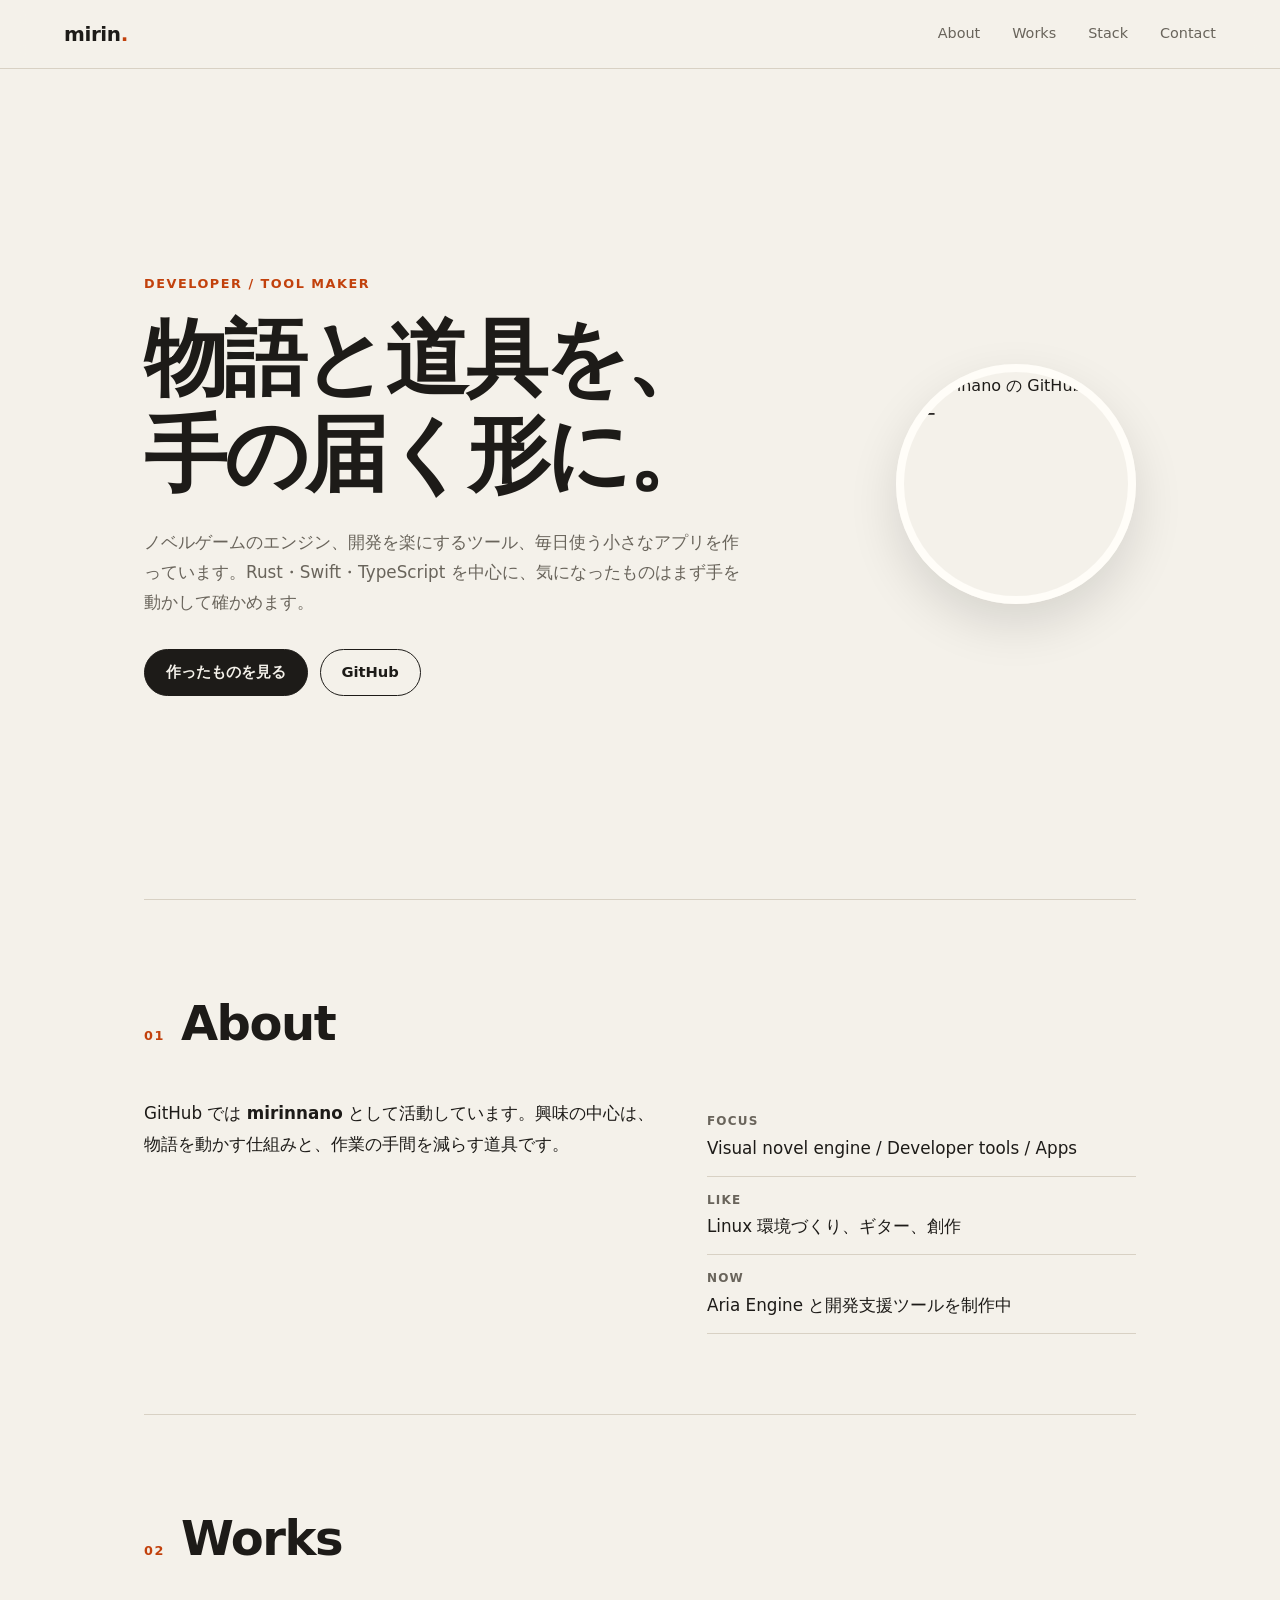
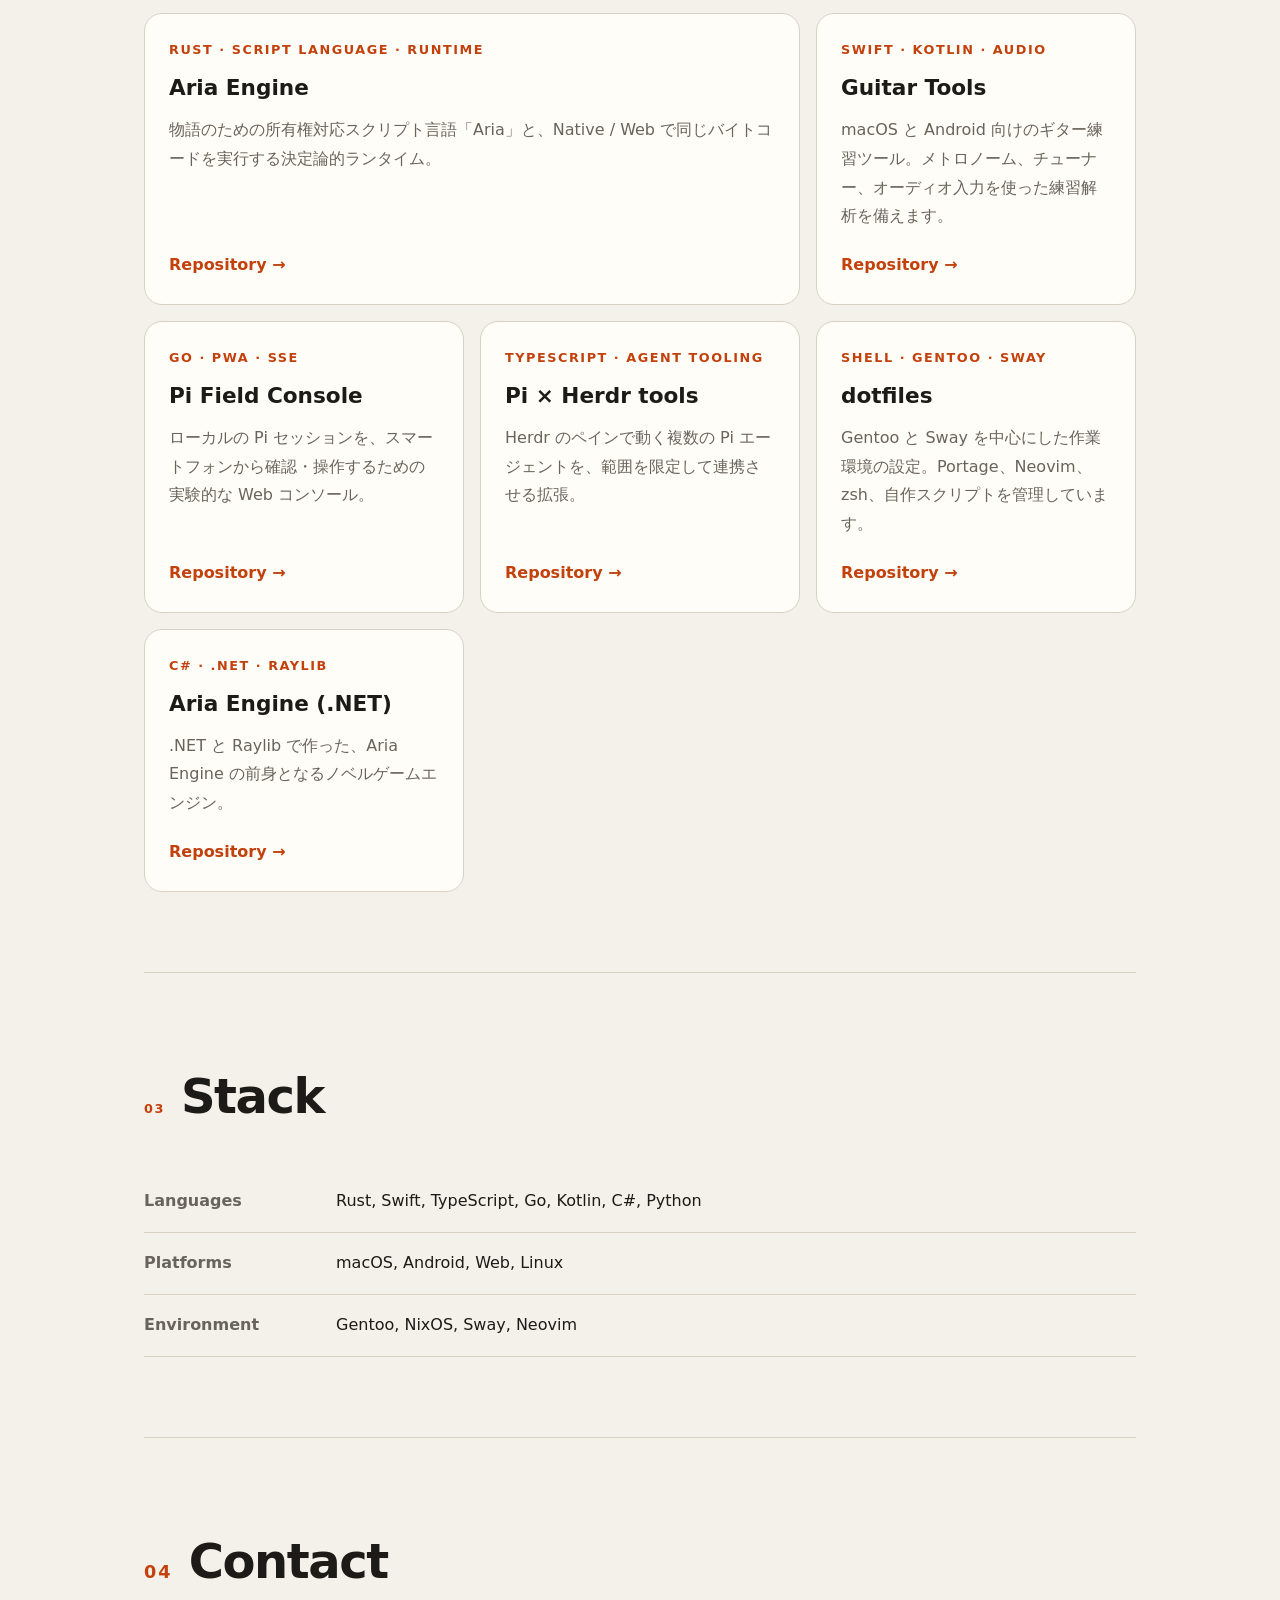
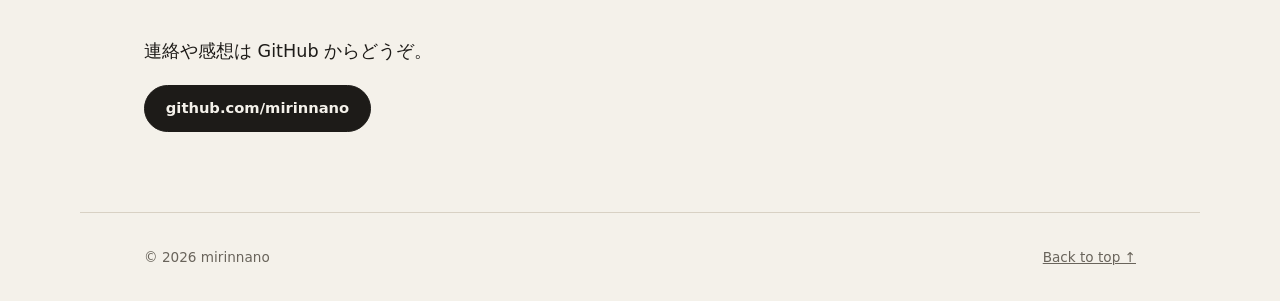
==== index.html @ af00acf7 "Add portfolio site" ====
<!doctype html>
<html lang="ja">
<head>
  <meta charset="utf-8">
  <meta name="viewport" content="width=device-width, initial-scale=1">
  <title>mirin — Portfolio</title>
  <meta name="description" content="mirinnano のポートフォリオ。物語エンジン、開発者向けツール、日常の小さなアプリを作っています。">
  <meta property="og:title" content="mirin — Portfolio">
  <meta property="og:description" content="物語エンジン、開発者向けツール、日常の小さなアプリを作っています。">
  <meta property="og:type" content="website">
  <meta property="og:url" content="https://mirinnano.github.io/">
  <meta property="og:image" content="https://avatars.githubusercontent.com/u/116880976?v=4">
  <meta name="theme-color" content="#f4f1ea">
  <link rel="icon" href="assets/favicon.svg" type="image/svg+xml">
  <link rel="stylesheet" href="assets/style.css">
</head>
<body>
  <a class="skip" href="#main">本文へ移動</a>
  <header class="site-header">
    <a class="brand" href="#top" aria-label="トップへ">mirin<span>.</span></a>
    <nav aria-label="メイン">
      <a href="#about">About</a>
      <a href="#works">Works</a>
      <a href="#stack">Stack</a>
      <a href="#contact">Contact</a>
    </nav>
  </header>

  <main id="main">
    <section class="hero" id="top">
      <div class="hero-text">
        <p class="eyebrow">Developer / Tool maker</p>
        <h1>物語と道具を、<br>手の届く形に。</h1>
        <p class="lead">ノベルゲームのエンジン、開発を楽にするツール、毎日使う小さなアプリを作っています。Rust・Swift・TypeScript を中心に、気になったものはまず手を動かして確かめます。</p>
        <div class="actions">
          <a class="button primary" href="#works">作ったものを見る</a>
          <a class="button" href="https://github.com/mirinnano">GitHub</a>
        </div>
      </div>
      <figure class="avatar">
        <img src="https://avatars.githubusercontent.com/u/116880976?v=4" alt="mirinnano の GitHub アバター" width="240" height="240">
      </figure>
    </section>

    <section id="about" class="section">
      <div class="section-head">
        <p class="num">01</p>
        <h2>About</h2>
      </div>
      <div class="about-grid">
        <p>GitHub では <strong>mirinnano</strong> として活動しています。興味の中心は、物語を動かす仕組みと、作業の手間を減らす道具です。</p>
        <ul class="facts">
          <li><span>Focus</span>Visual novel engine / Developer tools / Apps</li>
          <li><span>Like</span>Linux 環境づくり、ギター、創作</li>
          <li><span>Now</span>Aria Engine と開発支援ツールを制作中</li>
        </ul>
      </div>
    </section>

    <section id="works" class="section">
      <div class="section-head">
        <p class="num">02</p>
        <h2>Works</h2>
      </div>
      <div class="works">
        <article class="work featured">
          <p class="tag">Rust · Script language · Runtime</p>
          <h3>Aria Engine</h3>
          <p>物語のための所有権対応スクリプト言語「Aria」と、Native / Web で同じバイトコードを実行する決定論的ランタイム。</p>
          <a href="https://github.com/mirinnano/aria-engine-rust">Repository →</a>
        </article>
        <article class="work">
          <p class="tag">Swift · Kotlin · Audio</p>
          <h3>Guitar Tools</h3>
          <p>macOS と Android 向けのギター練習ツール。メトロノーム、チューナー、オーディオ入力を使った練習解析を備えます。</p>
          <a href="https://github.com/mirinnano/guitar">Repository →</a>
        </article>
        <article class="work">
          <p class="tag">Go · PWA · SSE</p>
          <h3>Pi Field Console</h3>
          <p>ローカルの Pi セッションを、スマートフォンから確認・操作するための実験的な Web コンソール。</p>
          <a href="https://github.com/mirinnano/pi-field-console">Repository →</a>
        </article>
        <article class="work">
          <p class="tag">TypeScript · Agent tooling</p>
          <h3>Pi × Herdr tools</h3>
          <p>Herdr のペインで動く複数の Pi エージェントを、範囲を限定して連携させる拡張。</p>
          <a href="https://github.com/mirinnano/pi-herdr-orchestrator">Repository →</a>
        </article>
        <article class="work">
          <p class="tag">Shell · Gentoo · Sway</p>
          <h3>dotfiles</h3>
          <p>Gentoo と Sway を中心にした作業環境の設定。Portage、Neovim、zsh、自作スクリプトを管理しています。</p>
          <a href="https://github.com/mirinnano/dotfiles">Repository →</a>
        </article>
        <article class="work">
          <p class="tag">C# · .NET · Raylib</p>
          <h3>Aria Engine (.NET)</h3>
          <p>.NET と Raylib で作った、Aria Engine の前身となるノベルゲームエンジン。</p>
          <a href="https://github.com/mirinnano/aria-engine">Repository →</a>
        </article>
      </div>
    </section>

    <section id="stack" class="section">
      <div class="section-head">
        <p class="num">03</p>
        <h2>Stack</h2>
      </div>
      <dl class="stack">
        <div><dt>Languages</dt><dd>Rust, Swift, TypeScript, Go, Kotlin, C#, Python</dd></div>
        <div><dt>Platforms</dt><dd>macOS, Android, Web, Linux</dd></div>
        <div><dt>Environment</dt><dd>Gentoo, NixOS, Sway, Neovim</dd></div>
      </dl>
    </section>

    <section id="contact" class="section contact">
      <div class="section-head">
        <p class="num">04</p>
        <h2>Contact</h2>
      </div>
      <p>連絡や感想は GitHub からどうぞ。</p>
      <a class="button primary" href="https://github.com/mirinnano">github.com/mirinnano</a>
    </section>
  </main>

  <footer class="site-footer">
    <p>© <span id="year">2026</span> mirinnano</p>
    <a href="#top">Back to top ↑</a>
  </footer>
  <script>document.getElementById("year").textContent = new Date().getFullYear();</script>
</body>
</html>
---- assets/style.css ----
:root {
  --bg: #f4f1ea;
  --paper: #fffdf8;
  --ink: #1d1b18;
  --muted: #69645b;
  --line: #d8d1c4;
  --accent: #c2410c;
  --radius: 18px;
  color-scheme: light dark;
}

@media (prefers-color-scheme: dark) {
  :root {
    --bg: #151412;
    --paper: #1e1c19;
    --ink: #f2eee6;
    --muted: #aaa397;
    --line: #39352f;
    --accent: #fb923c;
  }
}

* { box-sizing: border-box; }
html { scroll-behavior: smooth; scroll-padding-top: 5rem; }
body {
  margin: 0;
  background: var(--bg);
  color: var(--ink);
  font-family: "Hiragino Sans", "Noto Sans JP", system-ui, sans-serif;
  line-height: 1.8;
  -webkit-font-smoothing: antialiased;
}
a { color: inherit; }
img { max-width: 100%; display: block; }

.skip { position: absolute; left: -999px; }
.skip:focus { left: 1rem; top: 1rem; z-index: 10; background: var(--paper); padding: .5rem 1rem; }

.site-header {
  position: sticky; top: 0; z-index: 5;
  display: flex; justify-content: space-between; align-items: center;
  padding: 1rem clamp(1.25rem, 5vw, 4rem);
  background: color-mix(in srgb, var(--bg) 85%, transparent);
  backdrop-filter: blur(12px);
  border-bottom: 1px solid var(--line);
}
.brand { font-weight: 800; font-size: 1.25rem; text-decoration: none; letter-spacing: -.02em; }
.brand span { color: var(--accent); }
nav { display: flex; gap: clamp(.75rem, 3vw, 2rem); font-size: .9rem; }
nav a { text-decoration: none; color: var(--muted); }
nav a:hover { color: var(--ink); }

main { max-width: 1120px; margin: 0 auto; padding: 0 clamp(1.25rem, 5vw, 4rem); }

.hero {
  min-height: calc(100svh - 70px);
  display: grid; grid-template-columns: 1fr auto; gap: 3rem; align-items: center;
  padding: 4rem 0;
}
.eyebrow, .tag, .num { color: var(--accent); font-size: .8rem; font-weight: 700; letter-spacing: .12em; text-transform: uppercase; margin: 0; }
h1 { font-size: clamp(2.4rem, 7vw, 5.2rem); line-height: 1.15; letter-spacing: -.04em; margin: 1rem 0 1.5rem; }
.lead { max-width: 38rem; color: var(--muted); font-size: 1.05rem; }
.actions { display: flex; flex-wrap: wrap; gap: .75rem; margin-top: 2rem; }
.button {
  display: inline-flex; align-items: center; min-height: 2.9rem; padding: 0 1.3rem;
  border: 1px solid var(--ink); border-radius: 999px; text-decoration: none; font-weight: 700; font-size: .92rem;
  transition: transform .15s ease;
}
.button:hover { transform: translateY(-2px); }
.button.primary { background: var(--ink); color: var(--bg); }
.avatar { margin: 0; }
.avatar img { width: clamp(160px, 22vw, 240px); height: auto; border-radius: 50%; border: 8px solid var(--paper); box-shadow: 0 20px 50px rgb(0 0 0 / .12); }

.section { padding: 5rem 0; border-top: 1px solid var(--line); }
.section-head { display: flex; align-items: baseline; gap: 1rem; margin-bottom: 2rem; }
h2 { font-size: clamp(2rem, 4vw, 3rem); margin: 0; letter-spacing: -.03em; }
.about-grid { display: grid; grid-template-columns: 1.2fr 1fr; gap: 3rem; font-size: 1.05rem; }
.about-grid > p { margin: 0; }
.facts { list-style: none; margin: 0; padding: 0; }
.facts li { padding: .8rem 0; border-bottom: 1px solid var(--line); }
.facts span { display: block; color: var(--muted); font-size: .75rem; font-weight: 700; letter-spacing: .1em; text-transform: uppercase; }

.works { display: grid; grid-template-columns: repeat(3, 1fr); gap: 1rem; }
.work {
  display: flex; flex-direction: column; padding: 1.5rem; background: var(--paper);
  border: 1px solid var(--line); border-radius: var(--radius); transition: border-color .15s, transform .15s;
}
.work:hover { border-color: var(--accent); transform: translateY(-3px); }
.work.featured { grid-column: span 2; }
.work h3 { font-size: 1.35rem; margin: .5rem 0; }
.work p:not(.tag) { color: var(--muted); margin: 0 0 1.25rem; }
.work a { margin-top: auto; font-weight: 700; text-decoration: none; color: var(--accent); }

.stack { margin: 0; }
.stack div { display: grid; grid-template-columns: 12rem 1fr; padding: 1rem 0; border-bottom: 1px solid var(--line); }
.stack dt { color: var(--muted); font-weight: 700; }
.stack dd { margin: 0; }
.contact p { font-size: 1.1rem; }

.site-footer {
  display: flex; justify-content: space-between; max-width: 1120px; margin: 0 auto;
  padding: 2rem clamp(1.25rem, 5vw, 4rem); color: var(--muted); font-size: .85rem; border-top: 1px solid var(--line);
}
.site-footer p { margin: 0; }

a:focus-visible { outline: 3px solid var(--accent); outline-offset: 3px; }

@media (max-width: 820px) {
  .hero { grid-template-columns: 1fr; padding-top: 3rem; min-height: auto; }
  .avatar { order: -1; }
  .about-grid, .works { grid-template-columns: 1fr; }
  .work.featured { grid-column: auto; }
  .stack div { grid-template-columns: 1fr; gap: .25rem; }
}
@media (max-width: 520px) {
  nav a:nth-child(3) { display: none; }
}
@media (prefers-reduced-motion: reduce) {
  html { scroll-behavior: auto; }
  * { transition: none !important; }
}
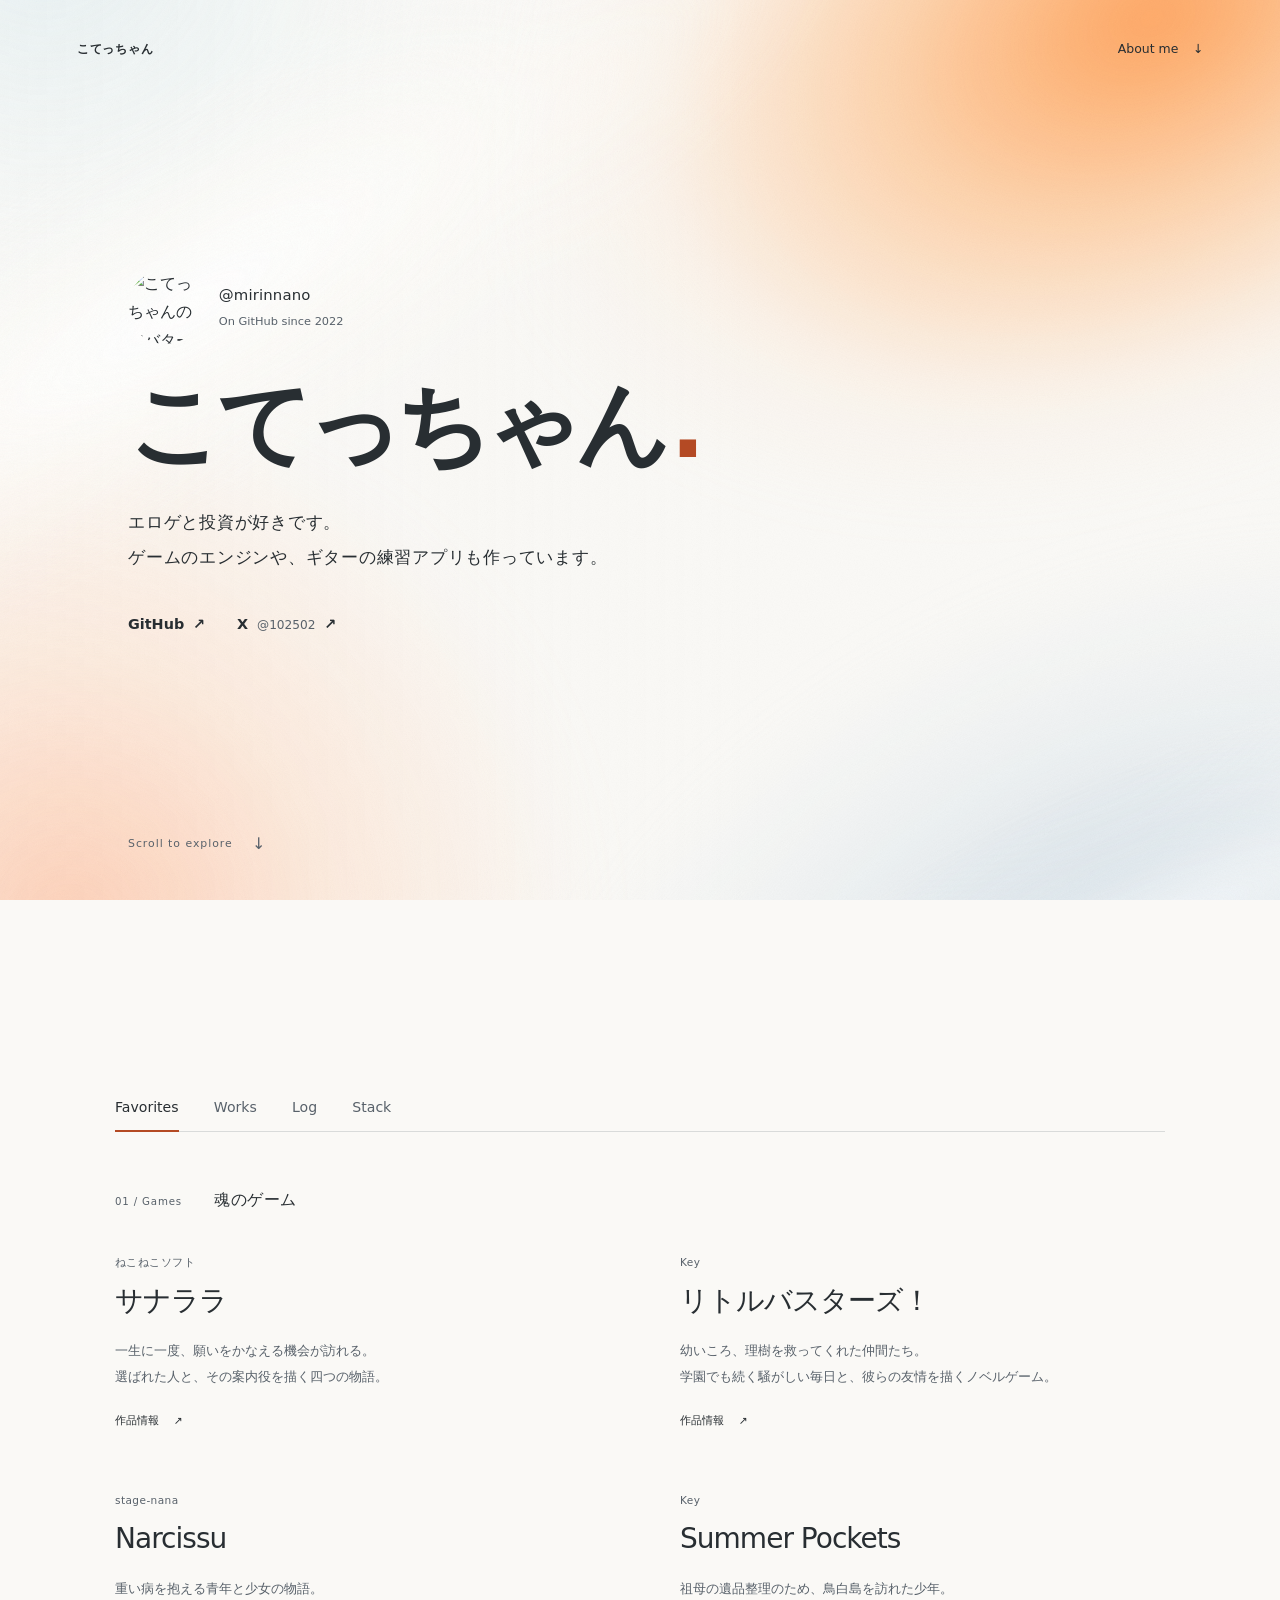
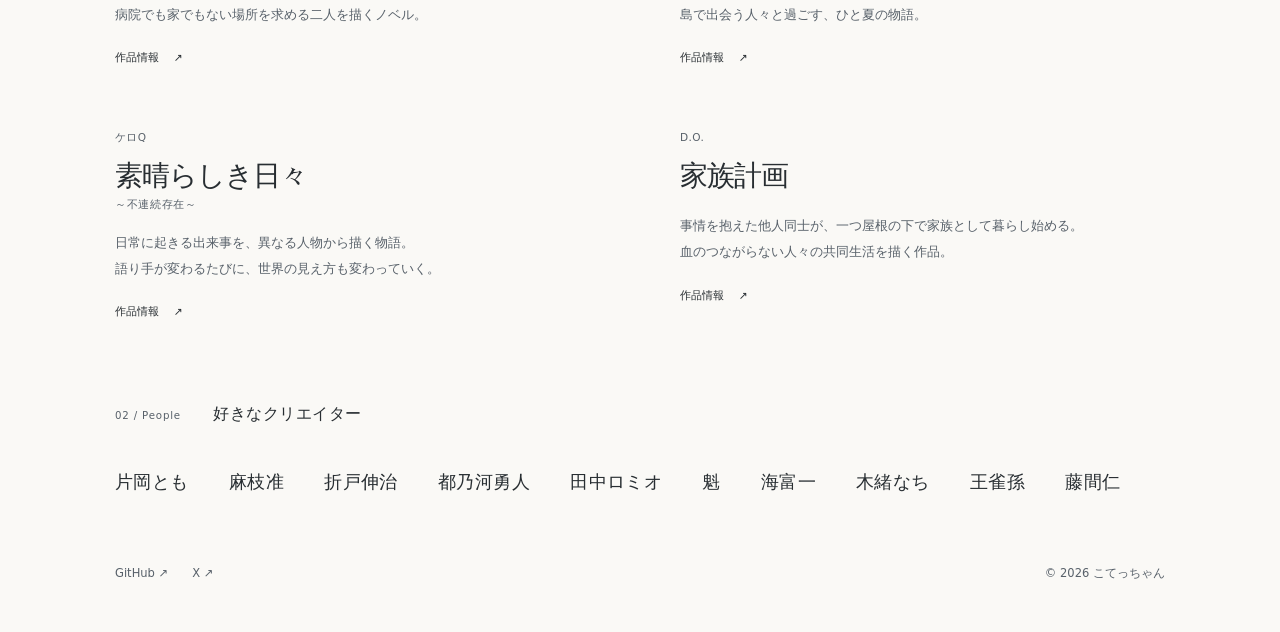
==== commit 6db42aee: "Redesign personal profile with flowing color background" ====
--- a/index.html
+++ b/index.html
@@ -3,131 +3,215 @@
 <head>
   <meta charset="utf-8">
   <meta name="viewport" content="width=device-width, initial-scale=1">
-  <title>mirin — Portfolio</title>
-  <meta name="description" content="mirinnano のポートフォリオ。物語エンジン、開発者向けツール、日常の小さなアプリを作っています。">
-  <meta property="og:title" content="mirin — Portfolio">
-  <meta property="og:description" content="物語エンジン、開発者向けツール、日常の小さなアプリを作っています。">
-  <meta property="og:type" content="website">
+  <title>こてっちゃん | Profile &amp; About me</title>
+  <meta name="description" content="こてっちゃんのプロフィール。エロゲと投資が好きです。魂のゲーム、好きなクリエイター、作ったもののこと。">
+  <meta property="og:title" content="こてっちゃん | Profile &amp; About me">
+  <meta property="og:description" content="エロゲと投資が好きです。魂のゲーム、好きなクリエイター、作ったもののこと。">
+  <meta property="og:type" content="profile">
   <meta property="og:url" content="https://mirinnano.github.io/">
   <meta property="og:image" content="https://avatars.githubusercontent.com/u/116880976?v=4">
-  <meta name="theme-color" content="#f4f1ea">
+  <meta name="twitter:card" content="summary">
+  <meta name="theme-color" content="#faf9f6">
   <link rel="icon" href="assets/favicon.svg" type="image/svg+xml">
-  <link rel="stylesheet" href="assets/style.css">
+  <link rel="stylesheet" href="assets/style.css?v=20261005-current">
 </head>
 <body>
-  <a class="skip" href="#main">本文へ移動</a>
-  <header class="site-header">
-    <a class="brand" href="#top" aria-label="トップへ">mirin<span>.</span></a>
-    <nav aria-label="メイン">
-      <a href="#about">About</a>
-      <a href="#works">Works</a>
-      <a href="#stack">Stack</a>
-      <a href="#contact">Contact</a>
-    </nav>
+  <div class="backdrop" aria-hidden="true">
+    <div class="light-field">
+      <span class="color-flow flow-orange"></span>
+      <span class="color-flow flow-peach"></span>
+      <span class="color-flow flow-slate"></span>
+      <span class="color-flow flow-sky"></span>
+      <span class="color-flow flow-light"></span>
+      <span class="color-flow flow-light-two"></span>
+    </div>
+  </div>
+  <a class="skip" href="#profile">本文へ移動</a>
+  <header class="masthead">
+    <a href="#profile" class="home-link" aria-label="プロフィールへ">こてっちゃん</a>
+    <a href="#sheet" class="index-link">About me <span aria-hidden="true">↓</span></a>
   </header>
 
   <main id="main">
-    <section class="hero" id="top">
-      <div class="hero-text">
-        <p class="eyebrow">Developer / Tool maker</p>
-        <h1>物語と道具を、<br>手の届く形に。</h1>
-        <p class="lead">ノベルゲームのエンジン、開発を楽にするツール、毎日使う小さなアプリを作っています。Rust・Swift・TypeScript を中心に、気になったものはまず手を動かして確かめます。</p>
-        <div class="actions">
-          <a class="button primary" href="#works">作ったものを見る</a>
-          <a class="button" href="https://github.com/mirinnano">GitHub</a>
-        </div>
+    <section class="hero" aria-label="プロフィール">
+      <div class="profile" id="profile">
+        <div class="identity">
+          <img class="avatar" src="https://avatars.githubusercontent.com/u/116880976?v=4" alt="こてっちゃんのアバター" width="80" height="80">
+          <div class="identity-text">
+            <p class="handle">@mirinnano</p>
+            <p class="since">On GitHub since 2022</p>
+          </div>
+        </div>
+        <h1 class="name">こてっちゃん<span aria-hidden="true">.</span></h1>
+        <p class="bio">エロゲと投資が好きです。<br>ゲームのエンジンや、ギターの練習アプリも作っています。</p>
+        <nav class="socials" aria-label="SNS">
+          <a href="https://github.com/mirinnano">GitHub <span aria-hidden="true">↗</span></a>
+          <a href="https://x.com/102502">X <span class="social-handle">@102502</span> <span aria-hidden="true">↗</span></a>
+        </nav>
       </div>
-      <figure class="avatar">
-        <img src="https://avatars.githubusercontent.com/u/116880976?v=4" alt="mirinnano の GitHub アバター" width="240" height="240">
-      </figure>
+      <a class="scroll-hint" href="#sheet"><span>Scroll to explore</span><span aria-hidden="true">↓</span></a>
     </section>
 
-    <section id="about" class="section">
-      <div class="section-head">
-        <p class="num">01</p>
-        <h2>About</h2>
-      </div>
-      <div class="about-grid">
-        <p>GitHub では <strong>mirinnano</strong> として活動しています。興味の中心は、物語を動かす仕組みと、作業の手間を減らす道具です。</p>
-        <ul class="facts">
-          <li><span>Focus</span>Visual novel engine / Developer tools / Apps</li>
-          <li><span>Like</span>Linux 環境づくり、ギター、創作</li>
-          <li><span>Now</span>Aria Engine と開発支援ツールを制作中</li>
-        </ul>
+    <section class="sheet" id="sheet" aria-label="About me">
+      <div class="sheet-inner">
+        <div class="about" id="about">
+          <h2>About me</h2>
+          <div>
+            <p>ゲームの物語も、音楽も好きです。<br>自分にとっての「魂のゲーム」と、その作り手たち。</p>
+          </div>
+        </div>
+        <div class="tabs" role="tablist" aria-label="表示切り替え">
+          <button type="button" role="tab" id="tab-favorites" aria-controls="panel-favorites" aria-selected="true">Favorites</button>
+          <button type="button" role="tab" id="tab-works" aria-controls="panel-works" aria-selected="false" tabindex="-1">Works</button>
+          <button type="button" role="tab" id="tab-log" aria-controls="panel-log" aria-selected="false" tabindex="-1">Log</button>
+          <button type="button" role="tab" id="tab-stack" aria-controls="panel-stack" aria-selected="false" tabindex="-1">Stack</button>
+          <span class="tab-ink" aria-hidden="true"></span>
+        </div>
+
+        <div class="panel" id="panel-favorites" role="tabpanel" aria-labelledby="tab-favorites" tabindex="0">
+          <div class="favorite-heading"><span>01 / Games</span><h2>魂のゲーム</h2></div>
+          <div class="games">
+            <article class="game">
+              <p class="game-brand">ねこねこソフト</p>
+              <h3>サナララ</h3>
+              <p>一生に一度、願いをかなえる機会が訪れる。
+選ばれた人と、その案内役を描く四つの物語。</p>
+              <a href="https://bangumi.tv/subject/6233">作品情報 <span aria-hidden="true">↗</span></a>
+            </article>
+            <article class="game">
+              <p class="game-brand">Key</p>
+              <h3>リトルバスターズ！</h3>
+              <p>幼いころ、理樹を救ってくれた仲間たち。
+学園でも続く騒がしい毎日と、彼らの友情を描くノベルゲーム。</p>
+              <a href="https://store.steampowered.com/app/635940/">作品情報 <span aria-hidden="true">↗</span></a>
+            </article>
+            <article class="game">
+              <p class="game-brand">stage-nana</p>
+              <h3>Narcissu</h3>
+              <p>重い病を抱える青年と少女の物語。
+病院でも家でもない場所を求める二人を描くノベル。</p>
+              <a href="https://store.steampowered.com/app/264380/">作品情報 <span aria-hidden="true">↗</span></a>
+            </article>
+            <article class="game">
+              <p class="game-brand">Key</p>
+              <h3>Summer Pockets</h3>
+              <p>祖母の遺品整理のため、鳥白島を訪れた少年。
+島で出会う人々と過ごす、ひと夏の物語。</p>
+              <a href="https://key.visualarts.gr.jp/summer_rb/story.html">作品情報 <span aria-hidden="true">↗</span></a>
+            </article>
+            <article class="game">
+              <p class="game-brand">ケロQ</p>
+              <h3>素晴らしき日々<span class="game-subtitle">～不連続存在～</span></h3>
+              <p>日常に起きる出来事を、異なる人物から描く物語。
+語り手が変わるたびに、世界の見え方も変わっていく。</p>
+              <a href="https://www.keroq.co.jp/suba/story.html">作品情報 <span aria-hidden="true">↗</span></a>
+            </article>
+            <article class="game">
+              <p class="game-brand">D.O.</p>
+              <h3>家族計画</h3>
+              <p>事情を抱えた他人同士が、一つ屋根の下で家族として暮らし始める。
+血のつながらない人々の共同生活を描く作品。</p>
+              <a href="https://www.gungho.jp/cgame/game/kazoku/index.html">作品情報 <span aria-hidden="true">↗</span></a>
+            </article>
+          </div>
+          <div class="favorite-heading people-heading"><span>02 / People</span><h2>好きなクリエイター</h2></div>
+          <ul class="people">
+            <li>片岡とも</li><li>麻枝准</li><li>折戸伸治</li><li>都乃河勇人</li><li>田中ロミオ</li>
+            <li>魁</li><li>海富一</li><li>木緒なち</li><li>王雀孫</li><li>藤間仁</li>
+          </ul>
+        </div>
+
+        <div class="panel" id="panel-works" role="tabpanel" aria-labelledby="tab-works" tabindex="0" hidden>
+          <a class="status" id="status" href="https://github.com/mirinnano/guitar">
+            <span class="status-label">Latest update</span>
+            <span id="status-text">Guitar Tools</span>
+            <time id="status-time" datetime="2026-10-04T15:00:44Z">2026.10.05</time>
+            <span class="status-arrow" aria-hidden="true">↗</span>
+          </a>
+          <ol class="works">
+            <li class="work" style="--tone:#c8553d">
+              <a href="https://github.com/mirinnano/aria-engine-rust">
+                <span class="work-no">01</span>
+                <span class="work-main">
+                  <span class="work-title">Aria Engine</span>
+                <span class="work-desc">物語を書くための言語 Aria と、そのランタイム。Web とネイティブで同じバイトコードを実行します。</span>
+                </span>
+                <span class="work-tags">Rust</span>
+                <span class="work-arrow" aria-hidden="true">↗</span>
+              </a>
+            </li>
+            <li class="work" style="--tone:#4f6d5a">
+              <a href="https://github.com/mirinnano/guitar">
+                <span class="work-no">02</span>
+                <span class="work-main">
+                  <span class="work-title">Guitar Tools</span>
+                <span class="work-desc">macOS と Android 向けのギター練習アプリ。メトロノーム、チューナー、コード表をまとめました。</span>
+                </span>
+                <span class="work-tags">Swift / Kotlin</span>
+                <span class="work-arrow" aria-hidden="true">↗</span>
+              </a>
+            </li>
+            <li class="work" style="--tone:#3d5a80">
+              <a href="https://github.com/mirinnano/pi-herdr-orchestrator">
+                <span class="work-no">03</span>
+                <span class="work-main">
+                  <span class="work-title">Pi Herdr Orchestrator</span>
+                <span class="work-desc">ターミナルの各ペインで動く AI エージェント Pi に、作業を割り振り、報告を受け取る拡張です。</span>
+                </span>
+                <span class="work-tags">TypeScript</span>
+                <span class="work-arrow" aria-hidden="true">↗</span>
+              </a>
+            </li>
+            <li class="work" style="--tone:#8a6a3b">
+              <a href="https://github.com/mirinnano/pi-field-console">
+                <span class="work-no">04</span>
+                <span class="work-main">
+                  <span class="work-title">Pi Field Console</span>
+                <span class="work-desc">手元の Pi セッションを、スマートフォンから確認する実験的な Web コンソールです。</span>
+                </span>
+                <span class="work-tags">Go</span>
+                <span class="work-arrow" aria-hidden="true">↗</span>
+              </a>
+            </li>
+            <li class="work" style="--tone:#5c5470">
+              <a href="https://github.com/mirinnano/dotfiles">
+                <span class="work-no">05</span>
+                <span class="work-main">
+                  <span class="work-title">dotfiles</span>
+                <span class="work-desc">Gentoo と Sway を中心にした作業環境の設定。Neovim、zsh、自作スクリプトも管理しています。</span>
+                </span>
+                <span class="work-tags">Shell</span>
+                <span class="work-arrow" aria-hidden="true">↗</span>
+              </a>
+            </li>
+          </ol>
+        </div>
+
+        <div class="panel" id="panel-log" role="tabpanel" aria-labelledby="tab-log" tabindex="0" hidden>
+          <ol class="timeline">
+            <li><time datetime="2026-10">2026.10</time><p>Guitar Tools の macOS 版に、U-FRET の譜面検索を追加しました。</p></li>
+            <li><time datetime="2026-09">2026.09</time><p>Guitar Tools を公開しました。Pi の連携拡張と、モバイル向けコンソールも作成しました。</p></li>
+            <li><time datetime="2026-07">2026.07</time><p>Aria Engine の Rust 版と、デモ作品 Umikaze を公開しました。Gentoo の設定も公開しました。</p></li>
+            <li><time datetime="2026-02">2026.02</time><p>NixOS と Hyprland の設定を、Flakes で自動更新する構成にしました。</p></li>
+            <li><time datetime="2026-01">2026.01</time><p>VOICEVOX の音声合成とタイムライン編集を組み合わせた動画制作ツールを作りました。</p></li>
+          </ol>
+        </div>
+
+        <div class="panel" id="panel-stack" role="tabpanel" aria-labelledby="tab-stack" tabindex="0" hidden>
+          <dl class="stack">
+            <div><dt>Languages</dt><dd>Rust, Swift, TypeScript, Go, Kotlin, C#, Python</dd></div>
+            <div><dt>Environment</dt><dd>Gentoo, NixOS, Sway, Hyprland, Neovim, Ghostty</dd></div>
+            <div><dt>Platforms</dt><dd>macOS, Android, Web, Linux</dd></div>
+          </dl>
+        </div>
+
+        <footer class="site-footer">
+          <nav aria-label="SNS リンク"><a href="https://github.com/mirinnano">GitHub ↗</a><a href="https://x.com/102502">X ↗</a></nav>
+          <p>© <span id="year">2026</span> こてっちゃん</p>
+        </footer>
       </div>
     </section>
-
-    <section id="works" class="section">
-      <div class="section-head">
-        <p class="num">02</p>
-        <h2>Works</h2>
-      </div>
-      <div class="works">
-        <article class="work featured">
-          <p class="tag">Rust · Script language · Runtime</p>
-          <h3>Aria Engine</h3>
-          <p>物語のための所有権対応スクリプト言語「Aria」と、Native / Web で同じバイトコードを実行する決定論的ランタイム。</p>
-          <a href="https://github.com/mirinnano/aria-engine-rust">Repository →</a>
-        </article>
-        <article class="work">
-          <p class="tag">Swift · Kotlin · Audio</p>
-          <h3>Guitar Tools</h3>
-          <p>macOS と Android 向けのギター練習ツール。メトロノーム、チューナー、オーディオ入力を使った練習解析を備えます。</p>
-          <a href="https://github.com/mirinnano/guitar">Repository →</a>
-        </article>
-        <article class="work">
-          <p class="tag">Go · PWA · SSE</p>
-          <h3>Pi Field Console</h3>
-          <p>ローカルの Pi セッションを、スマートフォンから確認・操作するための実験的な Web コンソール。</p>
-          <a href="https://github.com/mirinnano/pi-field-console">Repository →</a>
-        </article>
-        <article class="work">
-          <p class="tag">TypeScript · Agent tooling</p>
-          <h3>Pi × Herdr tools</h3>
-          <p>Herdr のペインで動く複数の Pi エージェントを、範囲を限定して連携させる拡張。</p>
-          <a href="https://github.com/mirinnano/pi-herdr-orchestrator">Repository →</a>
-        </article>
-        <article class="work">
-          <p class="tag">Shell · Gentoo · Sway</p>
-          <h3>dotfiles</h3>
-          <p>Gentoo と Sway を中心にした作業環境の設定。Portage、Neovim、zsh、自作スクリプトを管理しています。</p>
-          <a href="https://github.com/mirinnano/dotfiles">Repository →</a>
-        </article>
-        <article class="work">
-          <p class="tag">C# · .NET · Raylib</p>
-          <h3>Aria Engine (.NET)</h3>
-          <p>.NET と Raylib で作った、Aria Engine の前身となるノベルゲームエンジン。</p>
-          <a href="https://github.com/mirinnano/aria-engine">Repository →</a>
-        </article>
-      </div>
-    </section>
-
-    <section id="stack" class="section">
-      <div class="section-head">
-        <p class="num">03</p>
-        <h2>Stack</h2>
-      </div>
-      <dl class="stack">
-        <div><dt>Languages</dt><dd>Rust, Swift, TypeScript, Go, Kotlin, C#, Python</dd></div>
-        <div><dt>Platforms</dt><dd>macOS, Android, Web, Linux</dd></div>
-        <div><dt>Environment</dt><dd>Gentoo, NixOS, Sway, Neovim</dd></div>
-      </dl>
-    </section>
-
-    <section id="contact" class="section contact">
-      <div class="section-head">
-        <p class="num">04</p>
-        <h2>Contact</h2>
-      </div>
-      <p>連絡や感想は GitHub からどうぞ。</p>
-      <a class="button primary" href="https://github.com/mirinnano">github.com/mirinnano</a>
-    </section>
   </main>
-
-  <footer class="site-footer">
-    <p>© <span id="year">2026</span> mirinnano</p>
-    <a href="#top">Back to top ↑</a>
-  </footer>
-  <script>document.getElementById("year").textContent = new Date().getFullYear();</script>
+  <script src="assets/main.js?v=20261005-current" defer></script>
 </body>
 </html>
--- a/assets/style.css
+++ b/assets/style.css
@@ -1,27 +1,16 @@
 :root {
-  --bg: #f4f1ea;
-  --paper: #fffdf8;
-  --ink: #1d1b18;
-  --muted: #69645b;
-  --line: #d8d1c4;
-  --accent: #c2410c;
-  --radius: 18px;
-  color-scheme: light dark;
-}
-
-@media (prefers-color-scheme: dark) {
-  :root {
-    --bg: #151412;
-    --paper: #1e1c19;
-    --ink: #f2eee6;
-    --muted: #aaa397;
-    --line: #39352f;
-    --accent: #fb923c;
-  }
+  --bg: #faf9f6;
+  --ink: #282e32;
+  --muted: #58616a;
+  --line: rgb(50 65 78 / .16);
+  --accent: #b44a24;
+  --ease: cubic-bezier(.22, 1, .36, 1);
+  color-scheme: light;
 }
 
 * { box-sizing: border-box; }
-html { scroll-behavior: smooth; scroll-padding-top: 5rem; }
+[hidden] { display: none !important; }
+html { scroll-behavior: smooth; scroll-padding-top: 2rem; }
 body {
   margin: 0;
   background: var(--bg);
@@ -30,92 +19,227 @@
   line-height: 1.8;
   -webkit-font-smoothing: antialiased;
 }
-a { color: inherit; }
-img { max-width: 100%; display: block; }
-
-.skip { position: absolute; left: -999px; }
-.skip:focus { left: 1rem; top: 1rem; z-index: 10; background: var(--paper); padding: .5rem 1rem; }
-
-.site-header {
-  position: sticky; top: 0; z-index: 5;
-  display: flex; justify-content: space-between; align-items: center;
-  padding: 1rem clamp(1.25rem, 5vw, 4rem);
-  background: color-mix(in srgb, var(--bg) 85%, transparent);
-  backdrop-filter: blur(12px);
-  border-bottom: 1px solid var(--line);
-}
-.brand { font-weight: 800; font-size: 1.25rem; text-decoration: none; letter-spacing: -.02em; }
-.brand span { color: var(--accent); }
-nav { display: flex; gap: clamp(.75rem, 3vw, 2rem); font-size: .9rem; }
-nav a { text-decoration: none; color: var(--muted); }
-nav a:hover { color: var(--ink); }
-
-main { max-width: 1120px; margin: 0 auto; padding: 0 clamp(1.25rem, 5vw, 4rem); }
-
+a { color: inherit; text-decoration: none; }
+button { font-family: inherit; }
+::selection { background: #8c482f; color: #fff8ef; }
+a:focus-visible, button:focus-visible, [tabindex="0"]:focus-visible {
+  outline: 2px solid var(--accent);
+  outline-offset: 6px;
+}
+.skip { position: fixed; top: .75rem; left: .75rem; z-index: 10; padding: .5rem 1rem; background: #fff8f0; transform: translateY(-200%); }
+.skip:focus { transform: none; }
+
+/* 輪郭を持たない色の流れと、細かい粒子の質感 */
+.backdrop { position: fixed; inset: 0; z-index: -1; overflow: hidden; pointer-events: none; }
+.light-field { position: absolute; inset: -8%; transform: translate3d(var(--light-x, 0px), var(--light-y, 0px), 0); transition: transform 2s ease-out; }
+.color-flow { position: absolute; width: 85vmax; height: 85vmax; border-radius: 50%; filter: blur(30px); will-change: transform; }
+.flow-orange {
+  width: 108vmax; height: 70vmax; right: -36vmax; top: -28vmax; rotate: -24deg;
+  background: radial-gradient(ellipse, rgb(255 152 73 / .88) 0%, rgb(255 187 127 / .62) 28%, rgb(255 219 188 / .16) 54%, transparent 70%);
+  animation: orange-flow 14s ease-in-out infinite alternate;
+}
+.flow-peach {
+  left: -29vmax; bottom: -39vmax;
+  background: radial-gradient(ellipse, rgb(255 183 147 / .64), rgb(255 210 180 / .38) 34%, transparent 68%);
+  animation: peach-flow 18s ease-in-out infinite alternate;
+}
+.flow-slate {
+  width: 106vmax; height: 68vmax; right: -34vmax; bottom: -36vmax; rotate: -24deg;
+  background: radial-gradient(ellipse, rgb(134 167 193 / .56), rgb(208 222 233 / .34) 38%, transparent 68%);
+  animation: slate-flow 19s ease-in-out infinite alternate;
+}
+.flow-sky {
+  left: -31vmax; top: -43vmax;
+  background: radial-gradient(ellipse, rgb(190 223 235 / .32), rgb(229 243 247 / .18) 38%, transparent 67%);
+  animation: sky-flow 21s ease-in-out infinite alternate;
+}
+.flow-light {
+  width: 125vmax; height: 31vmax; left: -40vmax; top: 14vmax; rotate: -31deg;
+  background: radial-gradient(ellipse, rgb(255 255 255 / .88), rgb(255 253 249 / .48) 28%, rgb(255 252 248 / .12) 50%, transparent 68%);
+  filter: blur(7px);
+  animation: light-flow 12s ease-in-out infinite alternate;
+}
+.flow-light-two {
+  width: 112vmax; height: 25vmax; right: -39vmax; bottom: -9vmax; rotate: -24deg;
+  background: radial-gradient(ellipse, rgb(255 255 255 / .76), rgb(249 251 252 / .3) 32%, transparent 70%);
+  filter: blur(8px);
+  animation: light-flow-two 16s ease-in-out infinite alternate;
+}
+.backdrop::before {
+  content: ""; position: absolute; inset: 0;
+  background: linear-gradient(90deg, rgb(250 249 246 / .16), transparent 60%);
+}
+.backdrop::after {
+  content: ""; position: absolute; inset: 0;
+  background: url("grain.svg") repeat; background-size: 180px 180px;
+  opacity: .065; mix-blend-mode: multiply;
+}
+@keyframes orange-flow { to { transform: translate(-33%, 39%) rotate(18deg) scale(1.16); } }
+@keyframes peach-flow { to { transform: translate(34%, -29%) rotate(-13deg) scale(1.08); } }
+@keyframes slate-flow { to { transform: translate(-28%, -36%) rotate(-16deg) scale(1.12); } }
+@keyframes sky-flow { to { transform: translate(23%, 18%) scale(1.06); } }
+@keyframes light-flow { to { transform: translate(35%, 49%) rotate(22deg); } }
+@keyframes light-flow-two { to { transform: translate(-31%, -44%) rotate(-18deg); } }
+
+.masthead {
+  display: flex; align-items: center; justify-content: space-between;
+  padding: 2rem clamp(1.5rem, 6vw, 6rem);
+  position: absolute; top: 0; left: 0; width: 100%; z-index: 2;
+  font-size: .78rem;
+}
+.home-link { font-weight: 600; letter-spacing: .06em; }
+.index-link { display: inline-flex; align-items: center; gap: .9rem; padding: .4rem 0; }
+.index-link span { transition: transform .4s var(--ease); }
+.index-link:hover span { transform: translateY(4px); }
+
+/* 名前、自己紹介、リンクを背景の上に直接置く */
 .hero {
-  min-height: calc(100svh - 70px);
-  display: grid; grid-template-columns: 1fr auto; gap: 3rem; align-items: center;
-  padding: 4rem 0;
-}
-.eyebrow, .tag, .num { color: var(--accent); font-size: .8rem; font-weight: 700; letter-spacing: .12em; text-transform: uppercase; margin: 0; }
-h1 { font-size: clamp(2.4rem, 7vw, 5.2rem); line-height: 1.15; letter-spacing: -.04em; margin: 1rem 0 1.5rem; }
-.lead { max-width: 38rem; color: var(--muted); font-size: 1.05rem; }
-.actions { display: flex; flex-wrap: wrap; gap: .75rem; margin-top: 2rem; }
-.button {
-  display: inline-flex; align-items: center; min-height: 2.9rem; padding: 0 1.3rem;
-  border: 1px solid var(--ink); border-radius: 999px; text-decoration: none; font-weight: 700; font-size: .92rem;
-  transition: transform .15s ease;
-}
-.button:hover { transform: translateY(-2px); }
-.button.primary { background: var(--ink); color: var(--bg); }
-.avatar { margin: 0; }
-.avatar img { width: clamp(160px, 22vw, 240px); height: auto; border-radius: 50%; border: 8px solid var(--paper); box-shadow: 0 20px 50px rgb(0 0 0 / .12); }
-
-.section { padding: 5rem 0; border-top: 1px solid var(--line); }
-.section-head { display: flex; align-items: baseline; gap: 1rem; margin-bottom: 2rem; }
-h2 { font-size: clamp(2rem, 4vw, 3rem); margin: 0; letter-spacing: -.03em; }
-.about-grid { display: grid; grid-template-columns: 1.2fr 1fr; gap: 3rem; font-size: 1.05rem; }
-.about-grid > p { margin: 0; }
-.facts { list-style: none; margin: 0; padding: 0; }
-.facts li { padding: .8rem 0; border-bottom: 1px solid var(--line); }
-.facts span { display: block; color: var(--muted); font-size: .75rem; font-weight: 700; letter-spacing: .1em; text-transform: uppercase; }
-
-.works { display: grid; grid-template-columns: repeat(3, 1fr); gap: 1rem; }
-.work {
-  display: flex; flex-direction: column; padding: 1.5rem; background: var(--paper);
-  border: 1px solid var(--line); border-radius: var(--radius); transition: border-color .15s, transform .15s;
-}
-.work:hover { border-color: var(--accent); transform: translateY(-3px); }
-.work.featured { grid-column: span 2; }
-.work h3 { font-size: 1.35rem; margin: .5rem 0; }
-.work p:not(.tag) { color: var(--muted); margin: 0 0 1.25rem; }
-.work a { margin-top: auto; font-weight: 700; text-decoration: none; color: var(--accent); }
-
-.stack { margin: 0; }
-.stack div { display: grid; grid-template-columns: 12rem 1fr; padding: 1rem 0; border-bottom: 1px solid var(--line); }
-.stack dt { color: var(--muted); font-weight: 700; }
-.stack dd { margin: 0; }
-.contact p { font-size: 1.1rem; }
-
-.site-footer {
-  display: flex; justify-content: space-between; max-width: 1120px; margin: 0 auto;
-  padding: 2rem clamp(1.25rem, 5vw, 4rem); color: var(--muted); font-size: .85rem; border-top: 1px solid var(--line);
-}
+  min-height: max(780px, 100svh);
+  padding: 9rem clamp(1.5rem, 10vw, 10rem) 8rem;
+  display: flex; align-items: center;
+  position: relative;
+}
+.profile { max-width: 900px; width: 100%; }
+.identity { display: flex; align-items: center; gap: 1.05rem; }
+.avatar { width: 74px; height: 74px; object-fit: cover; border-radius: 50%; display: block; }
+.handle { margin: 0; font-size: .93rem; font-weight: 500; letter-spacing: .01em; }
+.since { margin: .1rem 0 0; font-size: .71rem; color: var(--muted); }
+.name {
+  margin: 1.8rem 0 1.6rem;
+  font-size: clamp(3.2rem, 7.25vw, 7.2rem);
+  line-height: 1.15; letter-spacing: -.06em; font-weight: 700;
+  font-family: "Hiragino Sans", "Noto Sans JP", system-ui, sans-serif;
+  white-space: nowrap;
+}
+.name > span { color: var(--accent); margin-left: .06em; }
+.bio { margin: 0; max-width: 38rem; font-size: clamp(.94rem, 1.32vw, 1.13rem); line-height: 2.1; letter-spacing: .045em; }
+.socials { display: flex; align-items: center; flex-wrap: wrap; gap: 2rem; margin-top: 1.8rem; }
+.socials a { display: inline-flex; align-items: baseline; gap: .55rem; padding: .5rem 0; font-size: .9rem; font-weight: 600; }
+.social-handle { font-size: .76rem; font-weight: 400; color: var(--muted); }
+.socials a > span:last-child { transition: transform .4s var(--ease); }
+.socials a:hover > span:last-child { transform: translate(3px, -3px); }
+.status {
+  display: inline-flex; align-items: baseline; flex-wrap: wrap; gap: .5rem .9rem;
+  margin-top: 2.25rem; font-size: .8rem; padding: .45rem 0;
+}
+.status-label { color: var(--muted); font-size: .7rem; letter-spacing: .05em; }
+#status-text { font-weight: 600; }
+.status time { color: var(--muted); font-size: .7rem; }
+.status-arrow { transition: transform .4s var(--ease); }
+.status:hover .status-arrow { transform: translate(3px, -3px); }
+.scroll-hint {
+  position: absolute; left: clamp(1.5rem, 10vw, 10rem); bottom: 2.6rem;
+  display: flex; gap: 1.2rem; align-items: center; font-size: .68rem; letter-spacing: .09em;
+  color: var(--muted);
+}
+.scroll-hint > span:last-child { display: inline-block; animation: scroll-hint 3s var(--ease) infinite; font-size: 1rem; }
+@keyframes scroll-hint { 50% { transform: translateY(6px); } }
+
+/* 自己紹介から制作物まで、同じ背景の上でつなぐ */
+.sheet { position: relative; padding: 3rem clamp(1.5rem, 8vw, 8rem) 2rem; }
+.sheet-inner { max-width: 1050px; margin: 0 auto; }
+.about { display: grid; grid-template-columns: 12rem 1fr; gap: 3rem; margin-bottom: 5rem; }
+.about h2 { margin: 0; font-size: .76rem; letter-spacing: .08em; font-weight: 500; color: var(--muted); }
+.about p { margin: 0 0 1.1rem; font-size: .96rem; line-height: 2.05; }
+.about p:last-child { color: var(--muted); margin: 0; font-size: .87rem; }
+.favorite-heading { display: flex; align-items: baseline; gap: 2rem; margin: 3.4rem 0 2.4rem; }
+.favorite-heading > span { color: var(--muted); font-size: .64rem; letter-spacing: .08em; }
+.favorite-heading h2 { font-size: 1rem; font-weight: 500; letter-spacing: .035em; margin: 0; }
+.games { display: grid; grid-template-columns: repeat(2, minmax(0, 1fr)); gap: 3.4rem 5rem; }
+.game-brand { color: var(--muted); font-size: .66rem; letter-spacing: .04em; margin: 0 0 .5rem; }
+.game h3 { margin: 0 0 1rem; font-size: clamp(1.35rem, 2.3vw, 1.75rem); letter-spacing: -.035em; line-height: 1.5; font-weight: 500; }
+.game-subtitle { display: block; font-size: .7rem; color: var(--muted); letter-spacing: .06em; font-weight: 400; }
+.game > p:not(.game-brand) { margin: 0; font-size: .84rem; line-height: 1.95; color: var(--muted); white-space: pre-line; }
+.game > a { display: inline-flex; gap: .9rem; margin-top: .85rem; padding: .4rem 0; font-size: .67rem; }
+.game > a span { transition: transform .4s var(--ease); }
+.game > a:hover span { transform: translate(3px, -3px); }
+.people-heading { margin-top: 4.5rem; }
+.people { padding: 0; margin: 0; list-style: none; display: flex; flex-wrap: wrap; gap: 1rem 2.5rem; }
+.people li { font-size: 1.1rem; font-weight: 500; letter-spacing: .025em; }
+.panel > .status { margin-top: 1.2rem; }
+.tabs { position: relative; display: flex; gap: 2.2rem; border-bottom: 1px solid var(--line); margin-bottom: .4rem; }
+.tabs button {
+  padding: .85rem 0 1rem; border: 0; background: none; cursor: pointer;
+  font-size: .88rem; font-weight: 500; color: var(--muted); transition: color .3s;
+  min-height: 44px;
+}
+.tabs button[aria-selected="true"], .tabs button:hover { color: var(--ink); }
+.tab-ink { position: absolute; bottom: -1px; left: 0; height: 2px; background: var(--accent); transition: transform .5s var(--ease), width .5s var(--ease); }
+.panel { animation: panel-in .6s var(--ease); }
+@keyframes panel-in { from { opacity: 0; transform: translateY(8px); } }
+.works { list-style: none; margin: 0; padding: 0; }
+.work { border-bottom: 1px solid var(--line); }
+.work a {
+  display: grid; grid-template-columns: 2.3rem minmax(0, 1fr) auto 1.5rem;
+  gap: 1.4rem; align-items: baseline; padding: 2rem 0;
+}
+.work-no { font-size: .69rem; color: var(--muted); font-variant-numeric: tabular-nums; }
+.work-main { display: flex; flex-direction: column; gap: .5rem; }
+.work-title { font-size: clamp(1.35rem, 2.4vw, 1.95rem); font-weight: 600; letter-spacing: -.03em; line-height: 1.35; transition: transform .5s var(--ease), color .5s; }
+.work-desc { color: var(--muted); font-size: .86rem; max-width: 37rem; line-height: 1.9; }
+.work-tags { font-size: .7rem; color: var(--muted); white-space: nowrap; }
+.work-arrow { font-size: 1.05rem; transition: transform .4s var(--ease); }
+.work a:hover .work-title { transform: translateX(7px); color: var(--accent); }
+.work a:hover .work-arrow { transform: translate(4px, -4px); }
+.timeline { list-style: none; margin: 0; padding: .5rem 0; }
+.timeline li { display: grid; grid-template-columns: 7rem 1fr; gap: 1rem; padding: 1.4rem 0; border-bottom: 1px solid var(--line); }
+.timeline time { color: var(--muted); font-size: .78rem; font-variant-numeric: tabular-nums; }
+.timeline p { margin: 0; font-size: .92rem; }
+.stack { margin: 0; padding: .5rem 0; }
+.stack div { display: grid; grid-template-columns: 9rem 1fr; gap: 1rem; padding: 1.4rem 0; border-bottom: 1px solid var(--line); }
+.stack dt { color: var(--muted); font-size: .83rem; }
+.stack dd { margin: 0; font-size: .93rem; }
+.site-footer { display: flex; justify-content: space-between; flex-wrap: wrap; gap: 1rem; padding: 4rem 0 1rem; color: var(--muted); font-size: .72rem; }
+.site-footer nav { display: flex; gap: 1.5rem; }
+.site-footer a:hover { color: var(--ink); }
 .site-footer p { margin: 0; }
 
-a:focus-visible { outline: 3px solid var(--accent); outline-offset: 3px; }
-
-@media (max-width: 820px) {
-  .hero { grid-template-columns: 1fr; padding-top: 3rem; min-height: auto; }
-  .avatar { order: -1; }
-  .about-grid, .works { grid-template-columns: 1fr; }
-  .work.featured { grid-column: auto; }
-  .stack div { grid-template-columns: 1fr; gap: .25rem; }
-}
-@media (max-width: 520px) {
-  nav a:nth-child(3) { display: none; }
+/* スクリプトが動かない場合も本文を表示する */
+.js .identity, .js .name, .js .bio, .js .socials, .js .status {
+  animation: arrival 1.15s var(--ease) both;
+}
+.js .name { animation-delay: .08s; }
+.js .bio { animation-delay: .18s; }
+.js .socials { animation-delay: .26s; }
+.js .status { animation-delay: .34s; }
+@keyframes arrival { from { opacity: 0; transform: translateY(22px); } }
+.js .about, .js .work { transition: opacity .8s var(--ease), transform .8s var(--ease); }
+.js .pending { opacity: 0; transform: translateY(20px); }
+
+.error-page .hero { min-height: 100svh; }
+.error-page .name { font-size: clamp(3rem, 8vw, 8rem); }
+
+@media (max-width: 760px) {
+  .hero { min-height: max(680px, 100svh); padding: 7rem 1.5rem 7rem; }
+  .masthead { padding: 1.5rem; }
+  .name { font-size: clamp(2.65rem, 10.6vw, 4.8rem); margin: 1.6rem 0 1.4rem; letter-spacing: -.07em; }
+  .avatar { width: 66px; height: 66px; }
+  .bio { font-size: .87rem; letter-spacing: .025em; }
+  .scroll-hint { left: 1.5rem; bottom: 2rem; }
+  .flow-orange { right: -63vmax; top: -10vmax; width: 116vmax; height: 88vmax; }
+  .flow-peach { left: -48vmax; bottom: -24vmax; }
+  .flow-slate { right: -62vmax; bottom: -23vmax; }
+  .flow-light { left: -54vmax; top: 22vmax; }
+  .flow-light-two { right: -67vmax; bottom: 5vmax; }
+  .sheet { padding: 3rem 1.5rem 1.5rem; }
+  .about { grid-template-columns: 1fr; gap: 1.5rem; margin-bottom: 3rem; }
+  .about p { font-size: .9rem; }
+  .about br { display: none; }
+  .favorite-heading { gap: 1.3rem; margin: 2.5rem 0 1.8rem; }
+  .games { grid-template-columns: 1fr; gap: 2.4rem; }
+  .people { gap: .9rem 1.7rem; }
+  .people li { font-size: .95rem; }
+  .people-heading { margin-top: 3rem; }
+  .work a { grid-template-columns: minmax(0, 1fr) auto; gap: .5rem .9rem; padding: 1.65rem 0; }
+  .work-no { display: none; }
+  .work-tags { grid-column: 1; grid-row: 2; }
+  .work-arrow { grid-column: 2; grid-row: 1; }
+  .work-title { font-size: 1.32rem; }
+  .work-desc { font-size: .82rem; }
+  .timeline li, .stack div { grid-template-columns: 1fr; gap: .4rem; }
 }
 @media (prefers-reduced-motion: reduce) {
   html { scroll-behavior: auto; }
-  * { transition: none !important; }
-}
+  *, *::before, *::after { animation: none !important; transition: none !important; }
+  .js .pending { opacity: 1; transform: none; }
+}
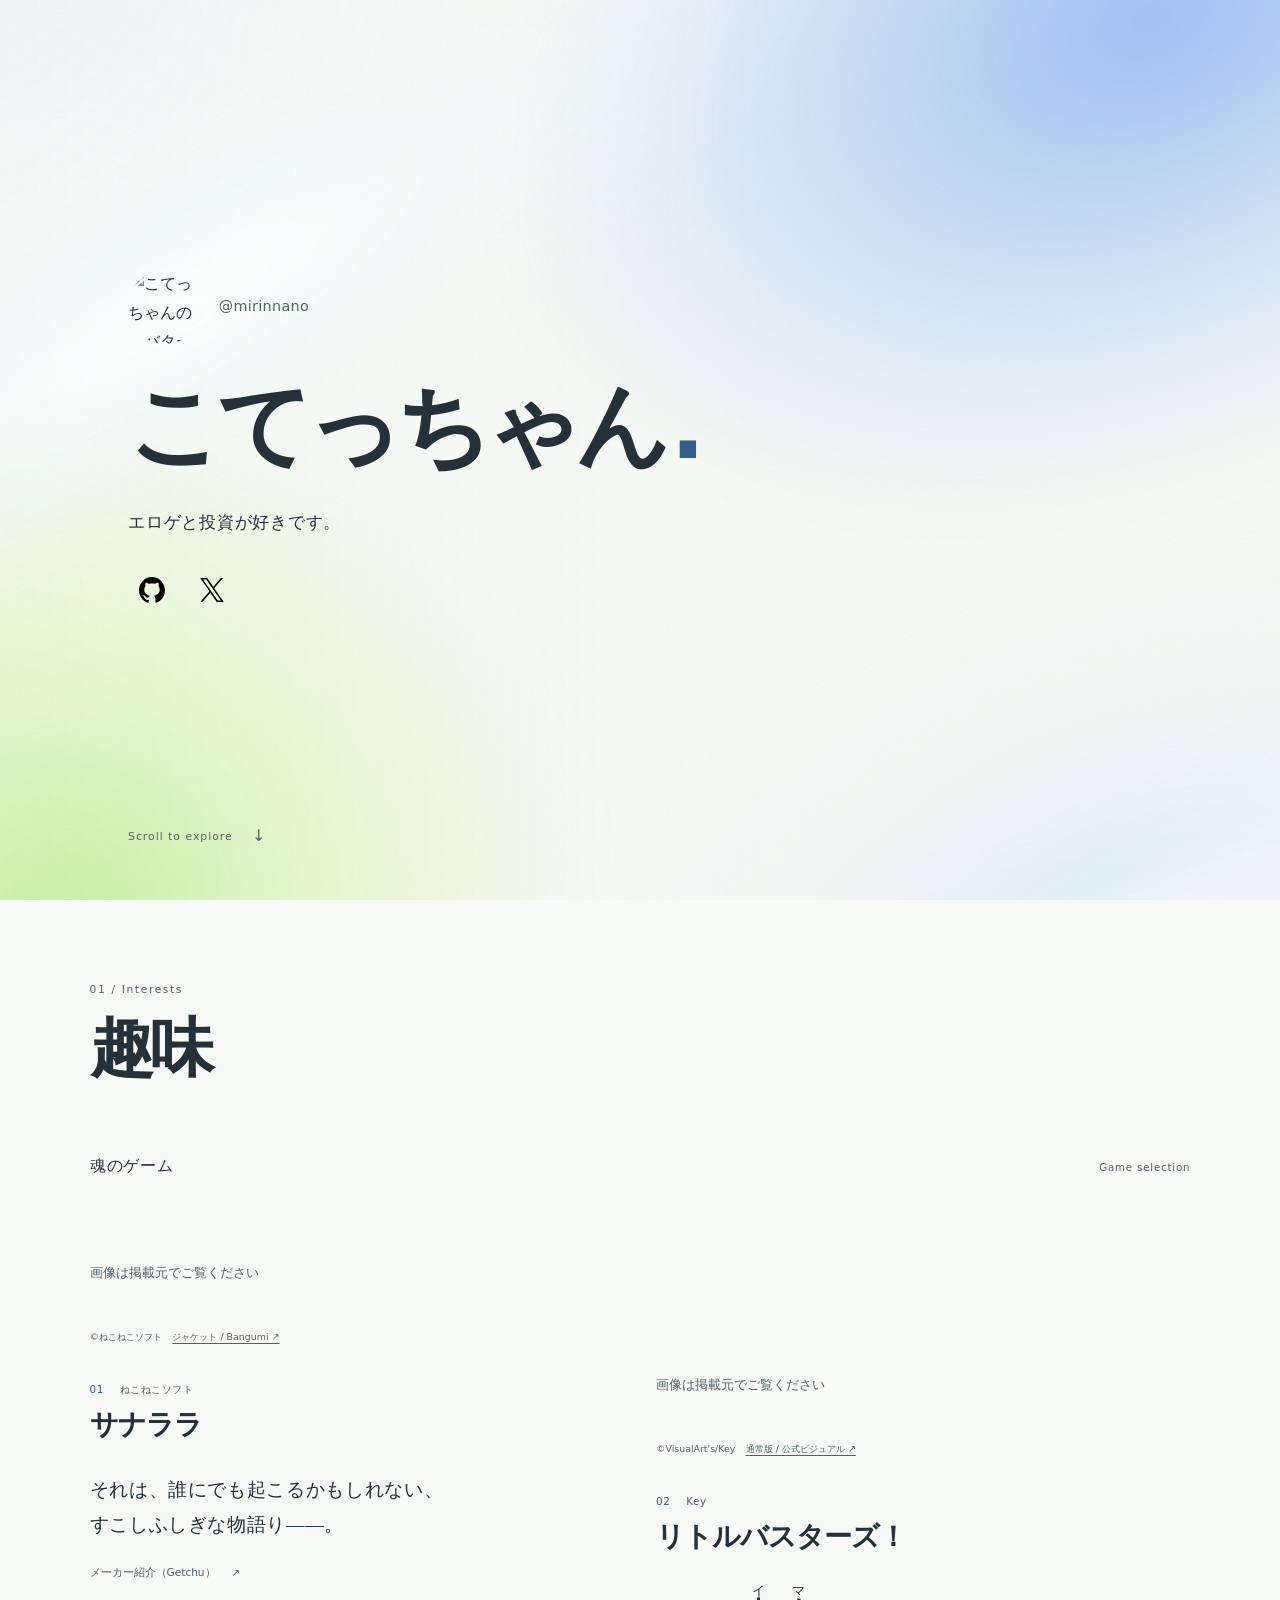
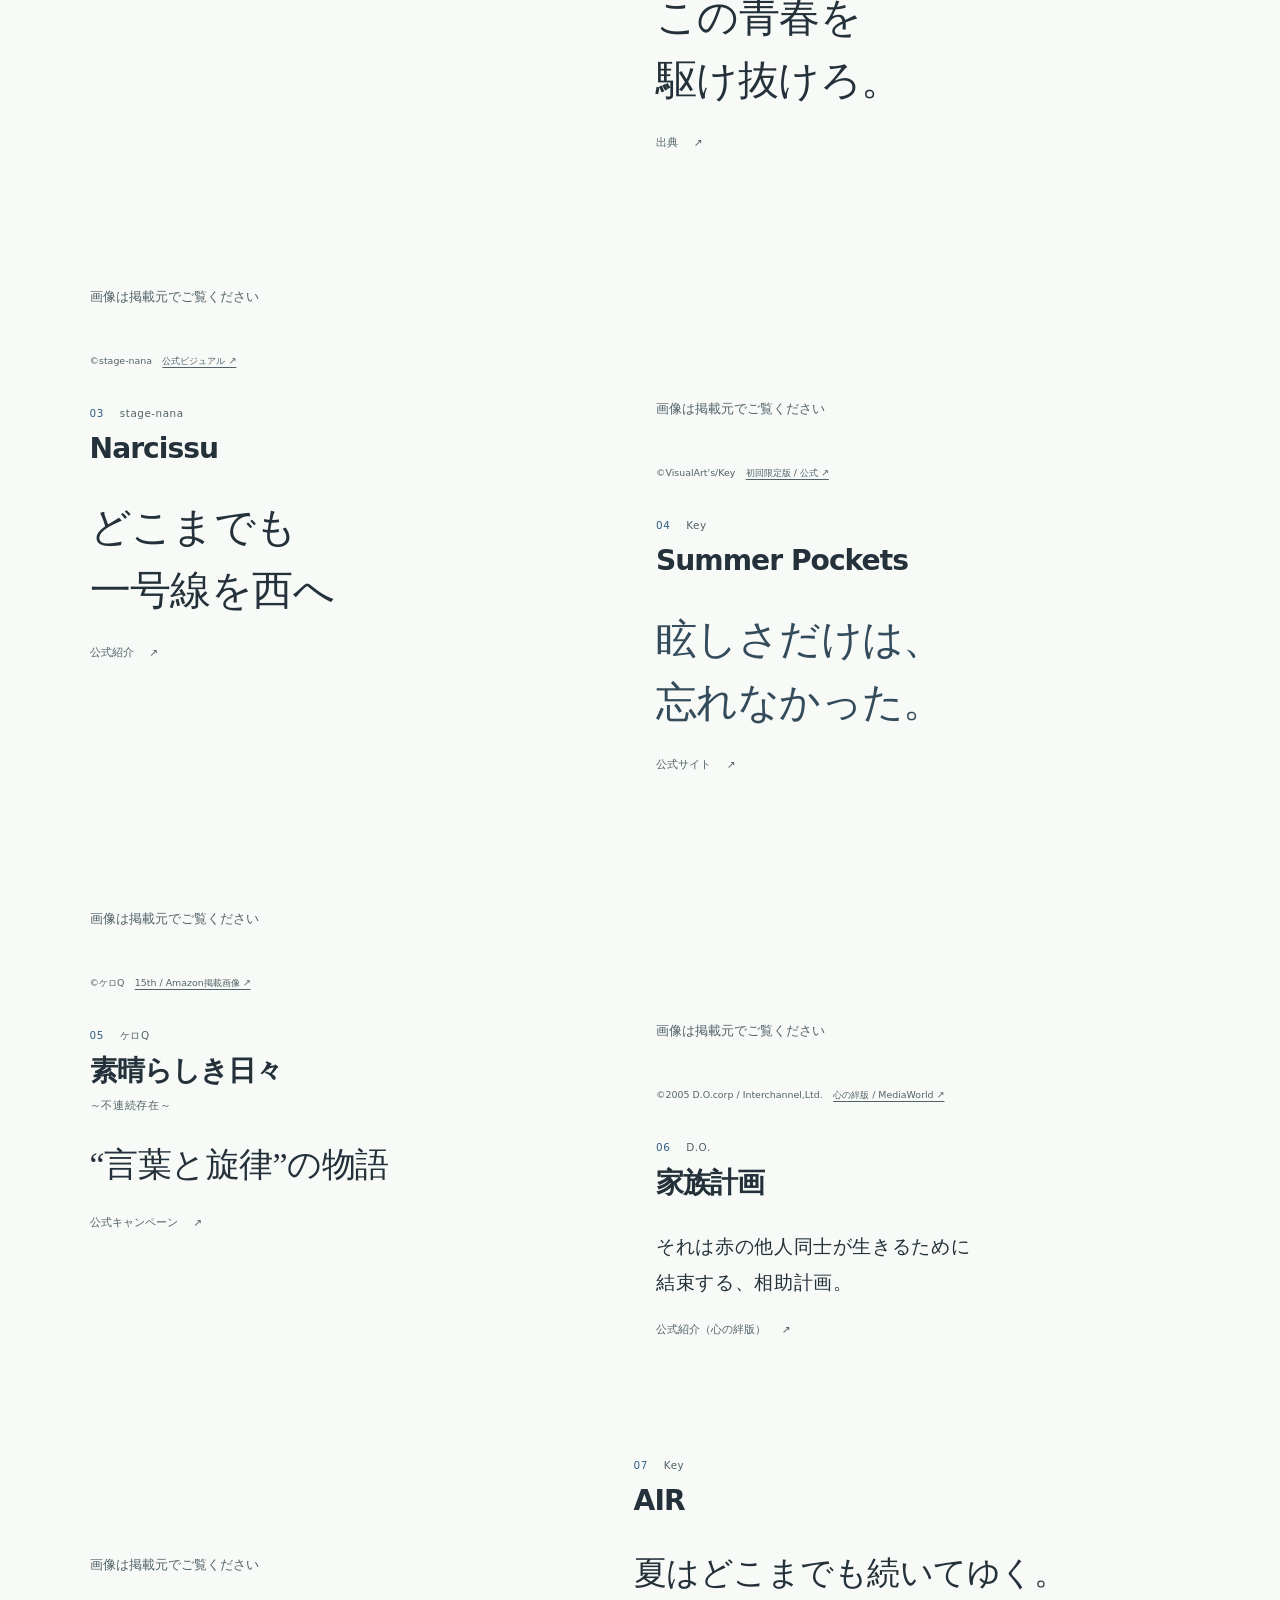
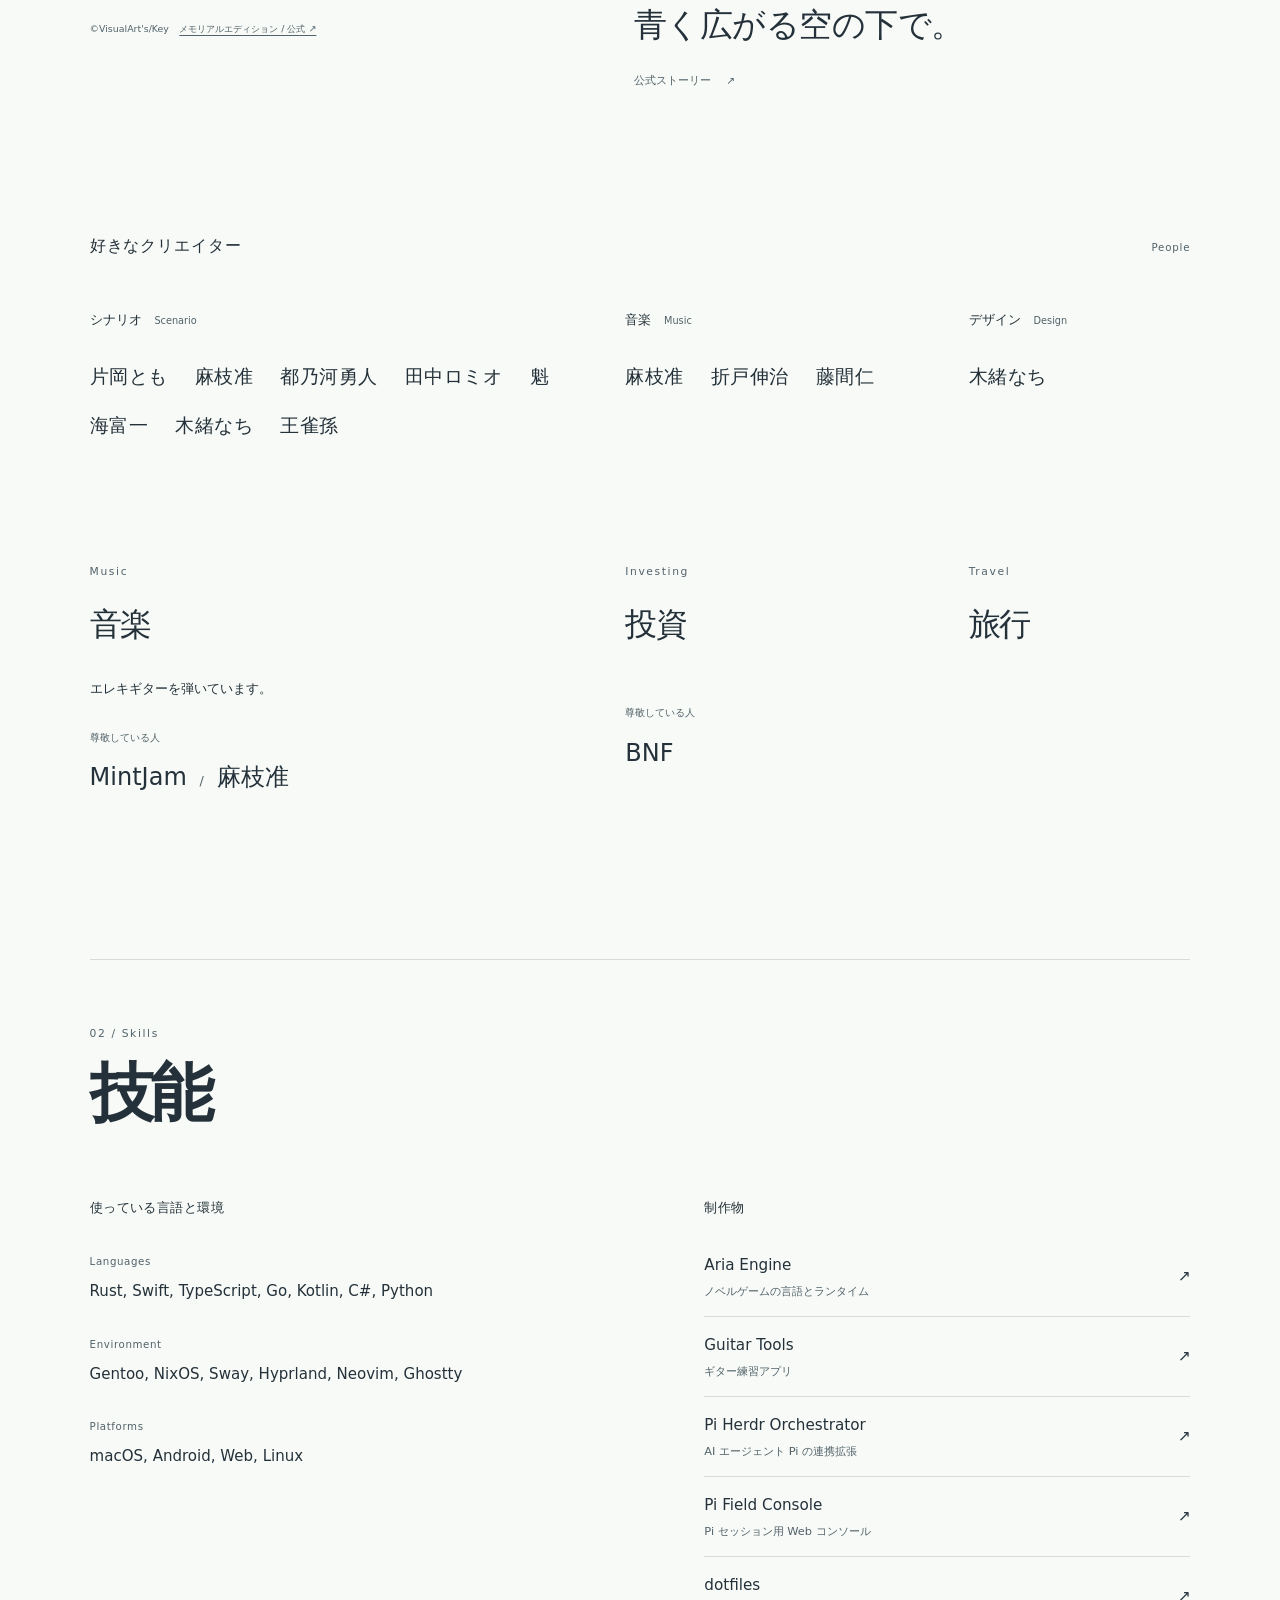
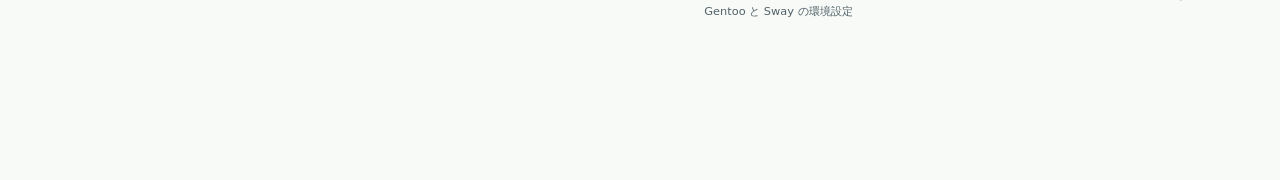
==== commit 3dd85110: "Refine personal collection and use Summer Pockets colors" ====
--- a/index.html
+++ b/index.html
@@ -4,214 +4,196 @@
   <meta charset="utf-8">
   <meta name="viewport" content="width=device-width, initial-scale=1">
   <title>こてっちゃん | Profile &amp; About me</title>
-  <meta name="description" content="こてっちゃんのプロフィール。エロゲと投資が好きです。魂のゲーム、好きなクリエイター、作ったもののこと。">
+  <meta name="description" content="こてっちゃんのプロフィール。エロゲと投資が好きです。魂のゲーム、好きなクリエイター、使っている言語と環境。">
   <meta property="og:title" content="こてっちゃん | Profile &amp; About me">
-  <meta property="og:description" content="エロゲと投資が好きです。魂のゲーム、好きなクリエイター、作ったもののこと。">
+  <meta property="og:description" content="エロゲと投資が好きです。魂のゲーム、好きなクリエイター、使っている言語と環境。">
   <meta property="og:type" content="profile">
   <meta property="og:url" content="https://mirinnano.github.io/">
   <meta property="og:image" content="https://avatars.githubusercontent.com/u/116880976?v=4">
   <meta name="twitter:card" content="summary">
-  <meta name="theme-color" content="#faf9f6">
+  <meta name="theme-color" content="#f7faf6">
   <link rel="icon" href="assets/favicon.svg" type="image/svg+xml">
-  <link rel="stylesheet" href="assets/style.css?v=20261005-current">
+  <link rel="stylesheet" href="assets/style.css?v=20261005-collection">
 </head>
 <body>
   <div class="backdrop" aria-hidden="true">
     <div class="light-field">
-      <span class="color-flow flow-orange"></span>
-      <span class="color-flow flow-peach"></span>
-      <span class="color-flow flow-slate"></span>
-      <span class="color-flow flow-sky"></span>
+      <span class="color-flow flow-blue"></span>
+      <span class="color-flow flow-lime"></span>
+      <span class="color-flow flow-air"></span>
+      <span class="color-flow flow-mist"></span>
       <span class="color-flow flow-light"></span>
       <span class="color-flow flow-light-two"></span>
     </div>
   </div>
   <a class="skip" href="#profile">本文へ移動</a>
-  <header class="masthead">
-    <a href="#profile" class="home-link" aria-label="プロフィールへ">こてっちゃん</a>
-    <a href="#sheet" class="index-link">About me <span aria-hidden="true">↓</span></a>
-  </header>
-
-  <main id="main">
+  <main>
     <section class="hero" aria-label="プロフィール">
       <div class="profile" id="profile">
         <div class="identity">
           <img class="avatar" src="https://avatars.githubusercontent.com/u/116880976?v=4" alt="こてっちゃんのアバター" width="80" height="80">
-          <div class="identity-text">
-            <p class="handle">@mirinnano</p>
-            <p class="since">On GitHub since 2022</p>
-          </div>
+          <p class="handle">@mirinnano</p>
         </div>
         <h1 class="name">こてっちゃん<span aria-hidden="true">.</span></h1>
-        <p class="bio">エロゲと投資が好きです。<br>ゲームのエンジンや、ギターの練習アプリも作っています。</p>
-        <nav class="socials" aria-label="SNS">
-          <a href="https://github.com/mirinnano">GitHub <span aria-hidden="true">↗</span></a>
-          <a href="https://x.com/102502">X <span class="social-handle">@102502</span> <span aria-hidden="true">↗</span></a>
-        </nav>
+        <p class="bio">エロゲと投資が好きです。</p>
+        <div class="socials" aria-label="SNS">
+          <a class="social-link" href="https://github.com/mirinnano" aria-label="GitHub: mirinnano" title="GitHub / mirinnano"><img src="assets/icons/github.svg" width="26" height="26" alt="" aria-hidden="true"></a>
+          <a class="social-link" href="https://x.com/102502" aria-label="X: @102502" title="X / @102502"><img src="assets/icons/x.svg" width="24" height="24" alt="" aria-hidden="true"></a>
+        </div>
       </div>
       <a class="scroll-hint" href="#sheet"><span>Scroll to explore</span><span aria-hidden="true">↓</span></a>
     </section>
 
-    <section class="sheet" id="sheet" aria-label="About me">
-      <div class="sheet-inner">
-        <div class="about" id="about">
-          <h2>About me</h2>
-          <div>
-            <p>ゲームの物語も、音楽も好きです。<br>自分にとっての「魂のゲーム」と、その作り手たち。</p>
+    <div class="sheet" id="sheet">
+      <section class="interests" aria-labelledby="interests-title">
+        <div class="section-heading"><span class="eyebrow">01 / Interests</span><h2 id="interests-title">趣味</h2></div>
+        <div class="collection-heading"><h3>魂のゲーム</h3><span>Game selection</span></div>
+        <div class="games">
+          <article class="game game-sanarara">
+            <figure class="game-art portrait">
+              <a href="https://www.getchu.com/item/159741/" aria-label="サナララのメーカー紹介（Getchu）"><img src="https://lain.bgm.tv/pic/cover/l/19/68/6233_C6dzg.jpg" width="250" height="355" alt="サナララのゲームジャケット" loading="lazy" decoding="async"></a>
+              <figcaption>©ねこねこソフト <a href="https://bgm.tv/subject/6233">ジャケット / Bangumi ↗</a></figcaption>
+            </figure>
+            <div class="game-info">
+              <p class="game-brand"><span class="game-number">01</span>ねこねこソフト</p>
+              <h4>サナララ</h4>
+              <blockquote class="game-copy excerpt" cite="https://www.getchu.com/item/159741/">それは、誰にでも起こるかもしれない、<br class="desktop-break">すこしふしぎな物語り――。</blockquote>
+              <a class="source-link" href="https://www.getchu.com/item/159741/">メーカー紹介（Getchu） <span aria-hidden="true">↗</span></a>
+            </div>
+          </article>
+
+          <article class="game game-little">
+            <figure class="game-art landscape">
+              <a href="https://key.visualarts.gr.jp/product/little/site/index.htm" aria-label="リトルバスターズ！の公式サイト"><img src="https://key.visualarts.gr.jp/product/little/site/image/top04.jpg" width="750" height="450" alt="リトルバスターズ！通常版の公式メインビジュアル" loading="lazy" decoding="async"></a>
+              <figcaption>©VisualArt's/Key <a href="https://key.visualarts.gr.jp/product/little/site/index.htm">通常版 / 公式ビジュアル ↗</a></figcaption>
+            </figure>
+            <div class="game-info">
+              <p class="game-brand"><span class="game-number">02</span>Key</p>
+              <h4>リトルバスターズ！</h4>
+              <blockquote class="game-copy catchphrase" cite="https://www.super-groupies.com/feature/litbus_02_watch">この<ruby>青春<rp>（</rp><rt>イマ</rt><rp>）</rp></ruby>を<br>駆け抜けろ。</blockquote>
+              <a class="source-link" href="https://www.super-groupies.com/feature/litbus_02_watch">出典 <span aria-hidden="true">↗</span></a>
+            </div>
+          </article>
+
+          <article class="game game-narcissu">
+            <figure class="game-art landscape">
+              <a href="https://stage-nana.sakura.ne.jp/narcissu.htm" aria-label="Narcissu の公式サイト"><img src="https://stage-nana.sakura.ne.jp/nar/nar_top.jpg" width="780" height="407" alt="Narcissu の公式メインビジュアル" loading="lazy" decoding="async"></a>
+              <figcaption>©stage-nana <a href="https://stage-nana.sakura.ne.jp/narcissu.htm">公式ビジュアル ↗</a></figcaption>
+            </figure>
+            <div class="game-info">
+              <p class="game-brand"><span class="game-number">03</span>stage-nana</p>
+              <h4>Narcissu</h4>
+              <blockquote class="game-copy catchphrase" cite="https://stage-nana.sakura.ne.jp/game.htm">どこまでも<br>一号線を西へ</blockquote>
+              <a class="source-link" href="https://stage-nana.sakura.ne.jp/game.htm">公式紹介 <span aria-hidden="true">↗</span></a>
+            </div>
+          </article>
+
+          <article class="game game-summer">
+            <figure class="game-art landscape limited">
+              <a href="https://key.visualarts.gr.jp/summer/index.html" aria-label="Summer Pockets の公式サイト"><img src="https://key.visualarts.gr.jp/summer/common/image/spec_package.png" width="350" height="207" alt="Summer Pockets 初回限定版の公式ジャケットイラスト" loading="lazy" decoding="async"></a>
+              <figcaption>©VisualArt's/Key <a href="https://key.visualarts.gr.jp/summer/spec.html">初回限定版 / 公式 ↗</a></figcaption>
+            </figure>
+            <div class="game-info">
+              <p class="game-brand"><span class="game-number">04</span>Key</p>
+              <h4>Summer Pockets</h4>
+              <blockquote class="game-copy catchphrase" cite="https://key.visualarts.gr.jp/summer/index.html">眩しさだけは、<br>忘れなかった。</blockquote>
+              <a class="source-link" href="https://key.visualarts.gr.jp/summer/index.html">公式サイト <span aria-hidden="true">↗</span></a>
+            </div>
+          </article>
+
+          <article class="game game-suba">
+            <figure class="game-art">
+              <a href="https://www.keroq.co.jp/suba15th/index.html" aria-label="素晴らしき日々 15周年版の公式サイト"><img src="https://m.media-amazon.com/images/I/71dlfhyxUrL._AC_UF1000,1000_QL80_.jpg" width="1000" height="892" alt="素晴らしき日々 15周年版のゲームジャケット" loading="lazy" decoding="async"></a>
+              <figcaption>©ケロQ <a href="https://m.media-amazon.com/images/I/71dlfhyxUrL._AC_UF1000,1000_QL80_.jpg">15th / Amazon掲載画像 ↗</a></figcaption>
+            </figure>
+            <div class="game-info">
+              <p class="game-brand"><span class="game-number">05</span>ケロQ</p>
+              <h4>素晴らしき日々<span class="game-subtitle">～不連続存在～</span></h4>
+              <blockquote class="game-copy catchphrase" cite="https://www.keroq.co.jp/suba/campaign.html">“言葉と旋律”の物語</blockquote>
+              <a class="source-link" href="https://www.keroq.co.jp/suba/campaign.html">公式キャンペーン <span aria-hidden="true">↗</span></a>
+            </div>
+          </article>
+
+          <article class="game game-kazoku">
+            <figure class="game-art square">
+              <a href="https://mediaworld.co.jp/products/10401994001" aria-label="家族計画 心の絆のジャケット掲載ページ"><img src="https://mediaworld.co.jp/cdn/shop/products/cg10401994.jpg?v=1631288132&amp;width=640" width="640" height="640" alt="家族計画 心の絆のゲームジャケット" loading="lazy" decoding="async"></a>
+              <figcaption>©2005 D.O.corp / Interchannel,Ltd. <a href="https://mediaworld.co.jp/products/10401994001">心の絆版 / MediaWorld ↗</a></figcaption>
+            </figure>
+            <div class="game-info">
+              <p class="game-brand"><span class="game-number">06</span>D.O.</p>
+              <h4>家族計画</h4>
+              <blockquote class="game-copy excerpt" cite="https://www.gungho.jp/cgame/game/kazoku/index.html">それは赤の他人同士が生きるために<br class="desktop-break">結束する、相助計画。</blockquote>
+              <a class="source-link" href="https://www.gungho.jp/cgame/game/kazoku/index.html">公式紹介（心の絆版） <span aria-hidden="true">↗</span></a>
+            </div>
+          </article>
+          <article class="game game-air">
+            <figure class="game-art">
+              <a href="https://key.visualarts.gr.jp/product/air/" aria-label="AIR の公式サイト"><img src="https://key.visualarts.gr.jp/product/air/images/air_main.jpg" width="530" height="471" alt="AIR メモリアルエディションの公式パッケージビジュアル" loading="lazy" decoding="async"></a>
+              <figcaption>©VisualArt's/Key <a href="https://key.visualarts.gr.jp/product/air/">メモリアルエディション / 公式 ↗</a></figcaption>
+            </figure>
+            <div class="game-info">
+              <p class="game-brand"><span class="game-number">07</span>Key</p>
+              <h4>AIR</h4>
+              <blockquote class="game-copy catchphrase" cite="https://key.visualarts.gr.jp/product/air/story/">夏はどこまでも続いてゆく。<br>青く広がる空の下で。</blockquote>
+              <a class="source-link" href="https://key.visualarts.gr.jp/product/air/story/">公式ストーリー <span aria-hidden="true">↗</span></a>
+            </div>
+          </article>
+        </div>
+
+        <section class="creators" aria-labelledby="creators-title">
+          <div class="collection-heading"><h3 id="creators-title">好きなクリエイター</h3><span>People</span></div>
+          <div class="creator-groups">
+            <div class="creator-group"><h4>シナリオ<span>Scenario</span></h4><ul>
+              <li>片岡とも</li><li>麻枝准</li><li>都乃河勇人</li><li>田中ロミオ</li><li>魁</li><li>海富一</li><li>木緒なち</li><li>王雀孫</li>
+            </ul></div>
+            <div class="creator-group"><h4>音楽<span>Music</span></h4><ul><li>麻枝准</li><li>折戸伸治</li><li>藤間仁</li></ul></div>
+            <div class="creator-group"><h4>デザイン<span>Design</span></h4><ul><li>木緒なち</li></ul></div>
+          </div>
+        </section>
+        <div class="personal-interests">
+          <section class="interest-music" aria-labelledby="music-title">
+            <span class="eyebrow">Music</span>
+            <h3 id="music-title">音楽</h3>
+            <p>エレキギターを弾いています。</p>
+            <dl><dt>尊敬している人</dt><dd>MintJam<span class="interest-separator" aria-hidden="true">/</span>麻枝准</dd></dl>
+          </section>
+          <section class="interest-investing" aria-labelledby="investing-title">
+            <span class="eyebrow">Investing</span>
+            <h3 id="investing-title">投資</h3>
+            <dl><dt>尊敬している人</dt><dd>BNF</dd></dl>
+          </section>
+          <section class="interest-travel" aria-labelledby="travel-title">
+            <span class="eyebrow">Travel</span>
+            <h3 id="travel-title">旅行</h3>
+          </section>
+        </div>
+      </section>
+
+      <section class="skills" aria-labelledby="skills-title">
+        <div class="section-heading"><span class="eyebrow">02 / Skills</span><h2 id="skills-title">技能</h2></div>
+        <div class="skill-layout">
+          <div class="skill-content">
+            <h3 class="minor-heading">使っている言語と環境</h3>
+            <dl class="stack">
+              <div><dt>Languages</dt><dd>Rust, Swift, TypeScript, Go, Kotlin, C#, Python</dd></div>
+              <div><dt>Environment</dt><dd>Gentoo, NixOS, Sway, Hyprland, Neovim, Ghostty</dd></div>
+              <div><dt>Platforms</dt><dd>macOS, Android, Web, Linux</dd></div>
+            </dl>
+          </div>
+          <div class="skill-content projects">
+            <h3 class="minor-heading">制作物</h3>
+            <ul class="project-list">
+              <li><a href="https://github.com/mirinnano/aria-engine-rust"><span>Aria Engine<small>ノベルゲームの言語とランタイム</small></span><span aria-hidden="true">↗</span></a></li>
+              <li><a href="https://github.com/mirinnano/guitar"><span>Guitar Tools<small>ギター練習アプリ</small></span><span aria-hidden="true">↗</span></a></li>
+              <li><a href="https://github.com/mirinnano/pi-herdr-orchestrator"><span>Pi Herdr Orchestrator<small>AI エージェント Pi の連携拡張</small></span><span aria-hidden="true">↗</span></a></li>
+              <li><a href="https://github.com/mirinnano/pi-field-console"><span>Pi Field Console<small>Pi セッション用 Web コンソール</small></span><span aria-hidden="true">↗</span></a></li>
+              <li><a href="https://github.com/mirinnano/dotfiles"><span>dotfiles<small>Gentoo と Sway の環境設定</small></span><span aria-hidden="true">↗</span></a></li>
+            </ul>
           </div>
         </div>
-        <div class="tabs" role="tablist" aria-label="表示切り替え">
-          <button type="button" role="tab" id="tab-favorites" aria-controls="panel-favorites" aria-selected="true">Favorites</button>
-          <button type="button" role="tab" id="tab-works" aria-controls="panel-works" aria-selected="false" tabindex="-1">Works</button>
-          <button type="button" role="tab" id="tab-log" aria-controls="panel-log" aria-selected="false" tabindex="-1">Log</button>
-          <button type="button" role="tab" id="tab-stack" aria-controls="panel-stack" aria-selected="false" tabindex="-1">Stack</button>
-          <span class="tab-ink" aria-hidden="true"></span>
-        </div>
-
-        <div class="panel" id="panel-favorites" role="tabpanel" aria-labelledby="tab-favorites" tabindex="0">
-          <div class="favorite-heading"><span>01 / Games</span><h2>魂のゲーム</h2></div>
-          <div class="games">
-            <article class="game">
-              <p class="game-brand">ねこねこソフト</p>
-              <h3>サナララ</h3>
-              <p>一生に一度、願いをかなえる機会が訪れる。
-選ばれた人と、その案内役を描く四つの物語。</p>
-              <a href="https://bangumi.tv/subject/6233">作品情報 <span aria-hidden="true">↗</span></a>
-            </article>
-            <article class="game">
-              <p class="game-brand">Key</p>
-              <h3>リトルバスターズ！</h3>
-              <p>幼いころ、理樹を救ってくれた仲間たち。
-学園でも続く騒がしい毎日と、彼らの友情を描くノベルゲーム。</p>
-              <a href="https://store.steampowered.com/app/635940/">作品情報 <span aria-hidden="true">↗</span></a>
-            </article>
-            <article class="game">
-              <p class="game-brand">stage-nana</p>
-              <h3>Narcissu</h3>
-              <p>重い病を抱える青年と少女の物語。
-病院でも家でもない場所を求める二人を描くノベル。</p>
-              <a href="https://store.steampowered.com/app/264380/">作品情報 <span aria-hidden="true">↗</span></a>
-            </article>
-            <article class="game">
-              <p class="game-brand">Key</p>
-              <h3>Summer Pockets</h3>
-              <p>祖母の遺品整理のため、鳥白島を訪れた少年。
-島で出会う人々と過ごす、ひと夏の物語。</p>
-              <a href="https://key.visualarts.gr.jp/summer_rb/story.html">作品情報 <span aria-hidden="true">↗</span></a>
-            </article>
-            <article class="game">
-              <p class="game-brand">ケロQ</p>
-              <h3>素晴らしき日々<span class="game-subtitle">～不連続存在～</span></h3>
-              <p>日常に起きる出来事を、異なる人物から描く物語。
-語り手が変わるたびに、世界の見え方も変わっていく。</p>
-              <a href="https://www.keroq.co.jp/suba/story.html">作品情報 <span aria-hidden="true">↗</span></a>
-            </article>
-            <article class="game">
-              <p class="game-brand">D.O.</p>
-              <h3>家族計画</h3>
-              <p>事情を抱えた他人同士が、一つ屋根の下で家族として暮らし始める。
-血のつながらない人々の共同生活を描く作品。</p>
-              <a href="https://www.gungho.jp/cgame/game/kazoku/index.html">作品情報 <span aria-hidden="true">↗</span></a>
-            </article>
-          </div>
-          <div class="favorite-heading people-heading"><span>02 / People</span><h2>好きなクリエイター</h2></div>
-          <ul class="people">
-            <li>片岡とも</li><li>麻枝准</li><li>折戸伸治</li><li>都乃河勇人</li><li>田中ロミオ</li>
-            <li>魁</li><li>海富一</li><li>木緒なち</li><li>王雀孫</li><li>藤間仁</li>
-          </ul>
-        </div>
-
-        <div class="panel" id="panel-works" role="tabpanel" aria-labelledby="tab-works" tabindex="0" hidden>
-          <a class="status" id="status" href="https://github.com/mirinnano/guitar">
-            <span class="status-label">Latest update</span>
-            <span id="status-text">Guitar Tools</span>
-            <time id="status-time" datetime="2026-10-04T15:00:44Z">2026.10.05</time>
-            <span class="status-arrow" aria-hidden="true">↗</span>
-          </a>
-          <ol class="works">
-            <li class="work" style="--tone:#c8553d">
-              <a href="https://github.com/mirinnano/aria-engine-rust">
-                <span class="work-no">01</span>
-                <span class="work-main">
-                  <span class="work-title">Aria Engine</span>
-                <span class="work-desc">物語を書くための言語 Aria と、そのランタイム。Web とネイティブで同じバイトコードを実行します。</span>
-                </span>
-                <span class="work-tags">Rust</span>
-                <span class="work-arrow" aria-hidden="true">↗</span>
-              </a>
-            </li>
-            <li class="work" style="--tone:#4f6d5a">
-              <a href="https://github.com/mirinnano/guitar">
-                <span class="work-no">02</span>
-                <span class="work-main">
-                  <span class="work-title">Guitar Tools</span>
-                <span class="work-desc">macOS と Android 向けのギター練習アプリ。メトロノーム、チューナー、コード表をまとめました。</span>
-                </span>
-                <span class="work-tags">Swift / Kotlin</span>
-                <span class="work-arrow" aria-hidden="true">↗</span>
-              </a>
-            </li>
-            <li class="work" style="--tone:#3d5a80">
-              <a href="https://github.com/mirinnano/pi-herdr-orchestrator">
-                <span class="work-no">03</span>
-                <span class="work-main">
-                  <span class="work-title">Pi Herdr Orchestrator</span>
-                <span class="work-desc">ターミナルの各ペインで動く AI エージェント Pi に、作業を割り振り、報告を受け取る拡張です。</span>
-                </span>
-                <span class="work-tags">TypeScript</span>
-                <span class="work-arrow" aria-hidden="true">↗</span>
-              </a>
-            </li>
-            <li class="work" style="--tone:#8a6a3b">
-              <a href="https://github.com/mirinnano/pi-field-console">
-                <span class="work-no">04</span>
-                <span class="work-main">
-                  <span class="work-title">Pi Field Console</span>
-                <span class="work-desc">手元の Pi セッションを、スマートフォンから確認する実験的な Web コンソールです。</span>
-                </span>
-                <span class="work-tags">Go</span>
-                <span class="work-arrow" aria-hidden="true">↗</span>
-              </a>
-            </li>
-            <li class="work" style="--tone:#5c5470">
-              <a href="https://github.com/mirinnano/dotfiles">
-                <span class="work-no">05</span>
-                <span class="work-main">
-                  <span class="work-title">dotfiles</span>
-                <span class="work-desc">Gentoo と Sway を中心にした作業環境の設定。Neovim、zsh、自作スクリプトも管理しています。</span>
-                </span>
-                <span class="work-tags">Shell</span>
-                <span class="work-arrow" aria-hidden="true">↗</span>
-              </a>
-            </li>
-          </ol>
-        </div>
-
-        <div class="panel" id="panel-log" role="tabpanel" aria-labelledby="tab-log" tabindex="0" hidden>
-          <ol class="timeline">
-            <li><time datetime="2026-10">2026.10</time><p>Guitar Tools の macOS 版に、U-FRET の譜面検索を追加しました。</p></li>
-            <li><time datetime="2026-09">2026.09</time><p>Guitar Tools を公開しました。Pi の連携拡張と、モバイル向けコンソールも作成しました。</p></li>
-            <li><time datetime="2026-07">2026.07</time><p>Aria Engine の Rust 版と、デモ作品 Umikaze を公開しました。Gentoo の設定も公開しました。</p></li>
-            <li><time datetime="2026-02">2026.02</time><p>NixOS と Hyprland の設定を、Flakes で自動更新する構成にしました。</p></li>
-            <li><time datetime="2026-01">2026.01</time><p>VOICEVOX の音声合成とタイムライン編集を組み合わせた動画制作ツールを作りました。</p></li>
-          </ol>
-        </div>
-
-        <div class="panel" id="panel-stack" role="tabpanel" aria-labelledby="tab-stack" tabindex="0" hidden>
-          <dl class="stack">
-            <div><dt>Languages</dt><dd>Rust, Swift, TypeScript, Go, Kotlin, C#, Python</dd></div>
-            <div><dt>Environment</dt><dd>Gentoo, NixOS, Sway, Hyprland, Neovim, Ghostty</dd></div>
-            <div><dt>Platforms</dt><dd>macOS, Android, Web, Linux</dd></div>
-          </dl>
-        </div>
-
-        <footer class="site-footer">
-          <nav aria-label="SNS リンク"><a href="https://github.com/mirinnano">GitHub ↗</a><a href="https://x.com/102502">X ↗</a></nav>
-          <p>© <span id="year">2026</span> こてっちゃん</p>
-        </footer>
-      </div>
-    </section>
+      </section>
+    </div>
   </main>
-  <script src="assets/main.js?v=20261005-current" defer></script>
+  <script src="assets/main.js?v=20261005-collection" defer></script>
 </body>
 </html>
--- a/assets/style.css
+++ b/assets/style.css
@@ -1,9 +1,12 @@
 :root {
-  --bg: #faf9f6;
-  --ink: #282e32;
-  --muted: #58616a;
+  --bg: #f7faf6;
+  --jacket-sky: #3e7cf0;
+  --jacket-grass: #99e55a;
+  --jacket-cloud: #effcfd;
+  --ink: #24313a;
+  --muted: #52626a;
   --line: rgb(50 65 78 / .16);
-  --accent: #b44a24;
+  --accent: #315d86;
   --ease: cubic-bezier(.22, 1, .36, 1);
   color-scheme: light;
 }
@@ -21,225 +24,212 @@
 }
 a { color: inherit; text-decoration: none; }
 button { font-family: inherit; }
-::selection { background: #8c482f; color: #fff8ef; }
+::selection { background: #315d86; color: #f4fff0; }
 a:focus-visible, button:focus-visible, [tabindex="0"]:focus-visible {
   outline: 2px solid var(--accent);
   outline-offset: 6px;
 }
-.skip { position: fixed; top: .75rem; left: .75rem; z-index: 10; padding: .5rem 1rem; background: #fff8f0; transform: translateY(-200%); }
+.skip { position: fixed; top: .75rem; left: .75rem; z-index: 10; padding: .5rem 1rem; background: #effcfd; transform: translateY(-200%); }
 .skip:focus { transform: none; }
 
 /* 輪郭を持たない色の流れと、細かい粒子の質感 */
 .backdrop { position: fixed; inset: 0; z-index: -1; overflow: hidden; pointer-events: none; }
 .light-field { position: absolute; inset: -8%; transform: translate3d(var(--light-x, 0px), var(--light-y, 0px), 0); transition: transform 2s ease-out; }
 .color-flow { position: absolute; width: 85vmax; height: 85vmax; border-radius: 50%; filter: blur(30px); will-change: transform; }
-.flow-orange {
+.flow-blue {
   width: 108vmax; height: 70vmax; right: -36vmax; top: -28vmax; rotate: -24deg;
-  background: radial-gradient(ellipse, rgb(255 152 73 / .88) 0%, rgb(255 187 127 / .62) 28%, rgb(255 219 188 / .16) 54%, transparent 70%);
-  animation: orange-flow 14s ease-in-out infinite alternate;
-}
-.flow-peach {
+  background: radial-gradient(ellipse, rgb(62 124 240 / .48) 0%, rgb(87 152 245 / .32) 28%, rgb(108 170 246 / .12) 54%, transparent 70%);
+  animation: blue-flow 14s ease-in-out infinite alternate;
+}
+.flow-lime {
   left: -29vmax; bottom: -39vmax;
-  background: radial-gradient(ellipse, rgb(255 183 147 / .64), rgb(255 210 180 / .38) 34%, transparent 68%);
-  animation: peach-flow 18s ease-in-out infinite alternate;
-}
-.flow-slate {
+  background: radial-gradient(ellipse, rgb(153 229 90 / .52), rgb(188 246 109 / .28) 34%, transparent 68%);
+  animation: lime-flow 18s ease-in-out infinite alternate;
+}
+.flow-air {
   width: 106vmax; height: 68vmax; right: -34vmax; bottom: -36vmax; rotate: -24deg;
-  background: radial-gradient(ellipse, rgb(134 167 193 / .56), rgb(208 222 233 / .34) 38%, transparent 68%);
-  animation: slate-flow 19s ease-in-out infinite alternate;
-}
-.flow-sky {
+  background: radial-gradient(ellipse, rgb(108 170 246 / .36), rgb(231 242 250 / .32) 38%, transparent 68%);
+  animation: air-flow 19s ease-in-out infinite alternate;
+}
+.flow-mist {
   left: -31vmax; top: -43vmax;
-  background: radial-gradient(ellipse, rgb(190 223 235 / .32), rgb(229 243 247 / .18) 38%, transparent 67%);
-  animation: sky-flow 21s ease-in-out infinite alternate;
+  background: radial-gradient(ellipse, rgb(231 242 250 / .56), rgb(239 252 253 / .32) 38%, transparent 67%);
+  animation: mist-flow 21s ease-in-out infinite alternate;
 }
 .flow-light {
   width: 125vmax; height: 31vmax; left: -40vmax; top: 14vmax; rotate: -31deg;
-  background: radial-gradient(ellipse, rgb(255 255 255 / .88), rgb(255 253 249 / .48) 28%, rgb(255 252 248 / .12) 50%, transparent 68%);
+  background: radial-gradient(ellipse, rgb(255 255 255 / .88), rgb(239 252 253 / .55) 28%, rgb(239 252 253 / .12) 50%, transparent 68%);
   filter: blur(7px);
   animation: light-flow 12s ease-in-out infinite alternate;
 }
 .flow-light-two {
   width: 112vmax; height: 25vmax; right: -39vmax; bottom: -9vmax; rotate: -24deg;
-  background: radial-gradient(ellipse, rgb(255 255 255 / .76), rgb(249 251 252 / .3) 32%, transparent 70%);
+  background: radial-gradient(ellipse, rgb(255 255 255 / .76), rgb(239 252 253 / .3) 32%, transparent 70%);
   filter: blur(8px);
   animation: light-flow-two 16s ease-in-out infinite alternate;
 }
 .backdrop::before {
   content: ""; position: absolute; inset: 0;
-  background: linear-gradient(90deg, rgb(250 249 246 / .16), transparent 60%);
+  background: linear-gradient(90deg, rgb(247 250 246 / .2), transparent 60%);
 }
 .backdrop::after {
   content: ""; position: absolute; inset: 0;
   background: url("grain.svg") repeat; background-size: 180px 180px;
   opacity: .065; mix-blend-mode: multiply;
 }
-@keyframes orange-flow { to { transform: translate(-33%, 39%) rotate(18deg) scale(1.16); } }
-@keyframes peach-flow { to { transform: translate(34%, -29%) rotate(-13deg) scale(1.08); } }
-@keyframes slate-flow { to { transform: translate(-28%, -36%) rotate(-16deg) scale(1.12); } }
-@keyframes sky-flow { to { transform: translate(23%, 18%) scale(1.06); } }
+@keyframes blue-flow { to { transform: translate(-33%, 39%) rotate(18deg) scale(1.16); } }
+@keyframes lime-flow { to { transform: translate(34%, -29%) rotate(-13deg) scale(1.08); } }
+@keyframes air-flow { to { transform: translate(-28%, -36%) rotate(-16deg) scale(1.12); } }
+@keyframes mist-flow { to { transform: translate(23%, 18%) scale(1.06); } }
 @keyframes light-flow { to { transform: translate(35%, 49%) rotate(22deg); } }
 @keyframes light-flow-two { to { transform: translate(-31%, -44%) rotate(-18deg); } }
 
-.masthead {
-  display: flex; align-items: center; justify-content: space-between;
-  padding: 2rem clamp(1.5rem, 6vw, 6rem);
-  position: absolute; top: 0; left: 0; width: 100%; z-index: 2;
-  font-size: .78rem;
-}
-.home-link { font-weight: 600; letter-spacing: .06em; }
-.index-link { display: inline-flex; align-items: center; gap: .9rem; padding: .4rem 0; }
-.index-link span { transition: transform .4s var(--ease); }
-.index-link:hover span { transform: translateY(4px); }
-
-/* 名前、自己紹介、リンクを背景の上に直接置く */
+/* 名前とリンクを背景の上に直接置く。固定ナビゲーションは設けない。 */
 .hero {
-  min-height: max(780px, 100svh);
-  padding: 9rem clamp(1.5rem, 10vw, 10rem) 8rem;
-  display: flex; align-items: center;
-  position: relative;
-}
-.profile { max-width: 900px; width: 100%; }
+  min-height: max(720px, 100svh);
+  padding: 7rem clamp(1.5rem, 10vw, 10rem) 8rem;
+  display: flex; align-items: center; position: relative;
+}
+.profile { max-width: 960px; width: 100%; }
 .identity { display: flex; align-items: center; gap: 1.05rem; }
 .avatar { width: 74px; height: 74px; object-fit: cover; border-radius: 50%; display: block; }
-.handle { margin: 0; font-size: .93rem; font-weight: 500; letter-spacing: .01em; }
-.since { margin: .1rem 0 0; font-size: .71rem; color: var(--muted); }
-.name {
-  margin: 1.8rem 0 1.6rem;
-  font-size: clamp(3.2rem, 7.25vw, 7.2rem);
-  line-height: 1.15; letter-spacing: -.06em; font-weight: 700;
-  font-family: "Hiragino Sans", "Noto Sans JP", system-ui, sans-serif;
-  white-space: nowrap;
-}
+.handle { margin: 0; font-size: .9rem; letter-spacing: .02em; color: var(--muted); }
+.name { margin: 1.8rem 0 1.6rem; font-size: clamp(3.2rem, 7.25vw, 7.2rem); line-height: 1.15; letter-spacing: -.06em; font-weight: 700; white-space: nowrap; }
 .name > span { color: var(--accent); margin-left: .06em; }
-.bio { margin: 0; max-width: 38rem; font-size: clamp(.94rem, 1.32vw, 1.13rem); line-height: 2.1; letter-spacing: .045em; }
-.socials { display: flex; align-items: center; flex-wrap: wrap; gap: 2rem; margin-top: 1.8rem; }
-.socials a { display: inline-flex; align-items: baseline; gap: .55rem; padding: .5rem 0; font-size: .9rem; font-weight: 600; }
-.social-handle { font-size: .76rem; font-weight: 400; color: var(--muted); }
-.socials a > span:last-child { transition: transform .4s var(--ease); }
-.socials a:hover > span:last-child { transform: translate(3px, -3px); }
-.status {
-  display: inline-flex; align-items: baseline; flex-wrap: wrap; gap: .5rem .9rem;
-  margin-top: 2.25rem; font-size: .8rem; padding: .45rem 0;
-}
-.status-label { color: var(--muted); font-size: .7rem; letter-spacing: .05em; }
-#status-text { font-weight: 600; }
-.status time { color: var(--muted); font-size: .7rem; }
-.status-arrow { transition: transform .4s var(--ease); }
-.status:hover .status-arrow { transform: translate(3px, -3px); }
-.scroll-hint {
-  position: absolute; left: clamp(1.5rem, 10vw, 10rem); bottom: 2.6rem;
-  display: flex; gap: 1.2rem; align-items: center; font-size: .68rem; letter-spacing: .09em;
-  color: var(--muted);
-}
-.scroll-hint > span:last-child { display: inline-block; animation: scroll-hint 3s var(--ease) infinite; font-size: 1rem; }
+.bio { margin: 0; font-size: clamp(.94rem, 1.32vw, 1.13rem); line-height: 2.1; letter-spacing: .045em; }
+.socials { display: flex; align-items: center; gap: .75rem; margin-top: 1.6rem; }
+.socials a { display: inline-flex; align-items: center; gap: .6rem; min-height: 48px; font-size: .9rem; }
+.socials .social-link { width: 48px; justify-content: center; transition: transform .4s var(--ease); }
+.social-link img { display: block; object-fit: contain; }
+.social-link:hover { transform: translateY(-4px); }
+.scroll-hint { position: absolute; left: clamp(1.5rem, 10vw, 10rem); bottom: 2.6rem; display: flex; gap: 1.2rem; align-items: center; min-height: 44px; font-size: .68rem; letter-spacing: .09em; color: var(--muted); }
+.scroll-hint > span:last-child { animation: scroll-hint 3s var(--ease) infinite; font-size: 1rem; }
 @keyframes scroll-hint { 50% { transform: translateY(6px); } }
 
-/* 自己紹介から制作物まで、同じ背景の上でつなぐ */
-.sheet { position: relative; padding: 3rem clamp(1.5rem, 8vw, 8rem) 2rem; }
-.sheet-inner { max-width: 1050px; margin: 0 auto; }
-.about { display: grid; grid-template-columns: 12rem 1fr; gap: 3rem; margin-bottom: 5rem; }
-.about h2 { margin: 0; font-size: .76rem; letter-spacing: .08em; font-weight: 500; color: var(--muted); }
-.about p { margin: 0 0 1.1rem; font-size: .96rem; line-height: 2.05; }
-.about p:last-child { color: var(--muted); margin: 0; font-size: .87rem; }
-.favorite-heading { display: flex; align-items: baseline; gap: 2rem; margin: 3.4rem 0 2.4rem; }
-.favorite-heading > span { color: var(--muted); font-size: .64rem; letter-spacing: .08em; }
-.favorite-heading h2 { font-size: 1rem; font-weight: 500; letter-spacing: .035em; margin: 0; }
-.games { display: grid; grid-template-columns: repeat(2, minmax(0, 1fr)); gap: 3.4rem 5rem; }
-.game-brand { color: var(--muted); font-size: .66rem; letter-spacing: .04em; margin: 0 0 .5rem; }
-.game h3 { margin: 0 0 1rem; font-size: clamp(1.35rem, 2.3vw, 1.75rem); letter-spacing: -.035em; line-height: 1.5; font-weight: 500; }
-.game-subtitle { display: block; font-size: .7rem; color: var(--muted); letter-spacing: .06em; font-weight: 400; }
-.game > p:not(.game-brand) { margin: 0; font-size: .84rem; line-height: 1.95; color: var(--muted); white-space: pre-line; }
-.game > a { display: inline-flex; gap: .9rem; margin-top: .85rem; padding: .4rem 0; font-size: .67rem; }
-.game > a span { transition: transform .4s var(--ease); }
-.game > a:hover span { transform: translate(3px, -3px); }
-.people-heading { margin-top: 4.5rem; }
-.people { padding: 0; margin: 0; list-style: none; display: flex; flex-wrap: wrap; gap: 1rem 2.5rem; }
-.people li { font-size: 1.1rem; font-weight: 500; letter-spacing: .025em; }
-.panel > .status { margin-top: 1.2rem; }
-.tabs { position: relative; display: flex; gap: 2.2rem; border-bottom: 1px solid var(--line); margin-bottom: .4rem; }
-.tabs button {
-  padding: .85rem 0 1rem; border: 0; background: none; cursor: pointer;
-  font-size: .88rem; font-weight: 500; color: var(--muted); transition: color .3s;
-  min-height: 44px;
-}
-.tabs button[aria-selected="true"], .tabs button:hover { color: var(--ink); }
-.tab-ink { position: absolute; bottom: -1px; left: 0; height: 2px; background: var(--accent); transition: transform .5s var(--ease), width .5s var(--ease); }
-.panel { animation: panel-in .6s var(--ease); }
-@keyframes panel-in { from { opacity: 0; transform: translateY(8px); } }
-.works { list-style: none; margin: 0; padding: 0; }
-.work { border-bottom: 1px solid var(--line); }
-.work a {
-  display: grid; grid-template-columns: 2.3rem minmax(0, 1fr) auto 1.5rem;
-  gap: 1.4rem; align-items: baseline; padding: 2rem 0;
-}
-.work-no { font-size: .69rem; color: var(--muted); font-variant-numeric: tabular-nums; }
-.work-main { display: flex; flex-direction: column; gap: .5rem; }
-.work-title { font-size: clamp(1.35rem, 2.4vw, 1.95rem); font-weight: 600; letter-spacing: -.03em; line-height: 1.35; transition: transform .5s var(--ease), color .5s; }
-.work-desc { color: var(--muted); font-size: .86rem; max-width: 37rem; line-height: 1.9; }
-.work-tags { font-size: .7rem; color: var(--muted); white-space: nowrap; }
-.work-arrow { font-size: 1.05rem; transition: transform .4s var(--ease); }
-.work a:hover .work-title { transform: translateX(7px); color: var(--accent); }
-.work a:hover .work-arrow { transform: translate(4px, -4px); }
-.timeline { list-style: none; margin: 0; padding: .5rem 0; }
-.timeline li { display: grid; grid-template-columns: 7rem 1fr; gap: 1rem; padding: 1.4rem 0; border-bottom: 1px solid var(--line); }
-.timeline time { color: var(--muted); font-size: .78rem; font-variant-numeric: tabular-nums; }
-.timeline p { margin: 0; font-size: .92rem; }
-.stack { margin: 0; padding: .5rem 0; }
-.stack div { display: grid; grid-template-columns: 9rem 1fr; gap: 1rem; padding: 1.4rem 0; border-bottom: 1px solid var(--line); }
-.stack dt { color: var(--muted); font-size: .83rem; }
-.stack dd { margin: 0; font-size: .93rem; }
-.site-footer { display: flex; justify-content: space-between; flex-wrap: wrap; gap: 1rem; padding: 4rem 0 1rem; color: var(--muted); font-size: .72rem; }
-.site-footer nav { display: flex; gap: 1.5rem; }
-.site-footer a:hover { color: var(--ink); }
-.site-footer p { margin: 0; }
-
-/* スクリプトが動かない場合も本文を表示する */
-.js .identity, .js .name, .js .bio, .js .socials, .js .status {
-  animation: arrival 1.15s var(--ease) both;
-}
+/* 作品は余白を広く、技能は密度を上げて読み分ける。 */
+.sheet { width: min(100%, 1320px); margin: auto; padding: 5rem clamp(1.5rem, 7vw, 6rem) 9rem; }
+.section-heading { display: flex; flex-direction: column; gap: .7rem; margin: 0 0 4rem; }
+.eyebrow { color: var(--muted); font-size: .67rem; letter-spacing: .15em; }
+.section-heading h2 { margin: 0; font-size: clamp(2.4rem, 5vw, 4rem); letter-spacing: -.06em; line-height: 1.2; font-weight: 600; }
+.collection-heading { display: flex; align-items: baseline; justify-content: space-between; gap: 1.5rem; margin: 0 0 3rem; }
+.collection-heading h3 { margin: 0; font-size: 1.03rem; font-weight: 500; letter-spacing: .055em; }
+.collection-heading > span { font-size: .64rem; color: var(--muted); letter-spacing: .08em; }
+.games { display: grid; grid-template-columns: repeat(12, minmax(0, 1fr)); column-gap: 2rem; row-gap: 5.5rem; align-items: start; }
+.game { min-width: 0; grid-column: span 5; }
+.game:nth-child(even) { grid-column: 7 / -1; padding-top: 7rem; }
+.game:nth-child(odd) { grid-column: 1 / 6; }
+.game-art { margin: 0 0 2.15rem; }
+.game-art > a { display: block; width: fit-content; max-width: 100%; }
+.game-art img { display: block; width: 100%; height: auto; transition: transform .65s var(--ease); }
+.game-art > a:hover img { transform: translateY(-5px); }
+.game-art.portrait > a { width: min(100%, 280px); }
+.game-art.square > a { width: min(100%, 340px); }
+.game-art.limited > a { width: min(100%, 350px); }
+.game-art figcaption { display: flex; flex-wrap: wrap; gap: .15rem .65rem; margin-top: .75rem; font-size: .59rem; line-height: 1.9; color: var(--muted); }
+.game-art figcaption a { text-decoration: underline; text-underline-offset: 3px; }
+.game-brand { display: flex; align-items: center; gap: 1rem; margin: 0 0 .4rem; font-size: .65rem; color: var(--muted); letter-spacing: .05em; }
+.game-number { font-variant-numeric: tabular-nums; color: var(--accent); }
+.game h4 { margin: 0; font-size: clamp(1.4rem, 2.2vw, 1.85rem); font-weight: 600; line-height: 1.45; letter-spacing: -.035em; }
+.game-subtitle { display: block; font-size: .71rem; color: var(--muted); font-weight: 400; letter-spacing: .06em; margin-top: .35rem; }
+.game-copy { margin: 1.6rem 0 0; font-family: "Yu Mincho", "Hiragino Mincho ProN", serif; font-weight: 500; letter-spacing: .035em; line-height: 1.9; text-wrap: pretty; }
+.game-copy.excerpt { font-size: clamp(1rem, 1.45vw, 1.18rem); }
+.game-copy.catchphrase { font-size: clamp(1.55rem, 3.2vw, 2.6rem); line-height: 1.55; letter-spacing: -.015em; }
+.game-summer .catchphrase { color: #334b5b; }
+.game-suba .catchphrase { font-size: clamp(1.4rem, 2.65vw, 2.2rem); }
+ruby { ruby-position: over; }
+rt { font-family: "Hiragino Sans", system-ui, sans-serif; font-size: .32em; font-weight: 400; letter-spacing: .12em; }
+.game.game-air { grid-column: 1 / -1; display: grid; grid-template-columns: 5fr 6fr; gap: 5rem; align-items: center; margin-top: 1rem; }
+.game-air .game-art { margin: 0; }
+.game-air .catchphrase { font-size: clamp(1.4rem, 2.6vw, 2.2rem); }
+.source-link { display: inline-flex; align-items: center; gap: 1rem; min-height: 44px; margin-top: .5rem; font-size: .66rem; color: var(--muted); }
+.source-link span { transition: transform .4s var(--ease); }
+.source-link:hover { color: var(--ink); }
+.source-link:hover span { transform: translate(3px, -3px); }
+.game-art.image-unavailable::before { content: "画像は掲載元でご覧ください"; display: block; padding: 2rem 0; font-size: .8rem; color: var(--muted); }
+.image-unavailable img { display: none; }
+
+.creators { margin-top: 8rem; }
+.creator-groups { display: grid; grid-template-columns: 1.65fr 1fr .75fr; gap: 3rem; }
+.creator-group h4 { display: flex; align-items: baseline; gap: .8rem; margin: 0 0 1.8rem; font-size: .8rem; font-weight: 500; }
+.creator-group h4 span { color: var(--muted); font-size: .61rem; font-weight: 400; }
+.creator-group ul { display: flex; flex-wrap: wrap; gap: .9rem 1.7rem; padding: 0; margin: 0; list-style: none; }
+.creator-group li { font-size: clamp(.95rem, 1.6vw, 1.2rem); white-space: nowrap; font-weight: 500; letter-spacing: .025em; }
+.personal-interests { display: grid; grid-template-columns: 1.65fr 1fr .75fr; gap: 3rem; margin-top: 7rem; }
+.personal-interests h3 { margin: .7rem 0 1.5rem; font-size: clamp(1.5rem, 2.5vw, 2rem); font-weight: 500; letter-spacing: -.04em; }
+.personal-interests p { margin: 0 0 1.7rem; font-size: .84rem; }
+.personal-interests dl { margin: 0; }
+.personal-interests dt { color: var(--muted); font-size: .63rem; margin-bottom: .6rem; }
+.personal-interests dd { margin: 0; font-size: clamp(1.1rem, 2vw, 1.5rem); line-height: 1.8; }
+.interest-separator { color: var(--muted); font-size: .8rem; margin: 0 .8rem; }
+.interest-investing dl { margin-top: 3.2rem; }
+.skills { margin-top: 10rem; padding-top: 4rem; border-top: 1px solid var(--line); }
+.skill-layout { display: grid; grid-template-columns: 1.1fr 1fr; gap: 5rem; }
+.minor-heading { margin: 0 0 2rem; font-size: .83rem; font-weight: 500; letter-spacing: .035em; }
+.stack { margin: 0; }
+.stack > div { margin-bottom: 1.8rem; }
+.stack dt { font-size: .64rem; letter-spacing: .06em; color: var(--muted); margin-bottom: .35rem; }
+.stack dd { margin: 0; font-size: .94rem; line-height: 2; }
+.project-list { list-style: none; margin: 0; padding: 0; }
+.project-list li + li { border-top: 1px solid var(--line); }
+.project-list a { display: flex; justify-content: space-between; align-items: center; gap: 1rem; padding: .9rem 0; min-height: 44px; font-size: .95rem; }
+.project-list li:first-child a { padding-top: 0; }
+.project-list small { display: block; color: var(--muted); font-size: .71rem; margin-top: .15rem; }
+.project-list a > span:last-child { transition: transform .4s var(--ease); }
+.project-list a:hover > span:last-child { transform: translate(3px, -3px); }
+
+/* スクリプトが動かない場合も、すべての本文を表示する。 */
+.js .identity, .js .name, .js .bio, .js .socials { animation: arrival 1.15s var(--ease) both; }
 .js .name { animation-delay: .08s; }
 .js .bio { animation-delay: .18s; }
 .js .socials { animation-delay: .26s; }
-.js .status { animation-delay: .34s; }
 @keyframes arrival { from { opacity: 0; transform: translateY(22px); } }
-.js .about, .js .work { transition: opacity .8s var(--ease), transform .8s var(--ease); }
-.js .pending { opacity: 0; transform: translateY(20px); }
-
 .error-page .hero { min-height: 100svh; }
 .error-page .name { font-size: clamp(3rem, 8vw, 8rem); }
 
 @media (max-width: 760px) {
-  .hero { min-height: max(680px, 100svh); padding: 7rem 1.5rem 7rem; }
-  .masthead { padding: 1.5rem; }
+  .hero { min-height: max(640px, 100svh); padding: 6rem 1.5rem 7rem; }
   .name { font-size: clamp(2.65rem, 10.6vw, 4.8rem); margin: 1.6rem 0 1.4rem; letter-spacing: -.07em; }
   .avatar { width: 66px; height: 66px; }
-  .bio { font-size: .87rem; letter-spacing: .025em; }
+  .bio { font-size: .9rem; letter-spacing: .025em; }
   .scroll-hint { left: 1.5rem; bottom: 2rem; }
-  .flow-orange { right: -63vmax; top: -10vmax; width: 116vmax; height: 88vmax; }
-  .flow-peach { left: -48vmax; bottom: -24vmax; }
-  .flow-slate { right: -62vmax; bottom: -23vmax; }
+  .flow-blue { right: -63vmax; top: -10vmax; width: 116vmax; height: 88vmax; }
+  .flow-lime { left: -48vmax; bottom: -24vmax; }
+  .flow-air { right: -62vmax; bottom: -23vmax; }
   .flow-light { left: -54vmax; top: 22vmax; }
   .flow-light-two { right: -67vmax; bottom: 5vmax; }
-  .sheet { padding: 3rem 1.5rem 1.5rem; }
-  .about { grid-template-columns: 1fr; gap: 1.5rem; margin-bottom: 3rem; }
-  .about p { font-size: .9rem; }
-  .about br { display: none; }
-  .favorite-heading { gap: 1.3rem; margin: 2.5rem 0 1.8rem; }
-  .games { grid-template-columns: 1fr; gap: 2.4rem; }
-  .people { gap: .9rem 1.7rem; }
-  .people li { font-size: .95rem; }
-  .people-heading { margin-top: 3rem; }
-  .work a { grid-template-columns: minmax(0, 1fr) auto; gap: .5rem .9rem; padding: 1.65rem 0; }
-  .work-no { display: none; }
-  .work-tags { grid-column: 1; grid-row: 2; }
-  .work-arrow { grid-column: 2; grid-row: 1; }
-  .work-title { font-size: 1.32rem; }
-  .work-desc { font-size: .82rem; }
-  .timeline li, .stack div { grid-template-columns: 1fr; gap: .4rem; }
+  .sheet { padding: 3rem 1.5rem 5rem; }
+  .section-heading { margin-bottom: 3rem; }
+  .collection-heading { margin-bottom: 2rem; gap: .75rem; }
+  .collection-heading h3 { font-size: .93rem; }
+  .collection-heading > span { font-size: .57rem; }
+  .games { display: flex; flex-direction: column; gap: 3.75rem; }
+  .game { width: 100%; }
+  .game:nth-child(even) { padding-top: 0; }
+  .game-art { margin-bottom: 1.7rem; }
+  .game-art.portrait > a { width: min(100%, 250px); }
+  .game-art.square > a { width: min(100%, 310px); }
+  .game.game-air { display: flex; flex-direction: column; align-items: stretch; gap: 1.7rem; margin-top: 0; }
+  .game-air .catchphrase { font-size: clamp(1.18rem, 5.5vw, 1.85rem); }
+  .game h4 { font-size: 1.4rem; }
+  .game-copy.excerpt { font-size: 1.03rem; }
+  .game-copy.catchphrase { font-size: clamp(1.55rem, 7.2vw, 2.4rem); }
+  .game-suba .catchphrase { font-size: clamp(1.3rem, 6.2vw, 2rem); }
+  .desktop-break { display: none; }
+  .creators { margin-top: 5rem; }
+  .creator-groups { grid-template-columns: 1fr; gap: 2.5rem; }
+  .creator-group h4 { margin-bottom: 1rem; }
+  .creator-group li { font-size: 1.04rem; }
+  .personal-interests { grid-template-columns: 1fr 1fr; gap: 3rem 1.5rem; margin-top: 4rem; }
+  .interest-music { grid-column: 1 / -1; }
+  .personal-interests h3 { margin-bottom: 1rem; }
+  .personal-interests dd { font-size: 1.18rem; }
+  .interest-investing dl { margin-top: 0; }
+  .skills { margin-top: 5rem; padding-top: 3rem; }
+  .skill-layout { grid-template-columns: 1fr; gap: 2.5rem; }
+  .minor-heading { margin-bottom: 1.5rem; }
+  .stack dd { font-size: .88rem; }
 }
 @media (prefers-reduced-motion: reduce) {
   html { scroll-behavior: auto; }
   *, *::before, *::after { animation: none !important; transition: none !important; }
-  .js .pending { opacity: 1; transform: none; }
-}
+}
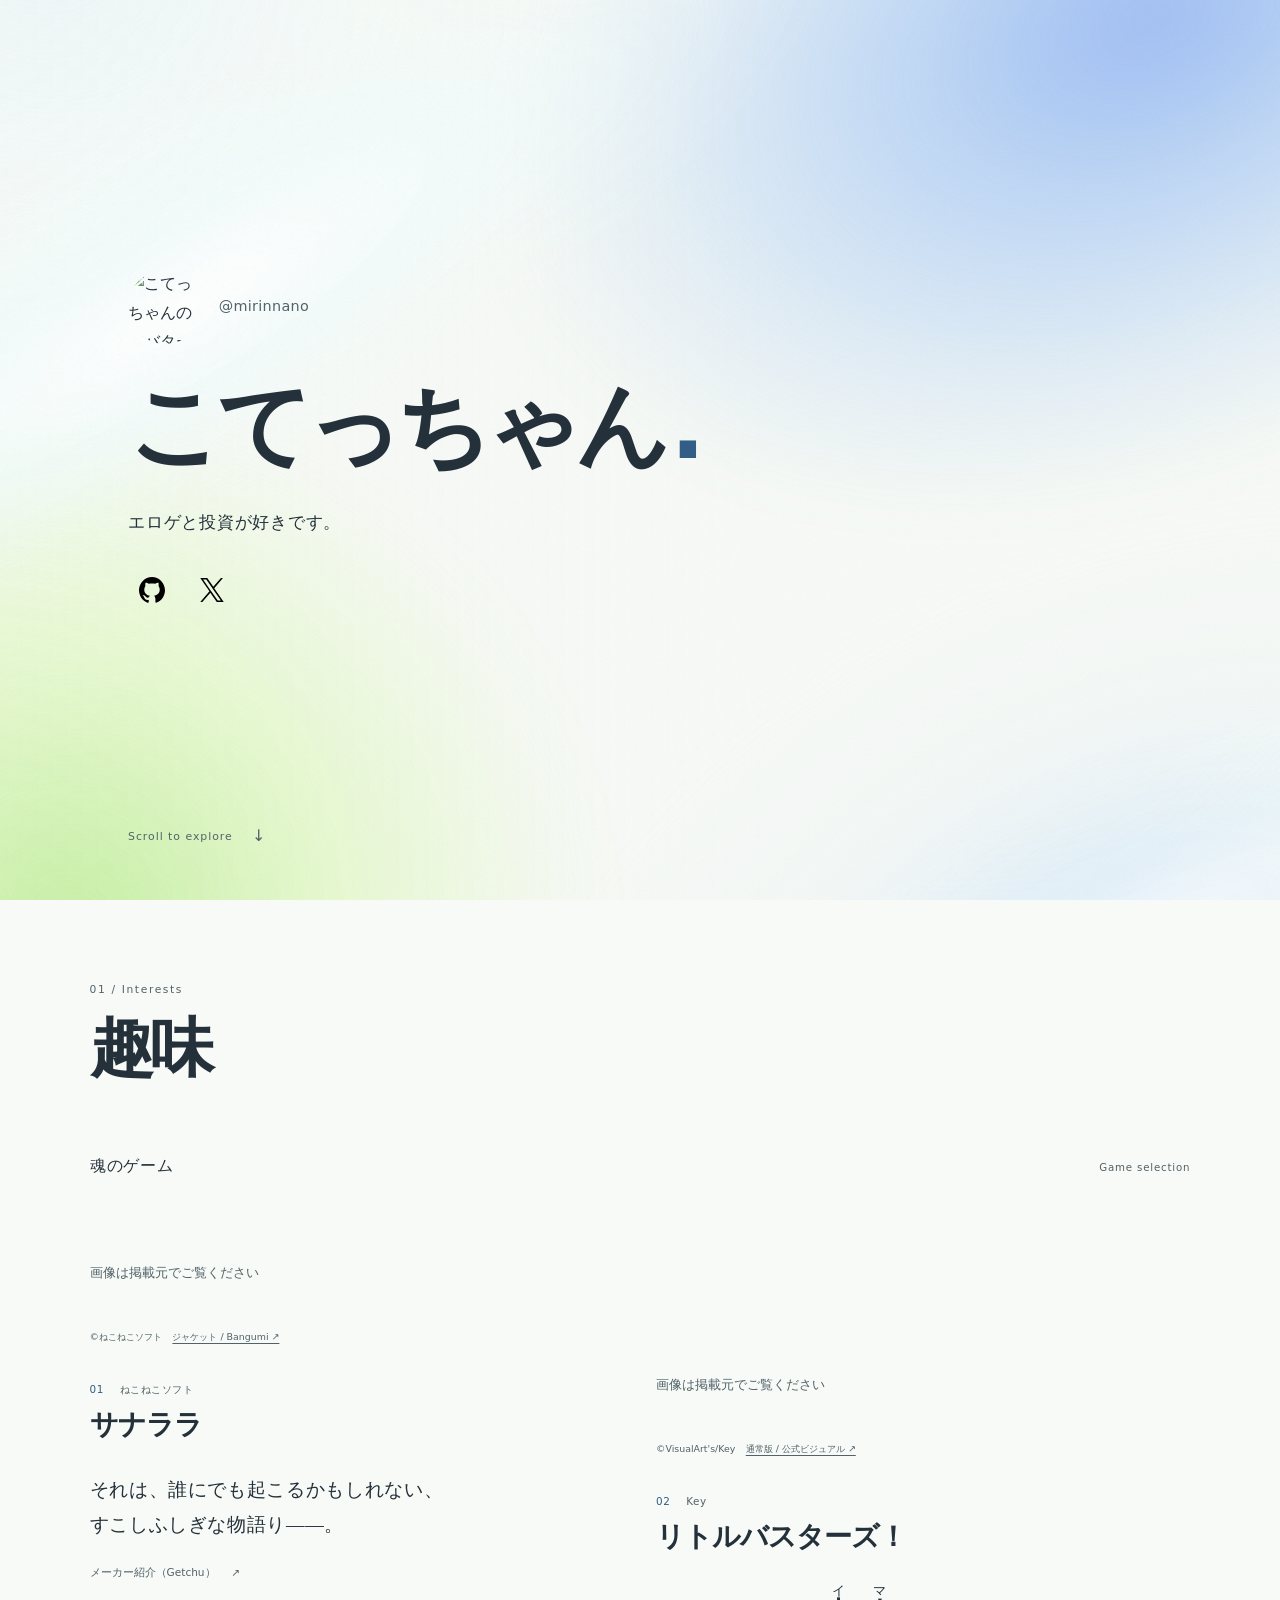
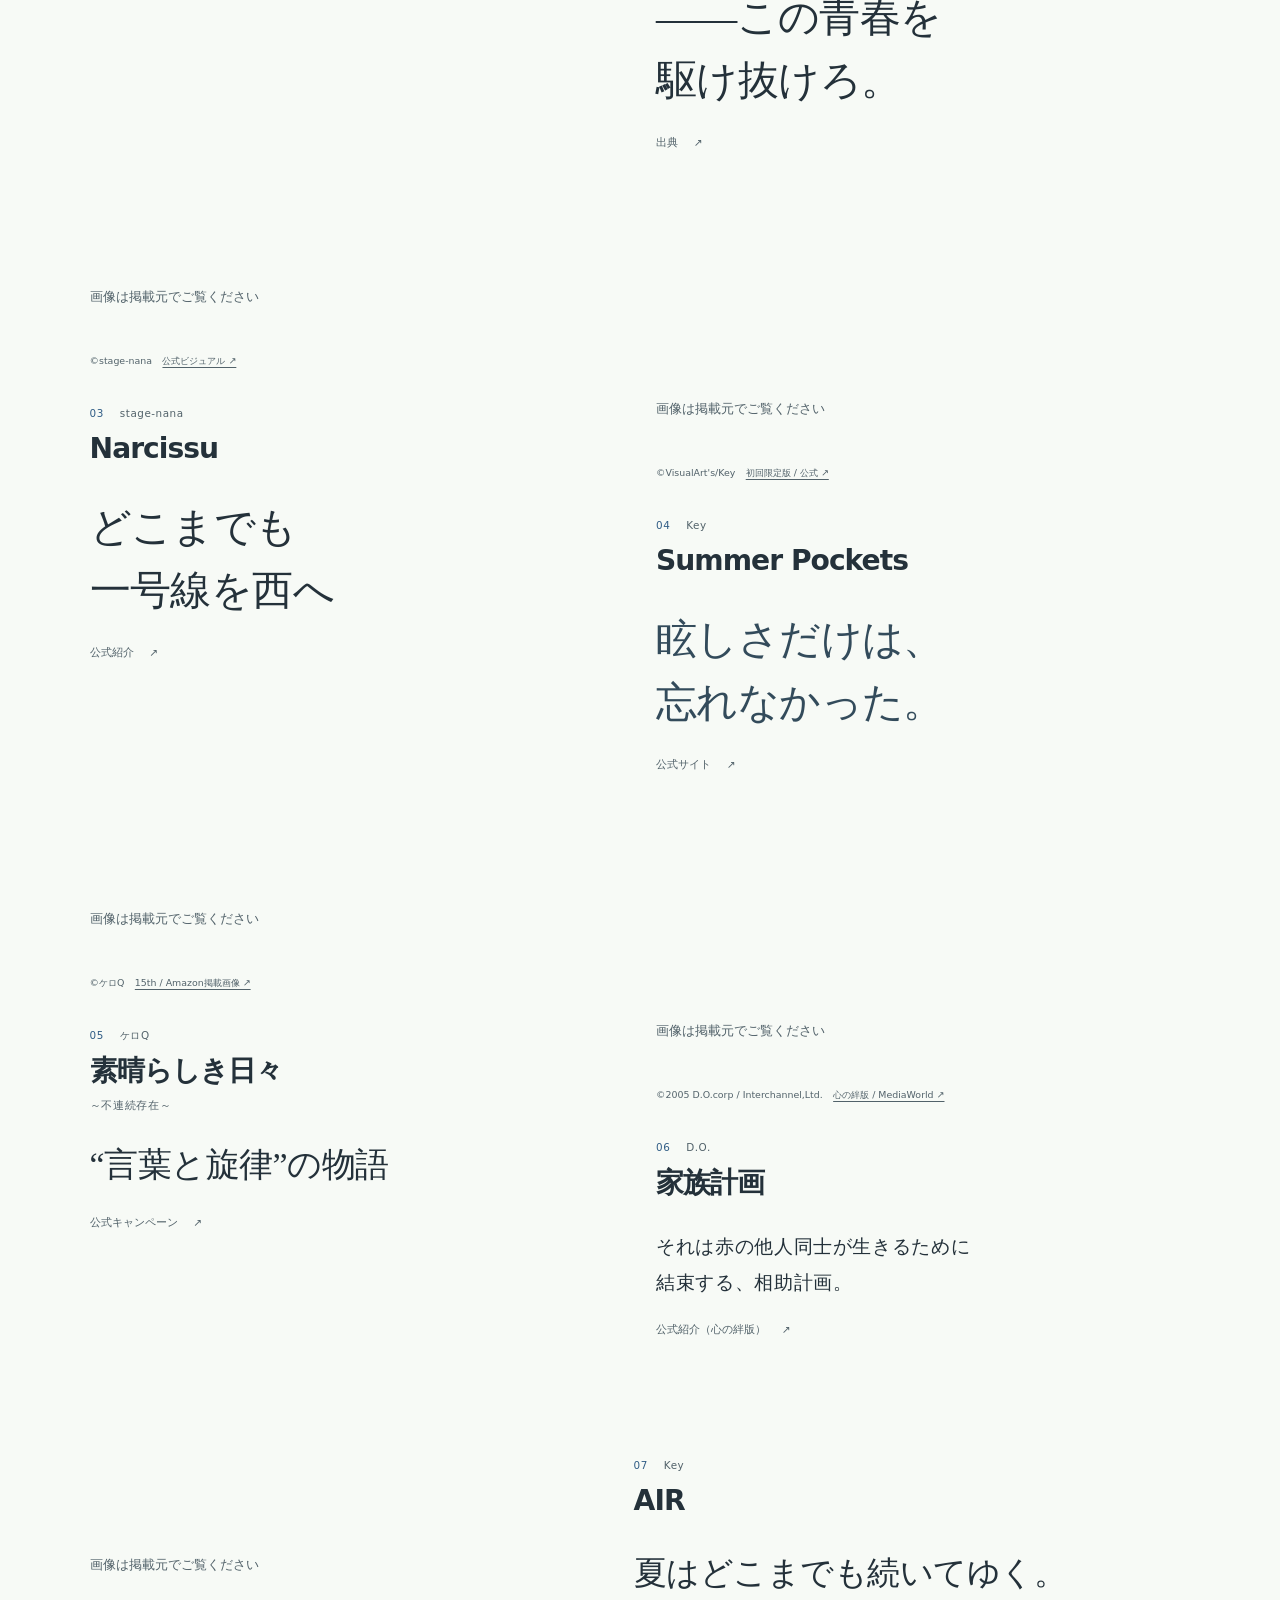
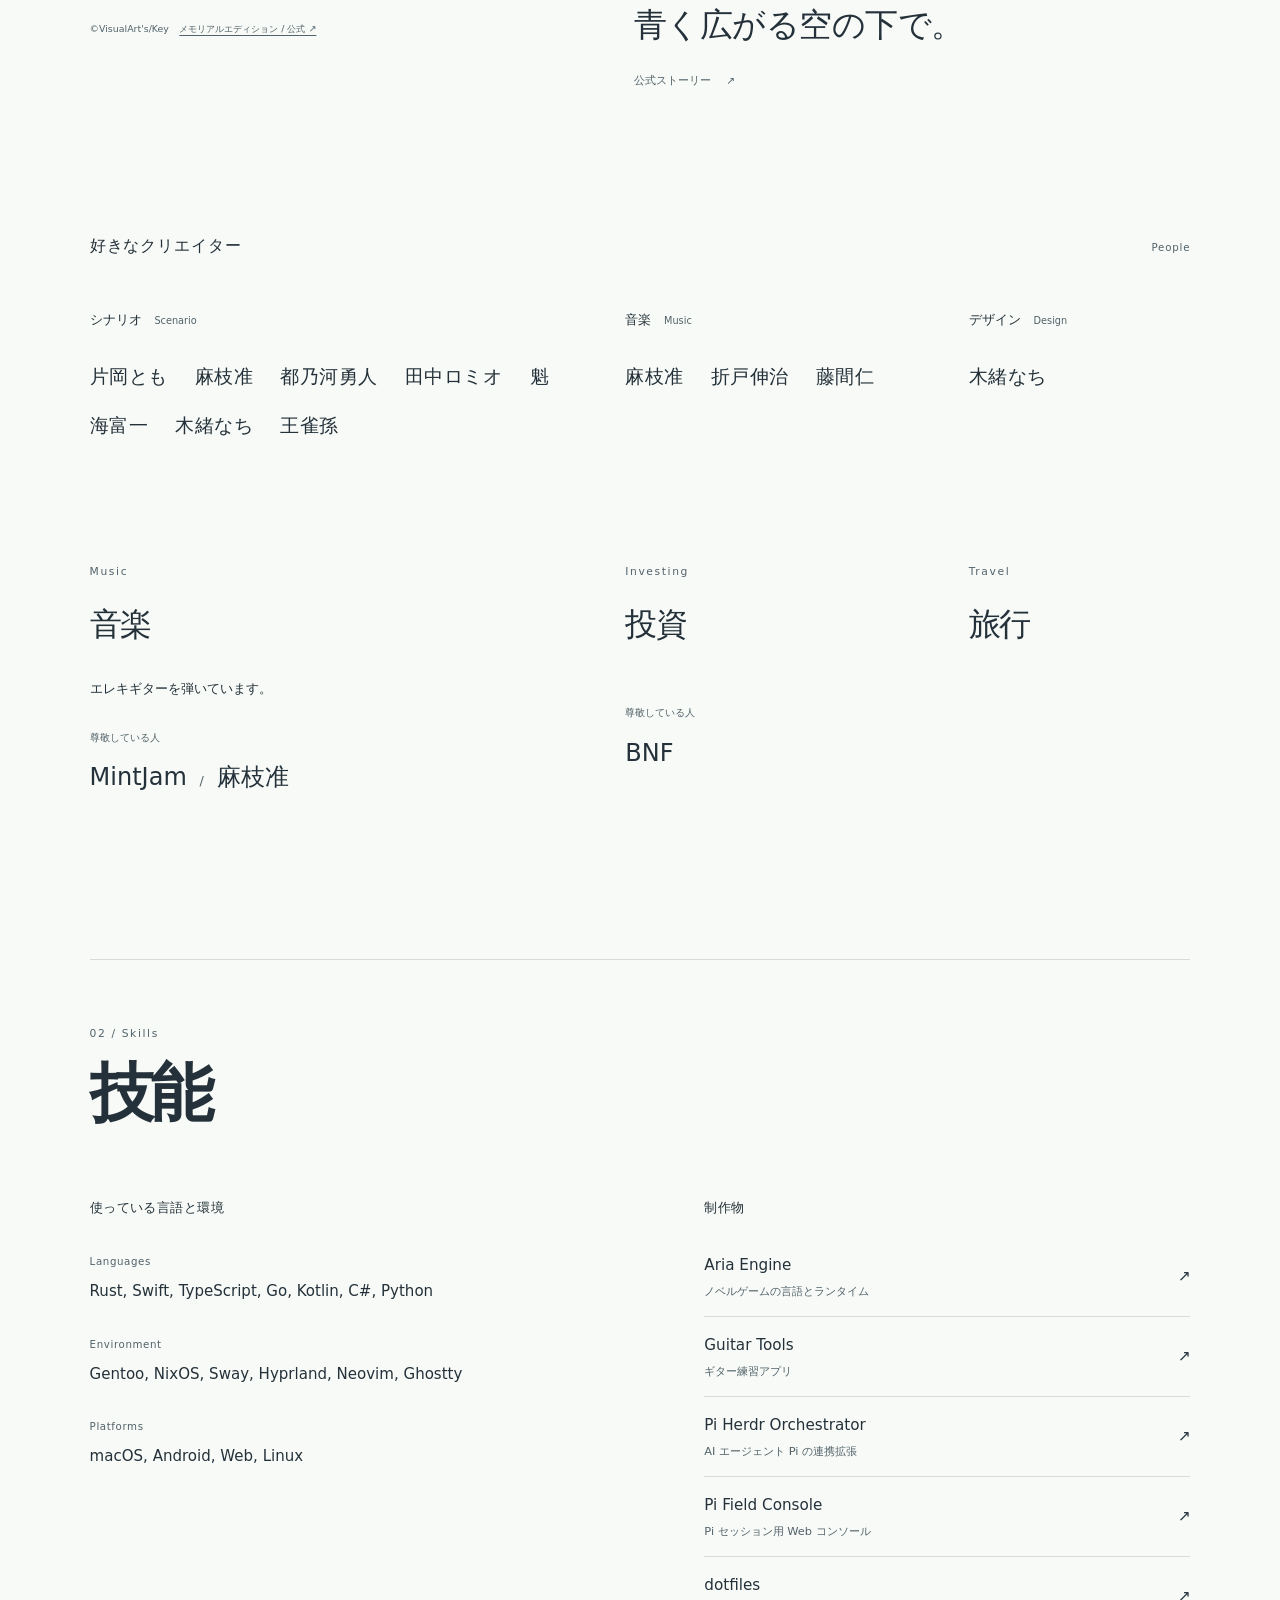
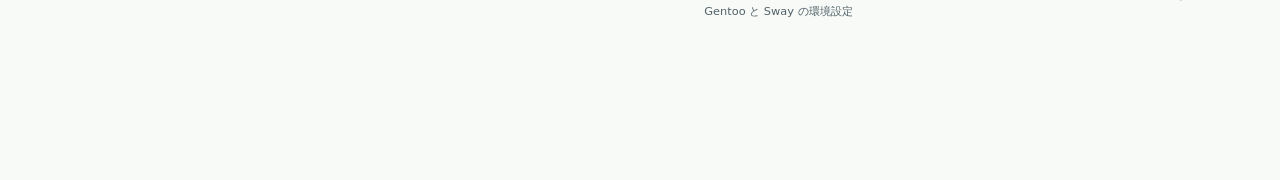
==== commit 1a51f11f: "Restore leading dash in Little Busters catchphrase" ====
--- a/index.html
+++ b/index.html
@@ -70,7 +70,7 @@
             <div class="game-info">
               <p class="game-brand"><span class="game-number">02</span>Key</p>
               <h4>リトルバスターズ！</h4>
-              <blockquote class="game-copy catchphrase" cite="https://www.super-groupies.com/feature/litbus_02_watch">この<ruby>青春<rp>（</rp><rt>イマ</rt><rp>）</rp></ruby>を<br>駆け抜けろ。</blockquote>
+              <blockquote class="game-copy catchphrase" cite="https://www.super-groupies.com/feature/litbus_02_watch">――この<ruby>青春<rp>（</rp><rt>イマ</rt><rp>）</rp></ruby>を<br>駆け抜けろ。</blockquote>
               <a class="source-link" href="https://www.super-groupies.com/feature/litbus_02_watch">出典 <span aria-hidden="true">↗</span></a>
             </div>
           </article>
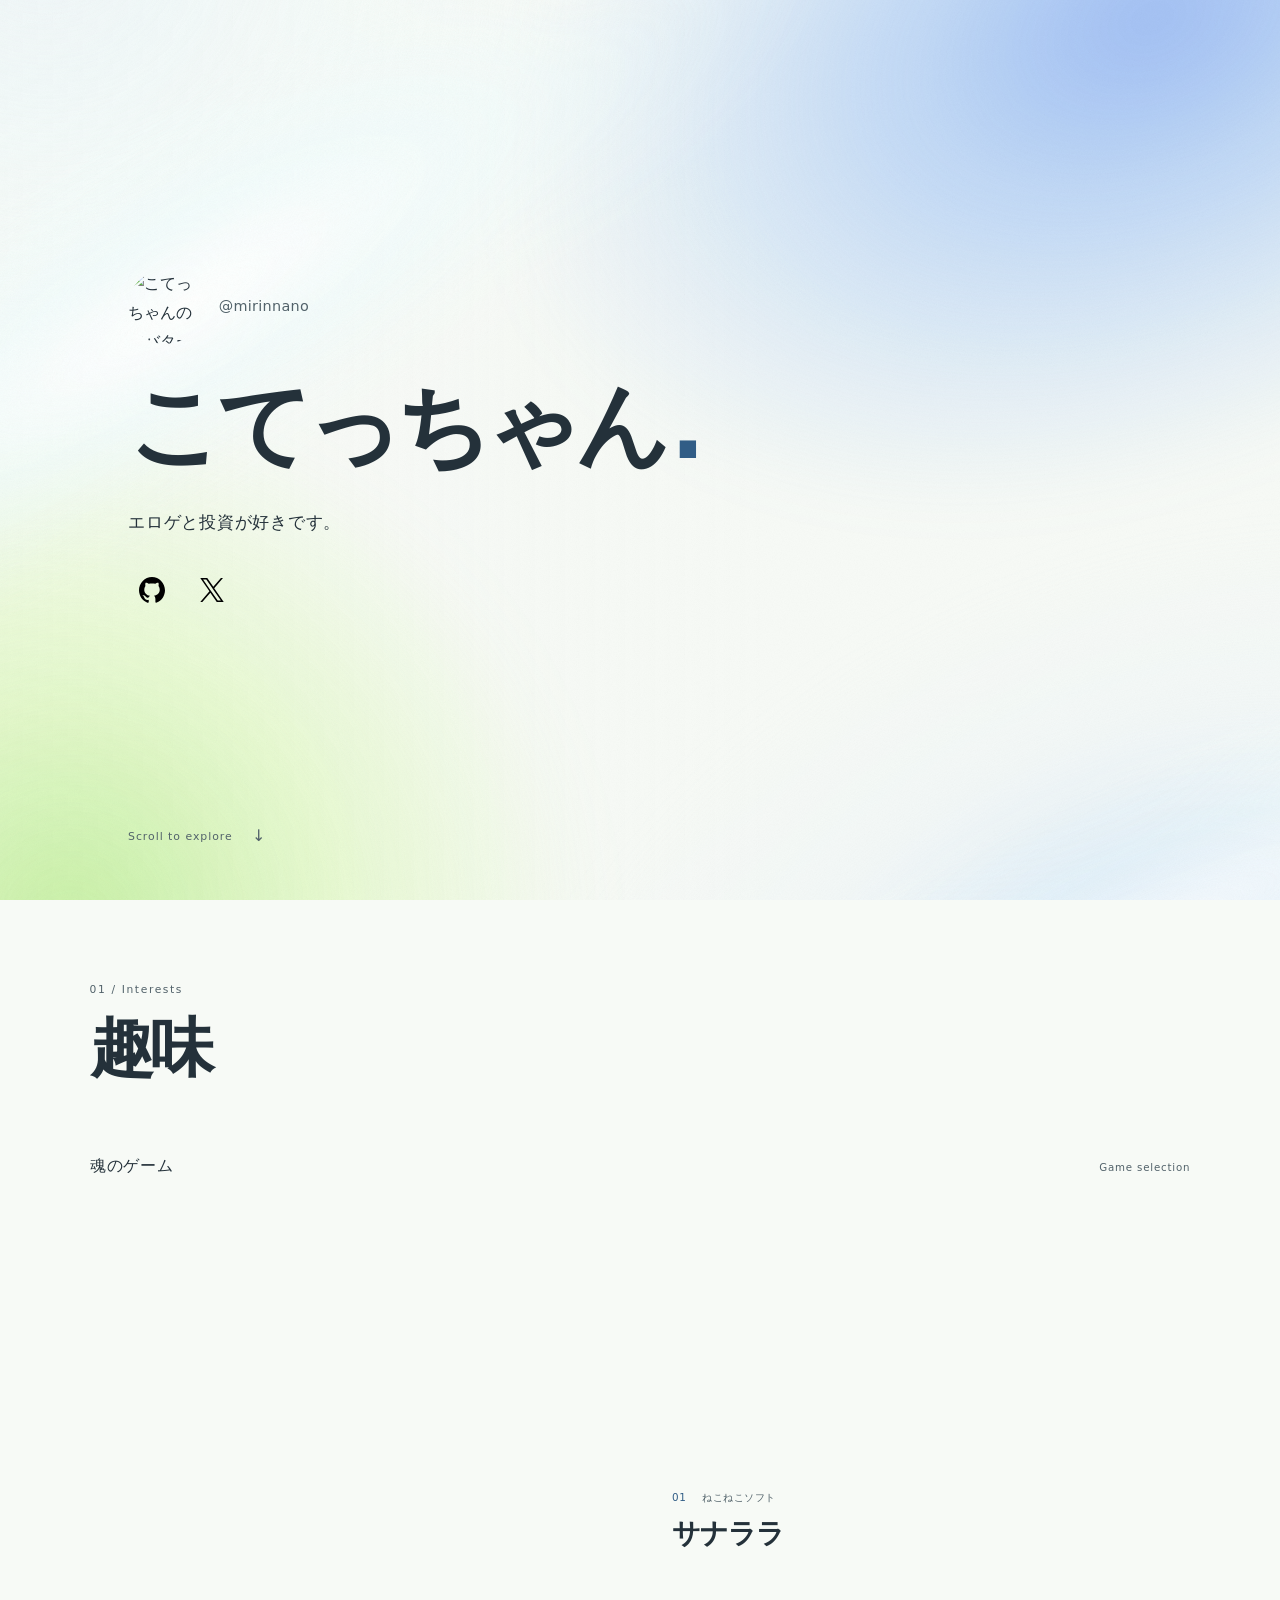
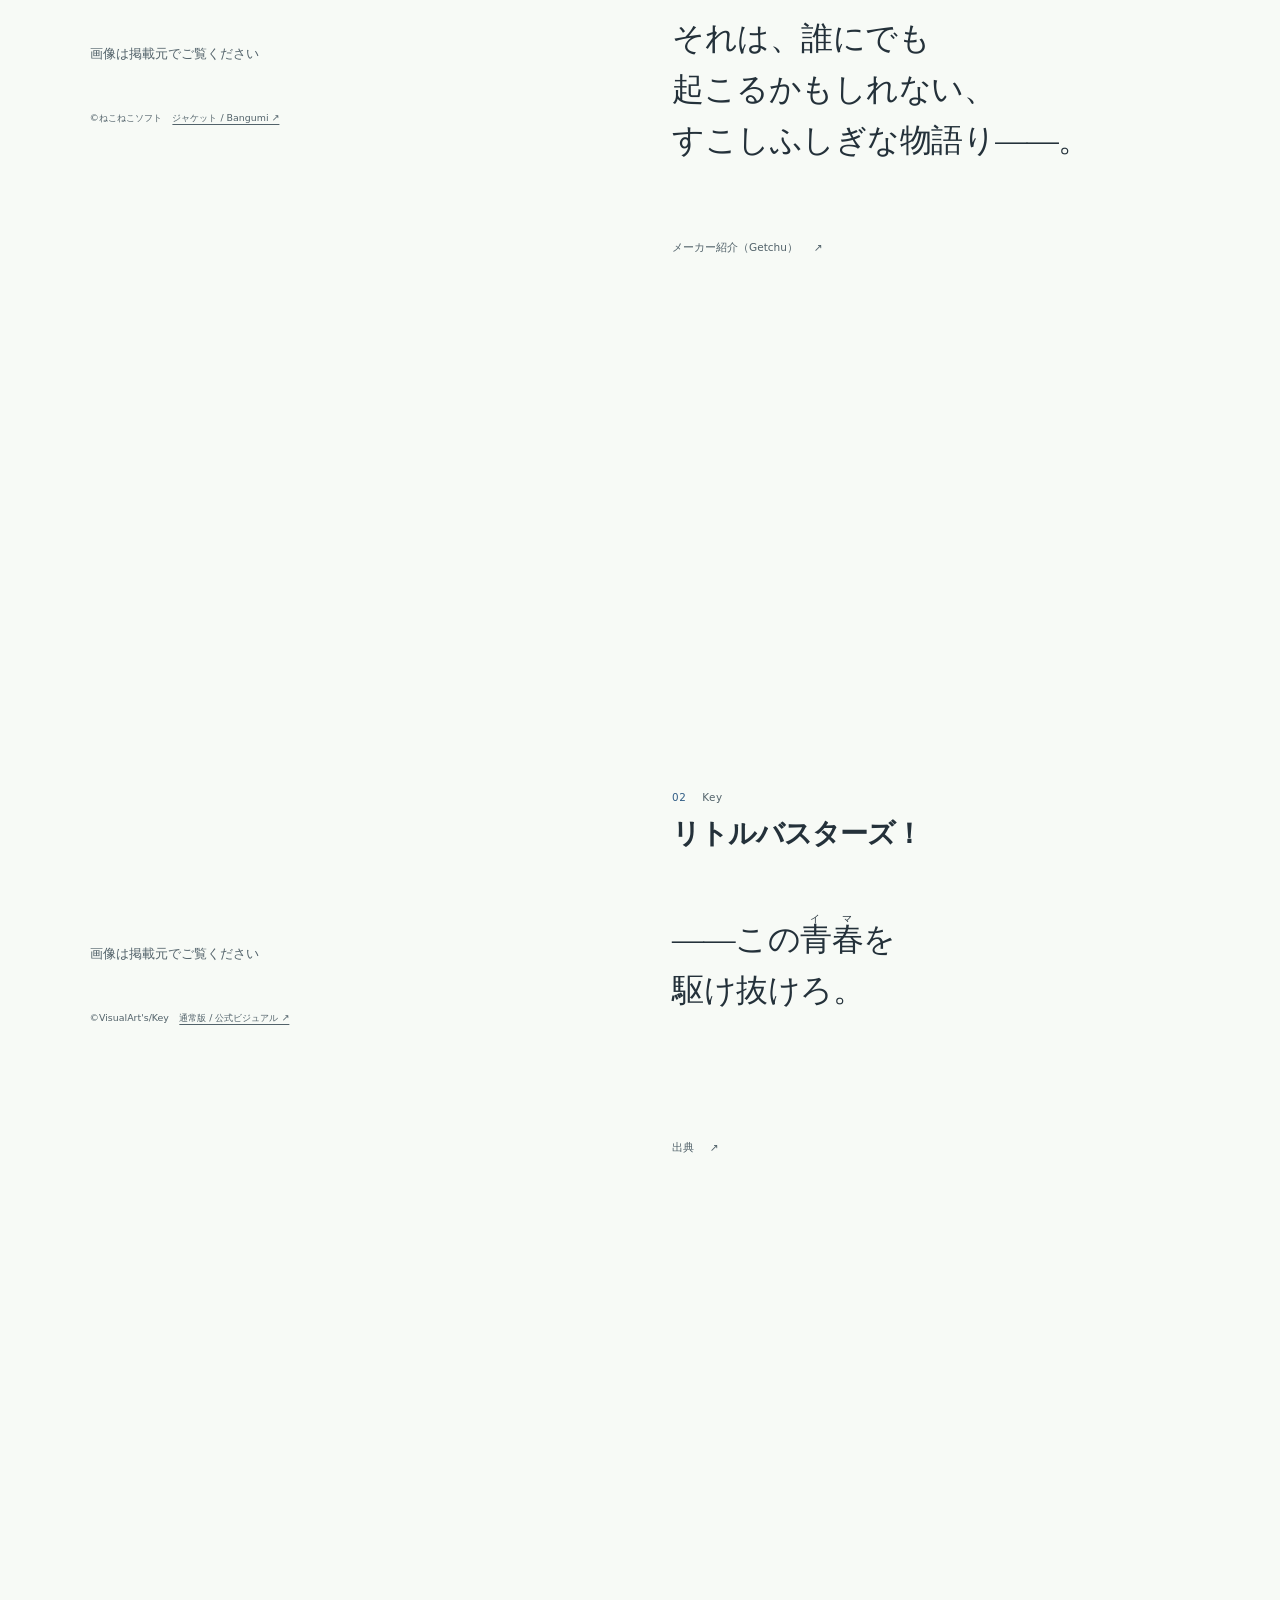
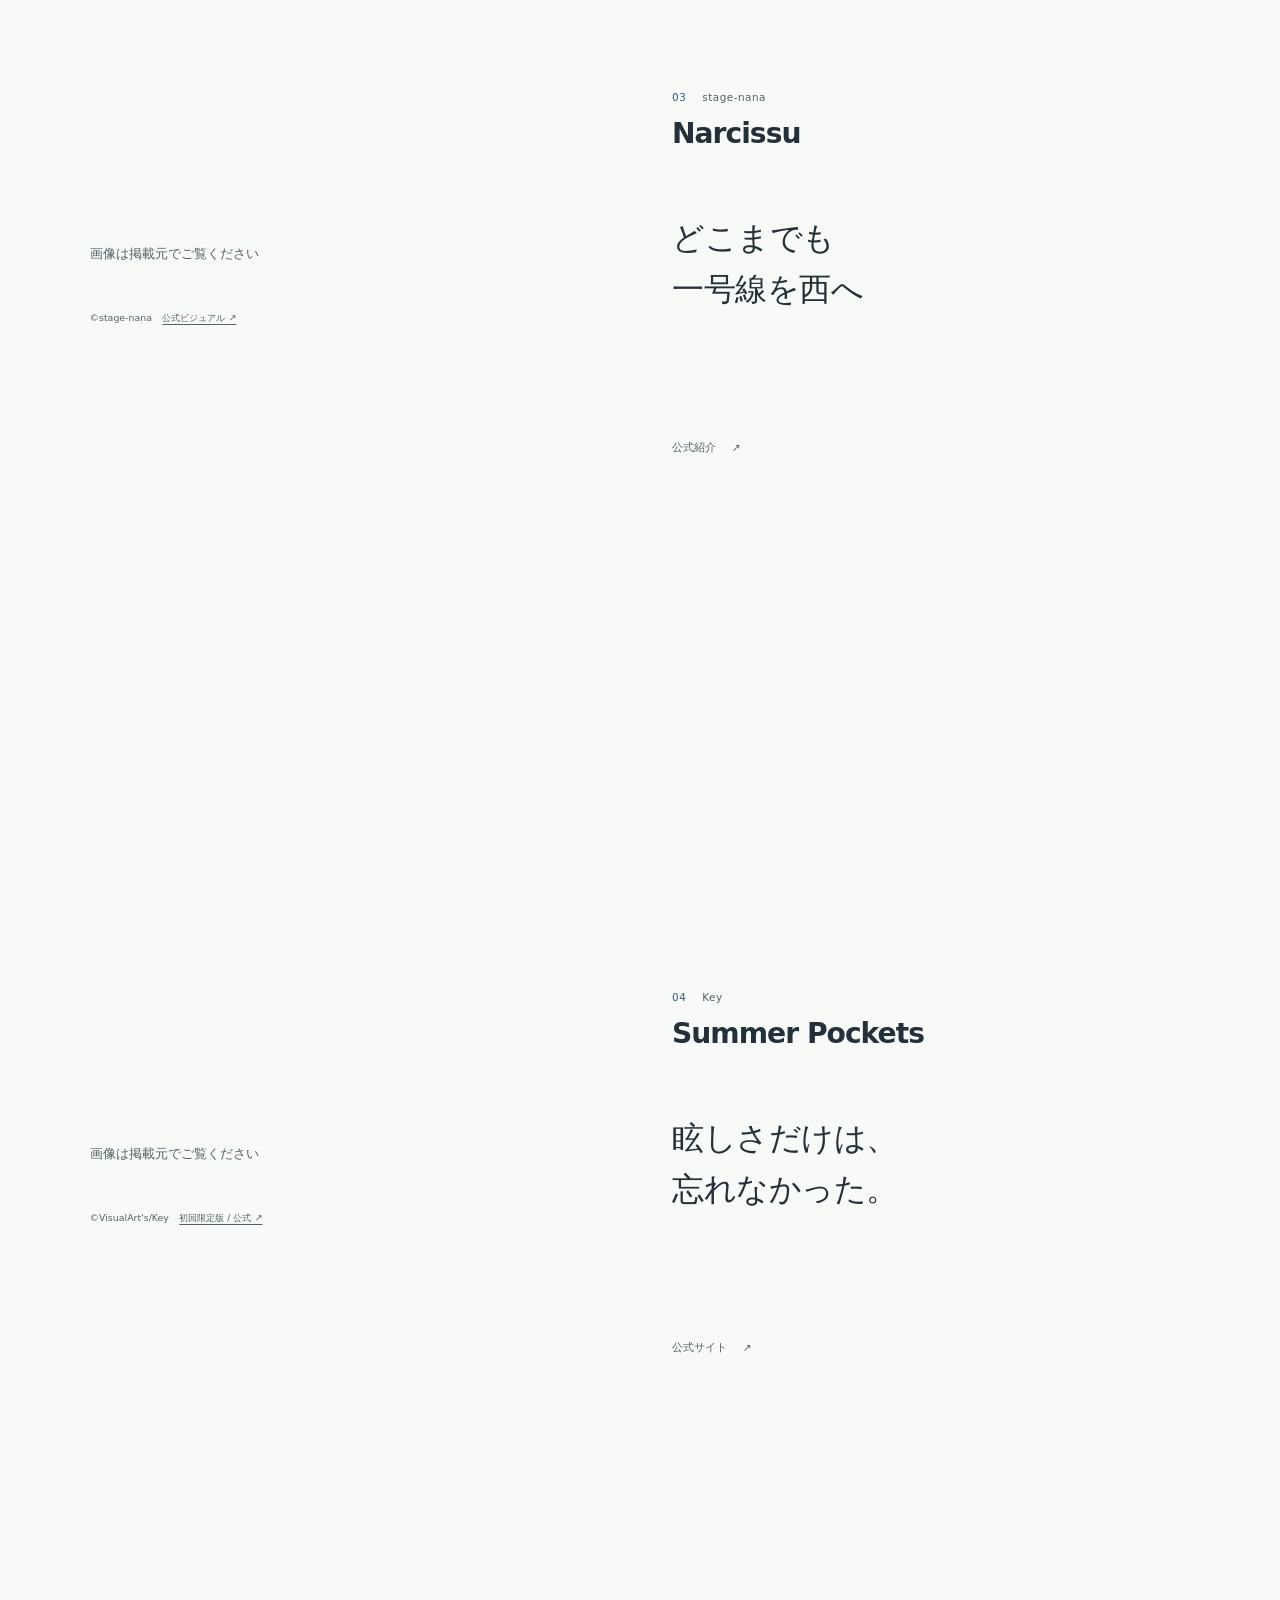
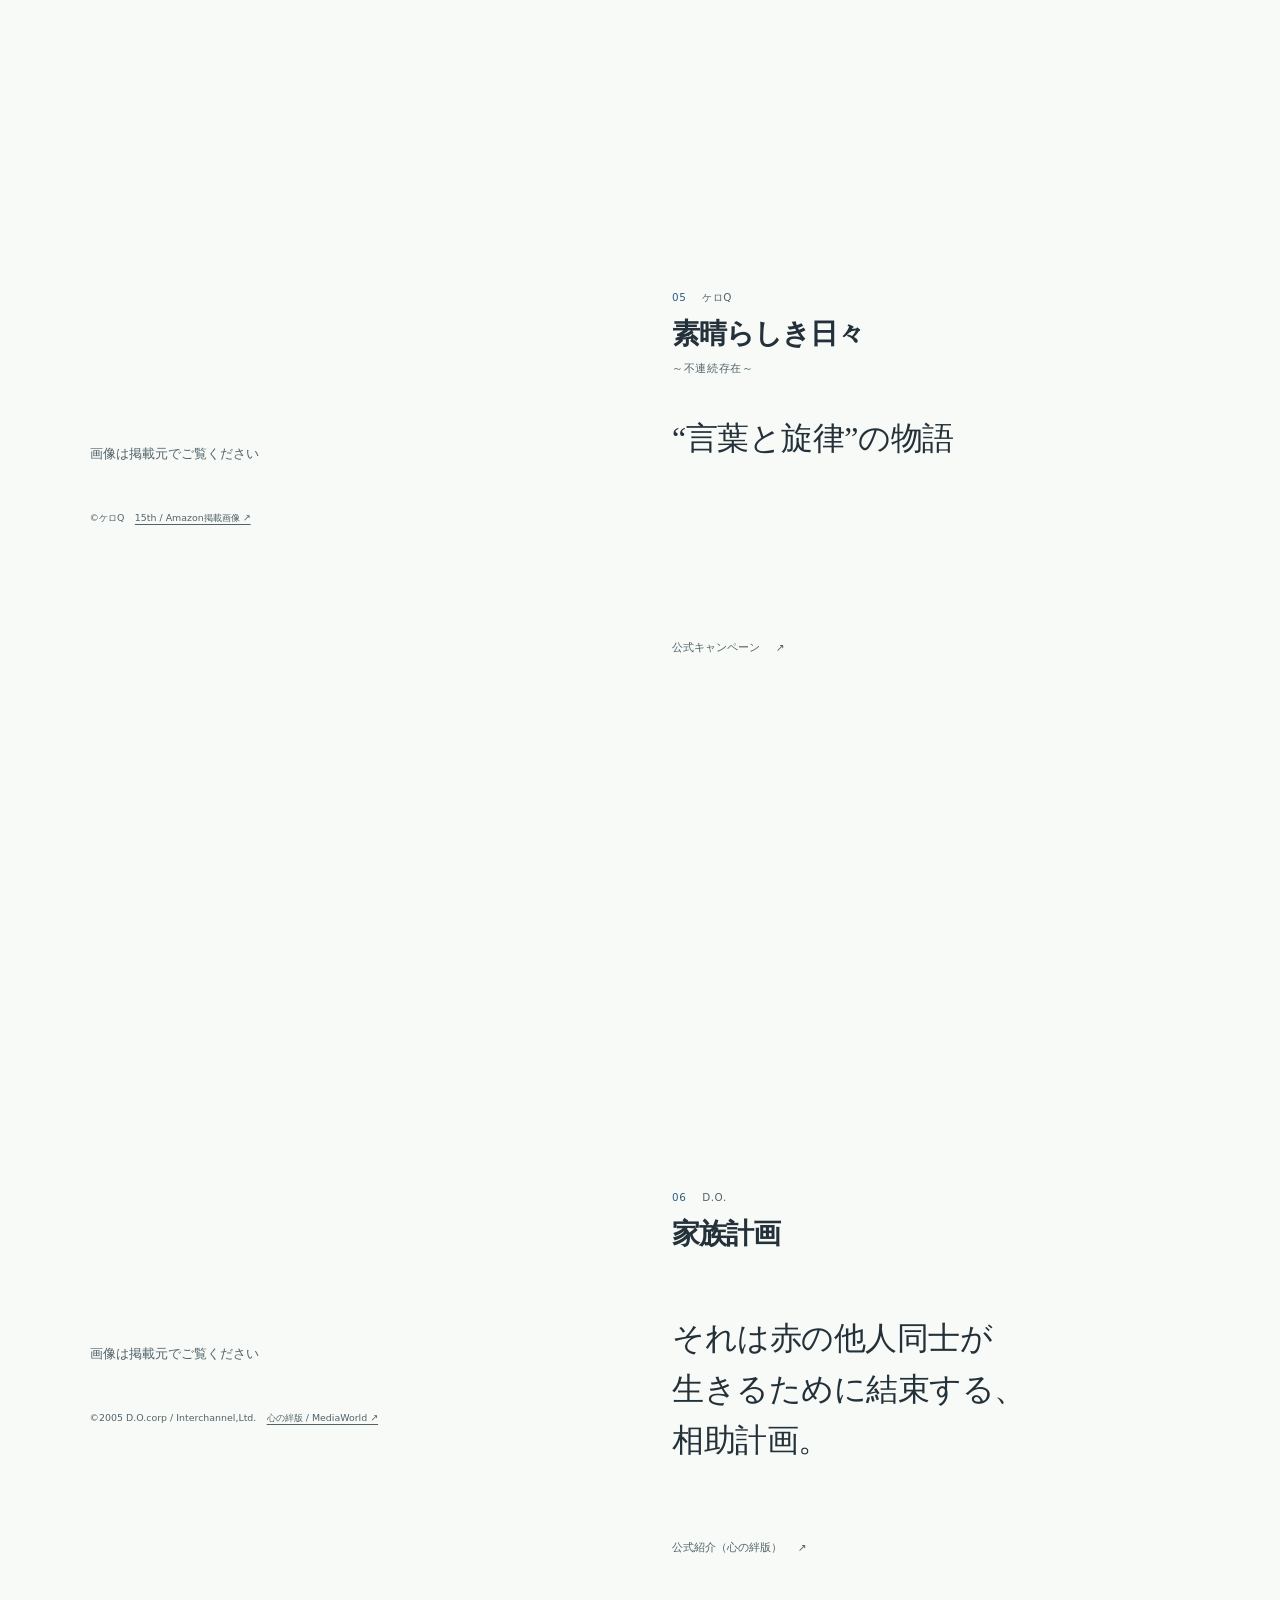
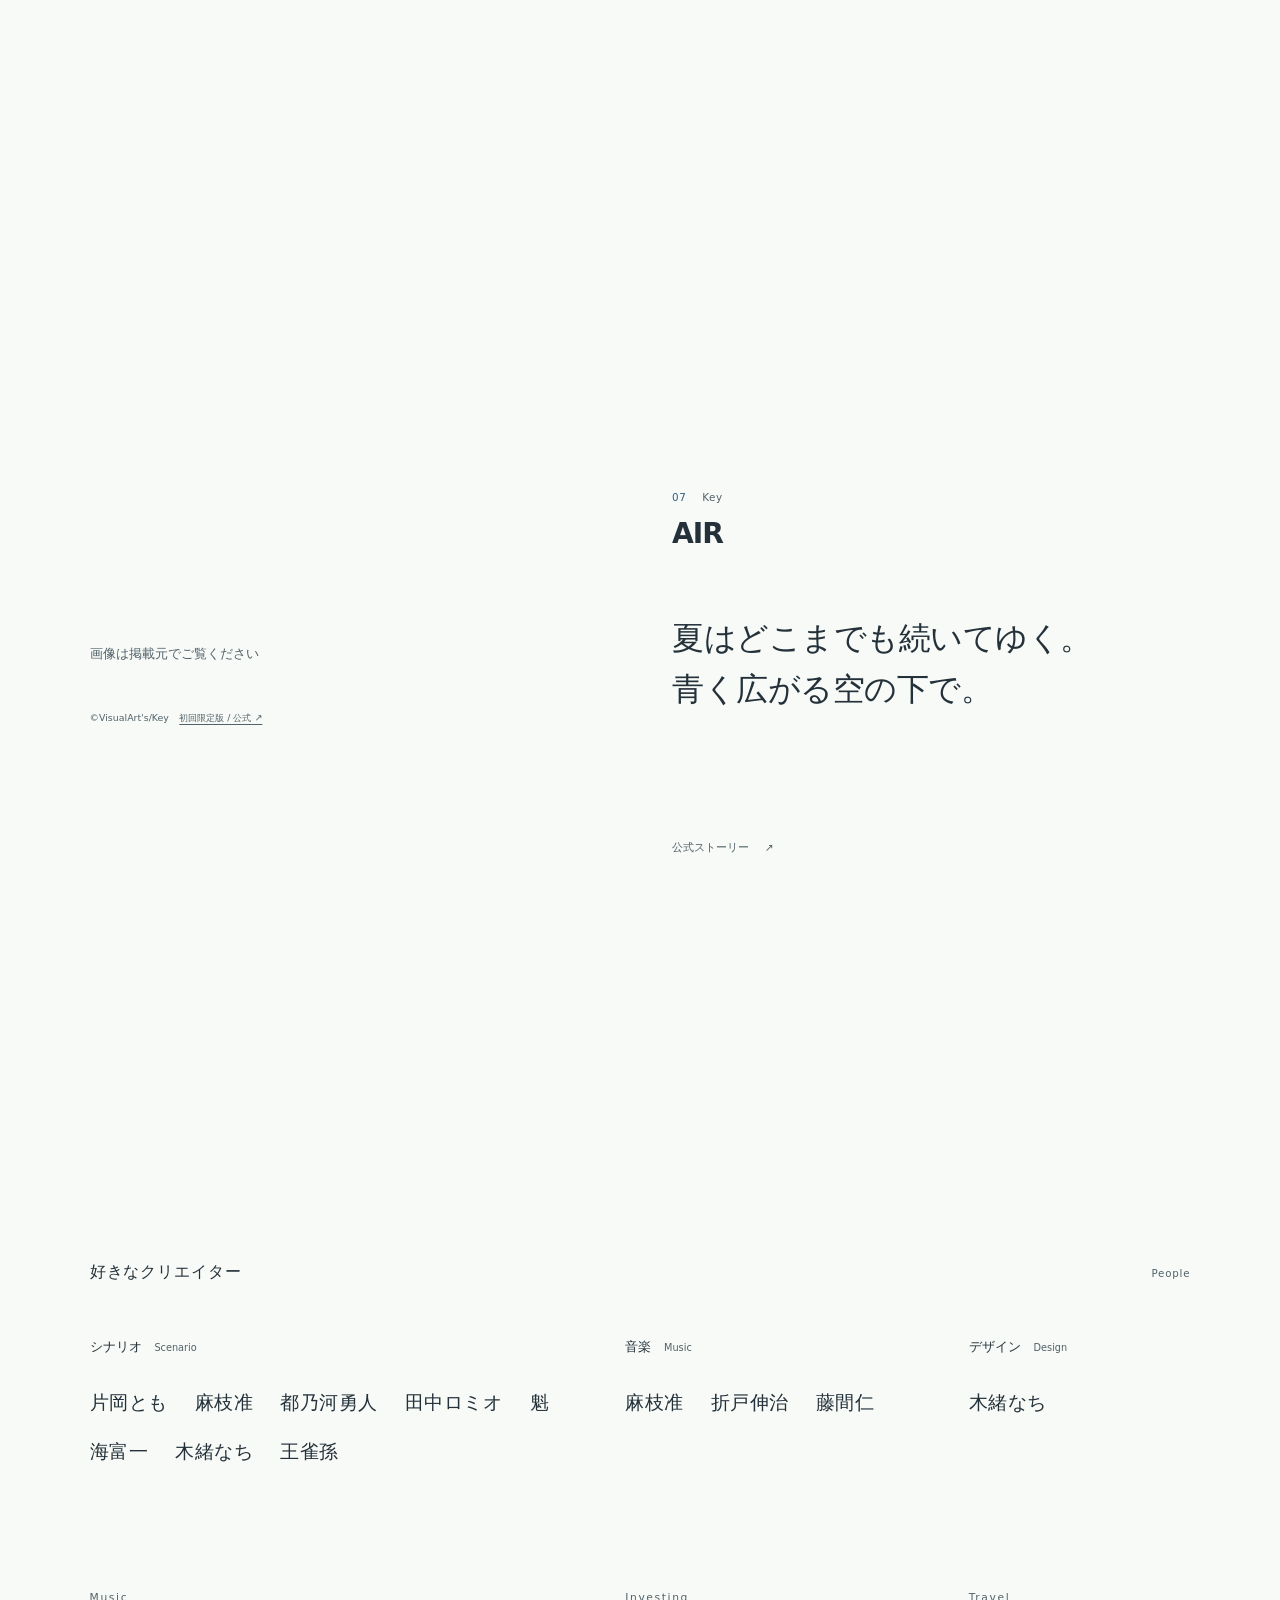
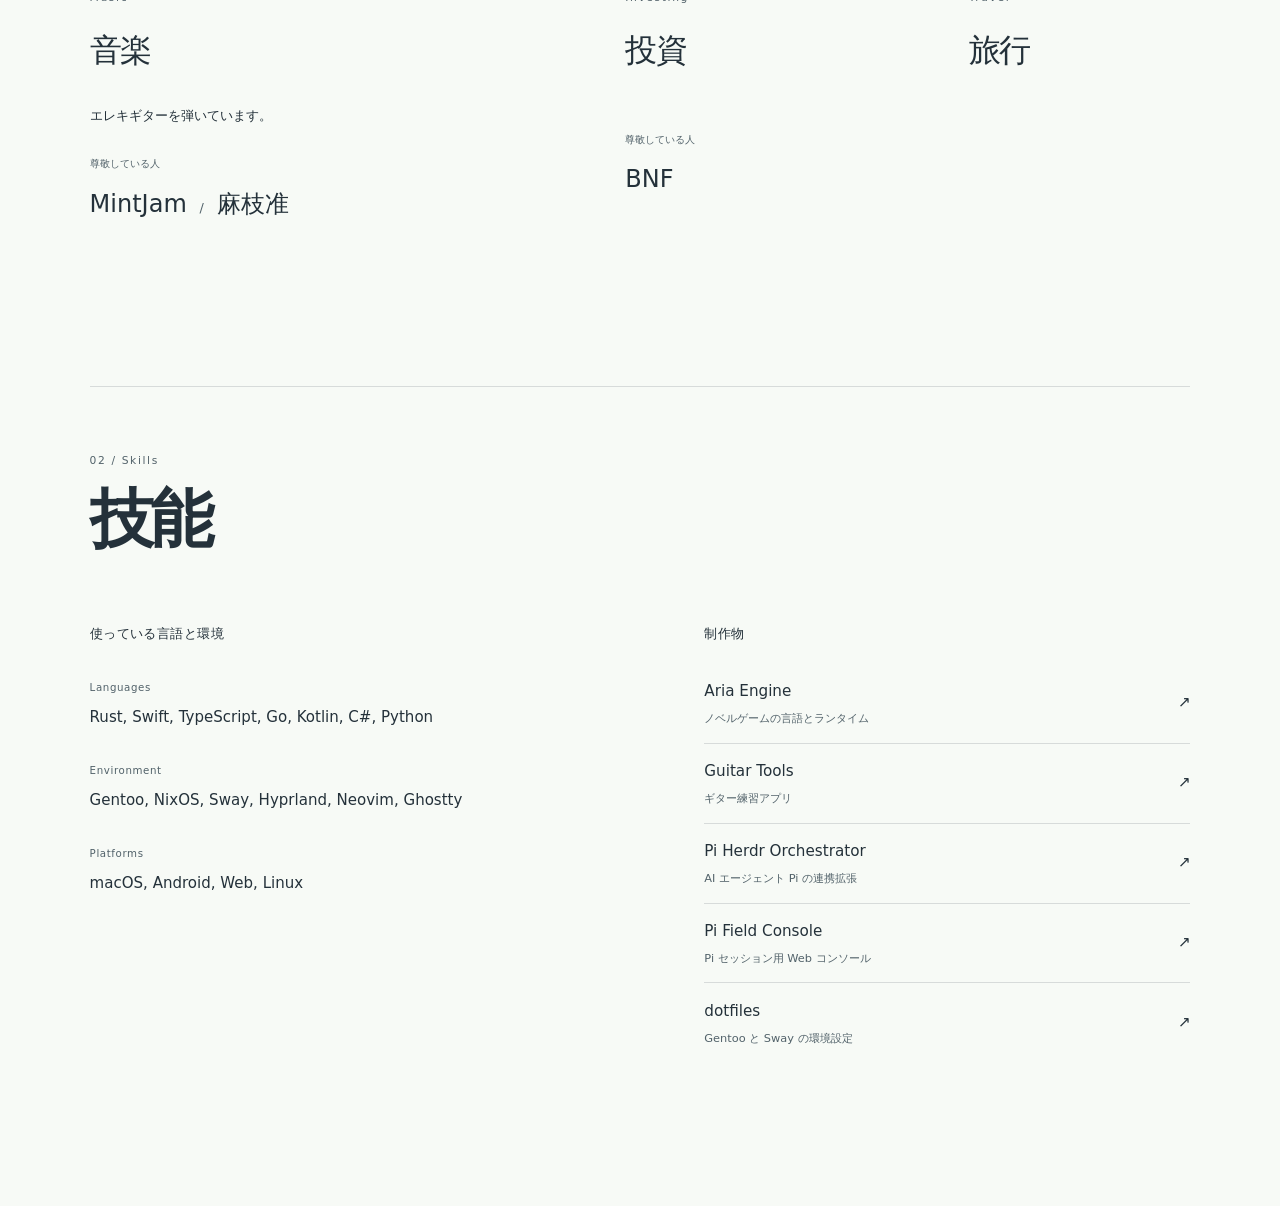
==== commit b7d28ead: "Show games individually with consistent copy typography and initial AIR jacket" ====
--- a/index.html
+++ b/index.html
@@ -13,7 +13,7 @@
   <meta name="twitter:card" content="summary">
   <meta name="theme-color" content="#f7faf6">
   <link rel="icon" href="assets/favicon.svg" type="image/svg+xml">
-  <link rel="stylesheet" href="assets/style.css?v=20261005-collection">
+  <link rel="stylesheet" href="assets/style.css?v=20261005-single">
 </head>
 <body>
   <div class="backdrop" aria-hidden="true">
@@ -49,7 +49,7 @@
         <div class="section-heading"><span class="eyebrow">01 / Interests</span><h2 id="interests-title">趣味</h2></div>
         <div class="collection-heading"><h3>魂のゲーム</h3><span>Game selection</span></div>
         <div class="games">
-          <article class="game game-sanarara">
+          <article class="game game-sanarara" id="game-sanarara">
             <figure class="game-art portrait">
               <a href="https://www.getchu.com/item/159741/" aria-label="サナララのメーカー紹介（Getchu）"><img src="https://lain.bgm.tv/pic/cover/l/19/68/6233_C6dzg.jpg" width="250" height="355" alt="サナララのゲームジャケット" loading="lazy" decoding="async"></a>
               <figcaption>©ねこねこソフト <a href="https://bgm.tv/subject/6233">ジャケット / Bangumi ↗</a></figcaption>
@@ -57,12 +57,12 @@
             <div class="game-info">
               <p class="game-brand"><span class="game-number">01</span>ねこねこソフト</p>
               <h4>サナララ</h4>
-              <blockquote class="game-copy excerpt" cite="https://www.getchu.com/item/159741/">それは、誰にでも起こるかもしれない、<br class="desktop-break">すこしふしぎな物語り――。</blockquote>
+              <blockquote class="game-copy" cite="https://www.getchu.com/item/159741/">それは、誰にでも<br>起こる<span class="copy-phrase">かもしれない、</span><br>すこしふしぎな<span class="copy-phrase">物語り――。</span></blockquote>
               <a class="source-link" href="https://www.getchu.com/item/159741/">メーカー紹介（Getchu） <span aria-hidden="true">↗</span></a>
             </div>
           </article>
 
-          <article class="game game-little">
+          <article class="game game-little" id="game-little">
             <figure class="game-art landscape">
               <a href="https://key.visualarts.gr.jp/product/little/site/index.htm" aria-label="リトルバスターズ！の公式サイト"><img src="https://key.visualarts.gr.jp/product/little/site/image/top04.jpg" width="750" height="450" alt="リトルバスターズ！通常版の公式メインビジュアル" loading="lazy" decoding="async"></a>
               <figcaption>©VisualArt's/Key <a href="https://key.visualarts.gr.jp/product/little/site/index.htm">通常版 / 公式ビジュアル ↗</a></figcaption>
@@ -70,12 +70,12 @@
             <div class="game-info">
               <p class="game-brand"><span class="game-number">02</span>Key</p>
               <h4>リトルバスターズ！</h4>
-              <blockquote class="game-copy catchphrase" cite="https://www.super-groupies.com/feature/litbus_02_watch">――この<ruby>青春<rp>（</rp><rt>イマ</rt><rp>）</rp></ruby>を<br>駆け抜けろ。</blockquote>
+              <blockquote class="game-copy" cite="https://www.super-groupies.com/feature/litbus_02_watch">――この<ruby>青春<rp>（</rp><rt>イマ</rt><rp>）</rp></ruby>を<br>駆け抜けろ。</blockquote>
               <a class="source-link" href="https://www.super-groupies.com/feature/litbus_02_watch">出典 <span aria-hidden="true">↗</span></a>
             </div>
           </article>
 
-          <article class="game game-narcissu">
+          <article class="game game-narcissu" id="game-narcissu">
             <figure class="game-art landscape">
               <a href="https://stage-nana.sakura.ne.jp/narcissu.htm" aria-label="Narcissu の公式サイト"><img src="https://stage-nana.sakura.ne.jp/nar/nar_top.jpg" width="780" height="407" alt="Narcissu の公式メインビジュアル" loading="lazy" decoding="async"></a>
               <figcaption>©stage-nana <a href="https://stage-nana.sakura.ne.jp/narcissu.htm">公式ビジュアル ↗</a></figcaption>
@@ -83,12 +83,12 @@
             <div class="game-info">
               <p class="game-brand"><span class="game-number">03</span>stage-nana</p>
               <h4>Narcissu</h4>
-              <blockquote class="game-copy catchphrase" cite="https://stage-nana.sakura.ne.jp/game.htm">どこまでも<br>一号線を西へ</blockquote>
+              <blockquote class="game-copy" cite="https://stage-nana.sakura.ne.jp/game.htm">どこまでも<br>一号線を西へ</blockquote>
               <a class="source-link" href="https://stage-nana.sakura.ne.jp/game.htm">公式紹介 <span aria-hidden="true">↗</span></a>
             </div>
           </article>
 
-          <article class="game game-summer">
+          <article class="game game-summer" id="game-summer">
             <figure class="game-art landscape limited">
               <a href="https://key.visualarts.gr.jp/summer/index.html" aria-label="Summer Pockets の公式サイト"><img src="https://key.visualarts.gr.jp/summer/common/image/spec_package.png" width="350" height="207" alt="Summer Pockets 初回限定版の公式ジャケットイラスト" loading="lazy" decoding="async"></a>
               <figcaption>©VisualArt's/Key <a href="https://key.visualarts.gr.jp/summer/spec.html">初回限定版 / 公式 ↗</a></figcaption>
@@ -96,12 +96,12 @@
             <div class="game-info">
               <p class="game-brand"><span class="game-number">04</span>Key</p>
               <h4>Summer Pockets</h4>
-              <blockquote class="game-copy catchphrase" cite="https://key.visualarts.gr.jp/summer/index.html">眩しさだけは、<br>忘れなかった。</blockquote>
+              <blockquote class="game-copy" cite="https://key.visualarts.gr.jp/summer/index.html">眩しさだけは、<br>忘れなかった。</blockquote>
               <a class="source-link" href="https://key.visualarts.gr.jp/summer/index.html">公式サイト <span aria-hidden="true">↗</span></a>
             </div>
           </article>
 
-          <article class="game game-suba">
+          <article class="game game-suba" id="game-suba">
             <figure class="game-art">
               <a href="https://www.keroq.co.jp/suba15th/index.html" aria-label="素晴らしき日々 15周年版の公式サイト"><img src="https://m.media-amazon.com/images/I/71dlfhyxUrL._AC_UF1000,1000_QL80_.jpg" width="1000" height="892" alt="素晴らしき日々 15周年版のゲームジャケット" loading="lazy" decoding="async"></a>
               <figcaption>©ケロQ <a href="https://m.media-amazon.com/images/I/71dlfhyxUrL._AC_UF1000,1000_QL80_.jpg">15th / Amazon掲載画像 ↗</a></figcaption>
@@ -109,12 +109,12 @@
             <div class="game-info">
               <p class="game-brand"><span class="game-number">05</span>ケロQ</p>
               <h4>素晴らしき日々<span class="game-subtitle">～不連続存在～</span></h4>
-              <blockquote class="game-copy catchphrase" cite="https://www.keroq.co.jp/suba/campaign.html">“言葉と旋律”の物語</blockquote>
+              <blockquote class="game-copy" cite="https://www.keroq.co.jp/suba/campaign.html">“言葉と旋律”の物語</blockquote>
               <a class="source-link" href="https://www.keroq.co.jp/suba/campaign.html">公式キャンペーン <span aria-hidden="true">↗</span></a>
             </div>
           </article>
 
-          <article class="game game-kazoku">
+          <article class="game game-kazoku" id="game-kazoku">
             <figure class="game-art square">
               <a href="https://mediaworld.co.jp/products/10401994001" aria-label="家族計画 心の絆のジャケット掲載ページ"><img src="https://mediaworld.co.jp/cdn/shop/products/cg10401994.jpg?v=1631288132&amp;width=640" width="640" height="640" alt="家族計画 心の絆のゲームジャケット" loading="lazy" decoding="async"></a>
               <figcaption>©2005 D.O.corp / Interchannel,Ltd. <a href="https://mediaworld.co.jp/products/10401994001">心の絆版 / MediaWorld ↗</a></figcaption>
@@ -122,19 +122,19 @@
             <div class="game-info">
               <p class="game-brand"><span class="game-number">06</span>D.O.</p>
               <h4>家族計画</h4>
-              <blockquote class="game-copy excerpt" cite="https://www.gungho.jp/cgame/game/kazoku/index.html">それは赤の他人同士が生きるために<br class="desktop-break">結束する、相助計画。</blockquote>
+              <blockquote class="game-copy" cite="https://www.gungho.jp/cgame/game/kazoku/index.html">それは<span class="copy-phrase">赤の他人同士が</span><br><span class="copy-phrase">生きるために</span><span class="copy-phrase">結束する、</span><br>相助計画。</blockquote>
               <a class="source-link" href="https://www.gungho.jp/cgame/game/kazoku/index.html">公式紹介（心の絆版） <span aria-hidden="true">↗</span></a>
             </div>
           </article>
-          <article class="game game-air">
+          <article class="game game-air" id="game-air">
             <figure class="game-art">
-              <a href="https://key.visualarts.gr.jp/product/air/" aria-label="AIR の公式サイト"><img src="https://key.visualarts.gr.jp/product/air/images/air_main.jpg" width="530" height="471" alt="AIR メモリアルエディションの公式パッケージビジュアル" loading="lazy" decoding="async"></a>
-              <figcaption>©VisualArt's/Key <a href="https://key.visualarts.gr.jp/product/air/">メモリアルエディション / 公式 ↗</a></figcaption>
+              <a href="https://key.visualarts.gr.jp/product/air/" aria-label="AIR の公式サイト"><img src="https://key.visualarts.gr.jp/key20th/common/image/history_image_3.jpg" width="500" height="500" alt="AIR 初回限定版の公式ジャケット" loading="lazy" decoding="async"></a>
+              <figcaption>©VisualArt's/Key <a href="https://key.visualarts.gr.jp/key20th/history.html">初回限定版 / 公式 ↗</a></figcaption>
             </figure>
             <div class="game-info">
               <p class="game-brand"><span class="game-number">07</span>Key</p>
               <h4>AIR</h4>
-              <blockquote class="game-copy catchphrase" cite="https://key.visualarts.gr.jp/product/air/story/">夏はどこまでも続いてゆく。<br>青く広がる空の下で。</blockquote>
+              <blockquote class="game-copy" cite="https://key.visualarts.gr.jp/product/air/story/"><span class="copy-phrase">夏はどこまでも</span><span class="copy-phrase">続いてゆく。</span><br><span class="copy-phrase">青く広がる</span><span class="copy-phrase">空の下で。</span></blockquote>
               <a class="source-link" href="https://key.visualarts.gr.jp/product/air/story/">公式ストーリー <span aria-hidden="true">↗</span></a>
             </div>
           </article>
@@ -194,6 +194,6 @@
       </section>
     </div>
   </main>
-  <script src="assets/main.js?v=20261005-collection" defer></script>
+  <script src="assets/main.js?v=20261005-single" defer></script>
 </body>
 </html>
--- a/assets/style.css
+++ b/assets/style.css
@@ -114,33 +114,28 @@
 .collection-heading { display: flex; align-items: baseline; justify-content: space-between; gap: 1.5rem; margin: 0 0 3rem; }
 .collection-heading h3 { margin: 0; font-size: 1.03rem; font-weight: 500; letter-spacing: .055em; }
 .collection-heading > span { font-size: .64rem; color: var(--muted); letter-spacing: .08em; }
-.games { display: grid; grid-template-columns: repeat(12, minmax(0, 1fr)); column-gap: 2rem; row-gap: 5.5rem; align-items: start; }
-.game { min-width: 0; grid-column: span 5; }
-.game:nth-child(even) { grid-column: 7 / -1; padding-top: 7rem; }
-.game:nth-child(odd) { grid-column: 1 / 6; }
-.game-art { margin: 0 0 2.15rem; }
-.game-art > a { display: block; width: fit-content; max-width: 100%; }
+.games { display: flex; flex-direction: column; }
+.game { min-width: 0; display: grid; grid-template-columns: minmax(0, 1fr) minmax(0, 1fr); gap: clamp(2rem, 5vw, 5rem); align-items: center; min-height: 100svh; padding: 4rem 0; scroll-margin-top: 0; }
+.game-art { min-width: 0; margin: 0; }
+.game-art > a { display: block; width: 100%; max-width: 100%; }
 .game-art img { display: block; width: 100%; height: auto; transition: transform .65s var(--ease); }
 .game-art > a:hover img { transform: translateY(-5px); }
 .game-art.portrait > a { width: min(100%, 280px); }
 .game-art.square > a { width: min(100%, 340px); }
 .game-art.limited > a { width: min(100%, 350px); }
-.game-art figcaption { display: flex; flex-wrap: wrap; gap: .15rem .65rem; margin-top: .75rem; font-size: .59rem; line-height: 1.9; color: var(--muted); }
+.game-air .game-art > a { width: min(100%, 500px); }
+.game-art figcaption { display: flex; flex-wrap: wrap; gap: .15rem .65rem; min-height: 2.4rem; margin-top: .75rem; font-size: .59rem; line-height: 1.9; color: var(--muted); }
 .game-art figcaption a { text-decoration: underline; text-underline-offset: 3px; }
+.game-info { min-width: 0; }
 .game-brand { display: flex; align-items: center; gap: 1rem; margin: 0 0 .4rem; font-size: .65rem; color: var(--muted); letter-spacing: .05em; }
 .game-number { font-variant-numeric: tabular-nums; color: var(--accent); }
-.game h4 { margin: 0; font-size: clamp(1.4rem, 2.2vw, 1.85rem); font-weight: 600; line-height: 1.45; letter-spacing: -.035em; }
+.game h4 { min-height: 4.6rem; margin: 0; font-size: clamp(1.4rem, 2.2vw, 1.85rem); font-weight: 600; line-height: 1.45; letter-spacing: -.035em; }
 .game-subtitle { display: block; font-size: .71rem; color: var(--muted); font-weight: 400; letter-spacing: .06em; margin-top: .35rem; }
-.game-copy { margin: 1.6rem 0 0; font-family: "Yu Mincho", "Hiragino Mincho ProN", serif; font-weight: 500; letter-spacing: .035em; line-height: 1.9; text-wrap: pretty; }
-.game-copy.excerpt { font-size: clamp(1rem, 1.45vw, 1.18rem); }
-.game-copy.catchphrase { font-size: clamp(1.55rem, 3.2vw, 2.6rem); line-height: 1.55; letter-spacing: -.015em; }
-.game-summer .catchphrase { color: #334b5b; }
-.game-suba .catchphrase { font-size: clamp(1.4rem, 2.65vw, 2.2rem); }
+/* 長文も同じ文字サイズ。収まらない分は行数と作品の高さを増やす。 */
+.game-copy { min-height: 6.4em; margin: 1.6rem 0 0; font-family: "Yu Mincho", "Hiragino Mincho ProN", serif; font-size: clamp(1.75rem, 2.5vw, 2.4rem); font-weight: 500; letter-spacing: -.015em; line-height: 1.6; text-wrap: balance; }
+.copy-phrase { display: inline-block; max-width: 100%; vertical-align: baseline; }
 ruby { ruby-position: over; }
 rt { font-family: "Hiragino Sans", system-ui, sans-serif; font-size: .32em; font-weight: 400; letter-spacing: .12em; }
-.game.game-air { grid-column: 1 / -1; display: grid; grid-template-columns: 5fr 6fr; gap: 5rem; align-items: center; margin-top: 1rem; }
-.game-air .game-art { margin: 0; }
-.game-air .catchphrase { font-size: clamp(1.4rem, 2.6vw, 2.2rem); }
 .source-link { display: inline-flex; align-items: center; gap: 1rem; min-height: 44px; margin-top: .5rem; font-size: .66rem; color: var(--muted); }
 .source-link span { transition: transform .4s var(--ease); }
 .source-link:hover { color: var(--ink); }
@@ -186,6 +181,11 @@
 .error-page .hero { min-height: 100svh; }
 .error-page .name { font-size: clamp(3rem, 8vw, 8rem); }
 
+@media (max-width: 1000px) {
+  .game { display: flex; flex-direction: column; justify-content: center; align-items: stretch; gap: 1.7rem; padding: 3rem 0; }
+  .game-art figcaption, .game h4, .game-copy { min-height: 0; }
+}
+
 @media (max-width: 760px) {
   .hero { min-height: max(640px, 100svh); padding: 6rem 1.5rem 7rem; }
   .name { font-size: clamp(2.65rem, 10.6vw, 4.8rem); margin: 1.6rem 0 1.4rem; letter-spacing: -.07em; }
@@ -202,19 +202,9 @@
   .collection-heading { margin-bottom: 2rem; gap: .75rem; }
   .collection-heading h3 { font-size: .93rem; }
   .collection-heading > span { font-size: .57rem; }
-  .games { display: flex; flex-direction: column; gap: 3.75rem; }
-  .game { width: 100%; }
-  .game:nth-child(even) { padding-top: 0; }
-  .game-art { margin-bottom: 1.7rem; }
   .game-art.portrait > a { width: min(100%, 250px); }
   .game-art.square > a { width: min(100%, 310px); }
-  .game.game-air { display: flex; flex-direction: column; align-items: stretch; gap: 1.7rem; margin-top: 0; }
-  .game-air .catchphrase { font-size: clamp(1.18rem, 5.5vw, 1.85rem); }
   .game h4 { font-size: 1.4rem; }
-  .game-copy.excerpt { font-size: 1.03rem; }
-  .game-copy.catchphrase { font-size: clamp(1.55rem, 7.2vw, 2.4rem); }
-  .game-suba .catchphrase { font-size: clamp(1.3rem, 6.2vw, 2rem); }
-  .desktop-break { display: none; }
   .creators { margin-top: 5rem; }
   .creator-groups { grid-template-columns: 1fr; gap: 2.5rem; }
   .creator-group h4 { margin-bottom: 1rem; }
